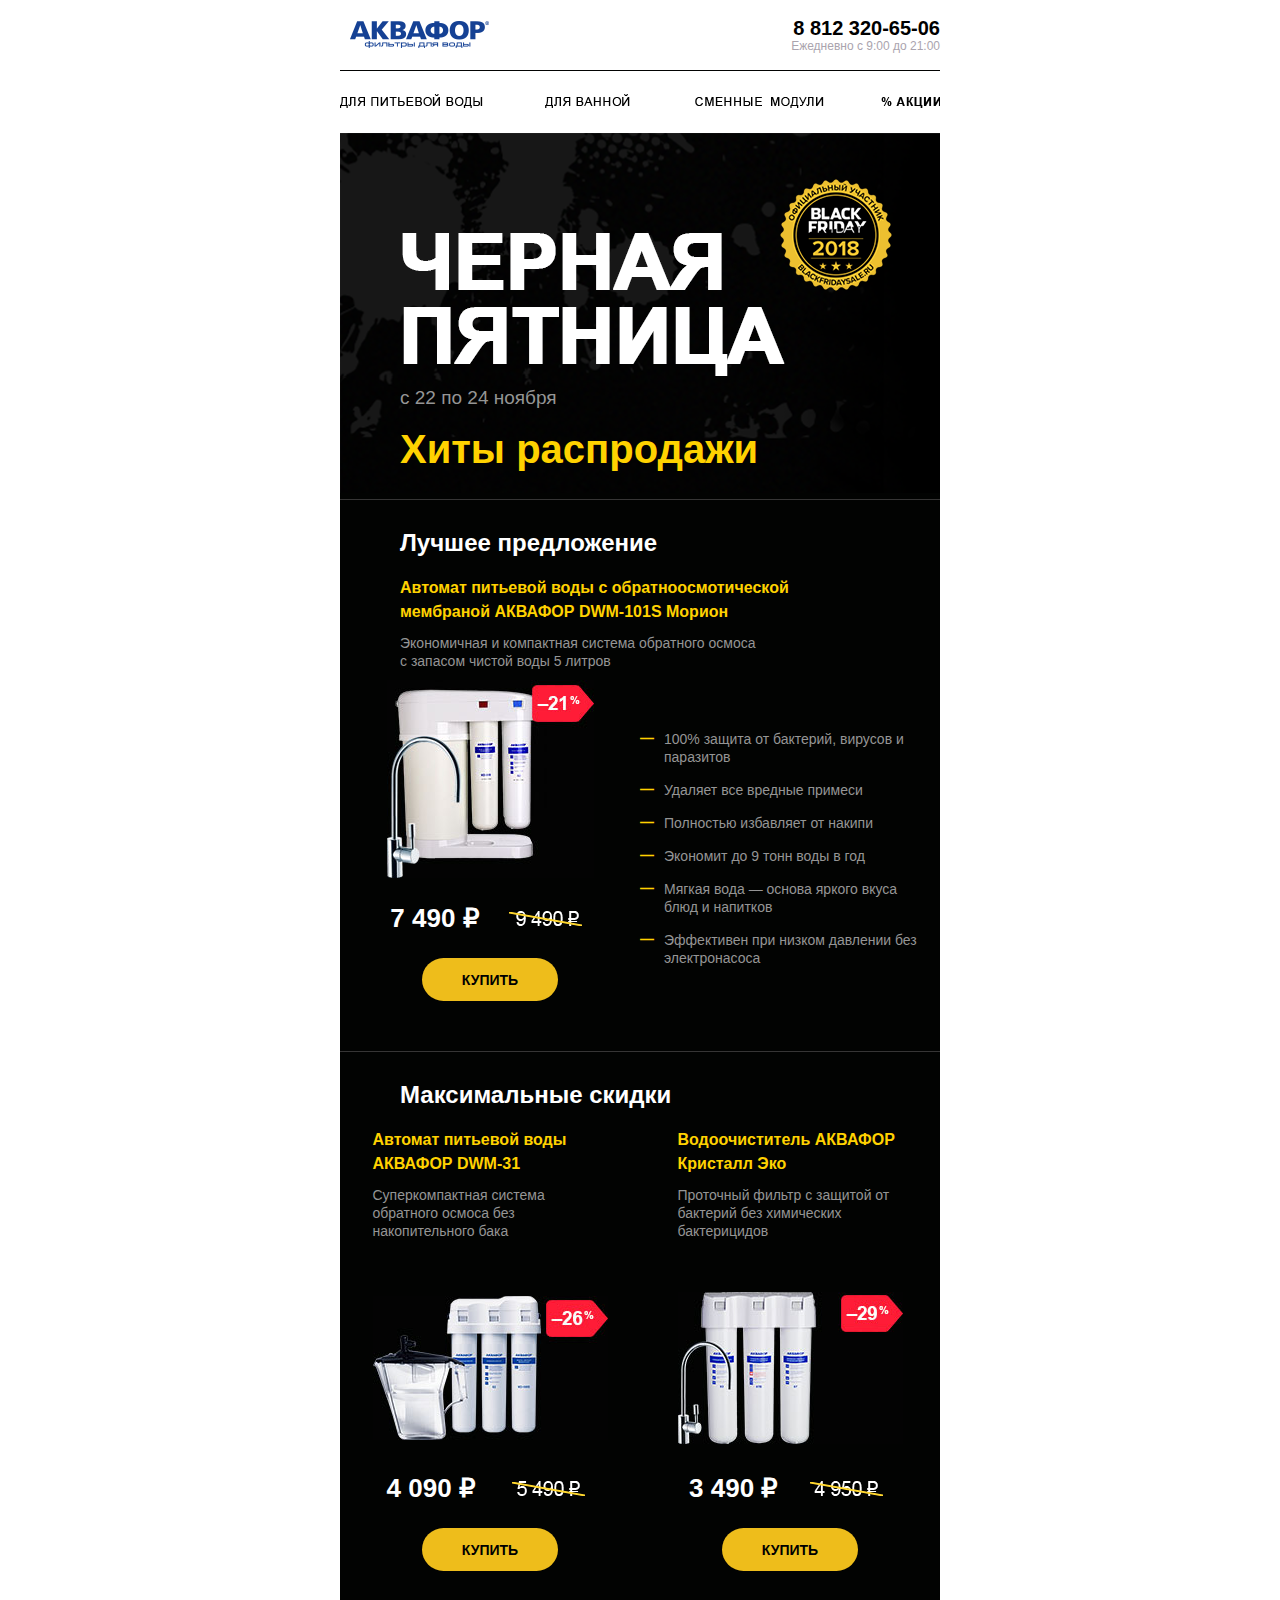
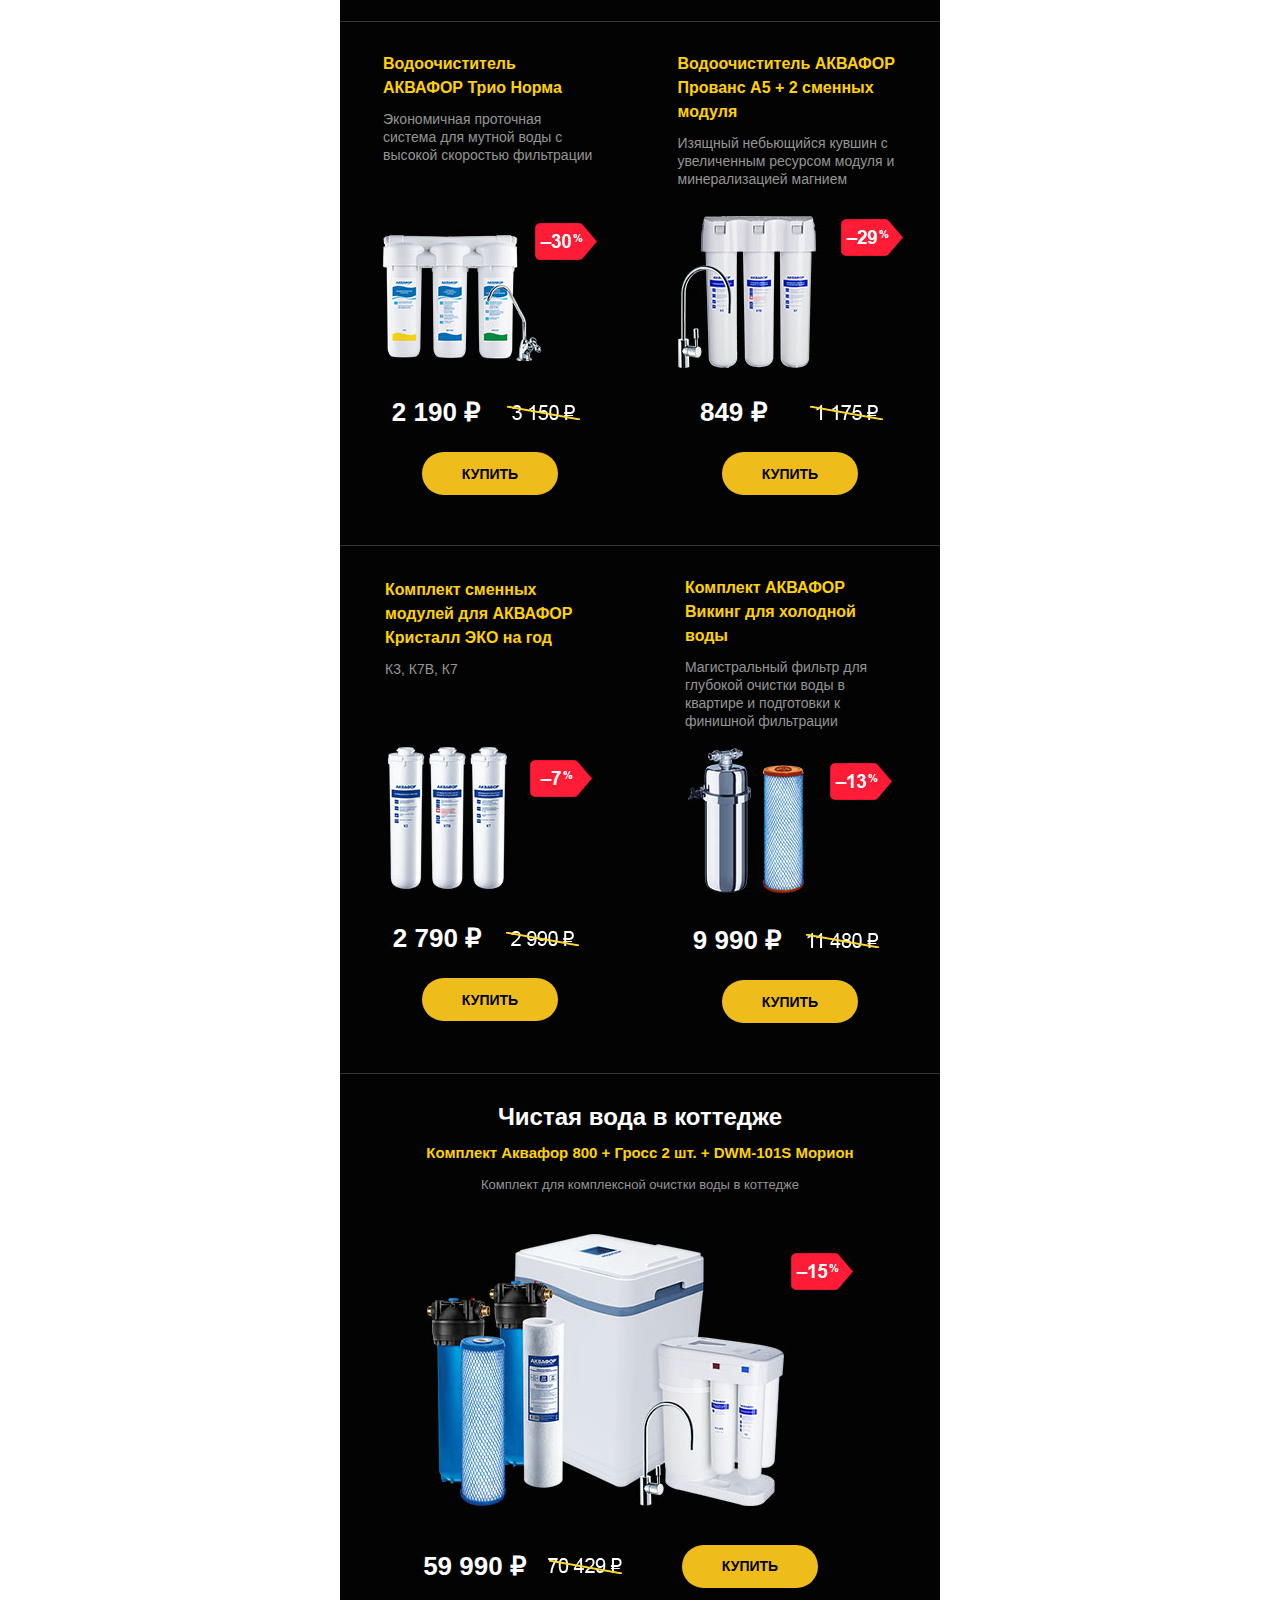
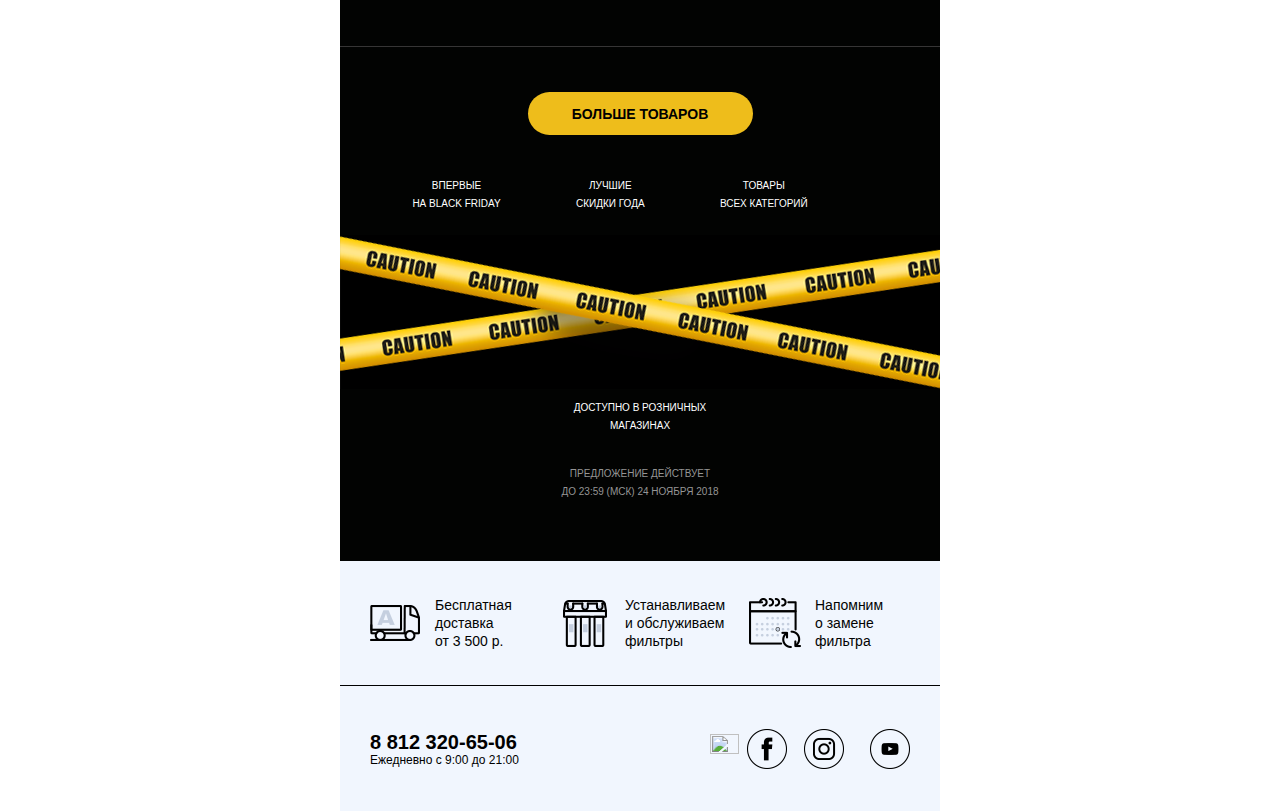
==== in.html @ 7c91a57f "to send" ====
<!DOCTYPE html PUBLIC "-//W3C//DTD XHTML 1.0 Transitional//EN" "http://www.w3.org/TR/xhtml1/DTD/xhtml1-transitional.dtd">
<html xmlns="http://www.w3.org/1999/xhtml">
<head>
<meta http-equiv="Content-Type" content="text/html; charset=utf-8" />
    <!--[if !mso]><!-->
        <meta http-equiv="X-UA-Compatible" content="IE=edge" />
    <!--<![endif]-->
    <meta name="viewport" content="width=device-width, initial-scale=1.0">
    <title>Заголовок</title>
<!--[if gte mso 9]>
<xml>
<o:officedocumentsettings><o:allowpng/><o:pixelsperinch>96</o:pixelsperinch></o:officedocumentsettings>
</xml>
<![endif]-->
<style type="text/css">
#outlook a{
    padding:0;
}
.ExternalClass Class Override
.ExternalClass{
    width:100%;
}
.ExternalClass,
.ExternalClass p,
.ExternalClass span,
.ExternalClass font,
.ExternalClass td,
.ExternalClass div{
    line-height: 100%;
}
.but_t {
  color: #000000 !important;
  text-decoration: none !important;
}

</style>
</head>
<body style="margin-top:0 !important;margin-bottom:0 !important;margin-right:0 !important;margin-left:0 !important;padding-top:0;padding-bottom:0;padding-right:0;padding-left:0;background-color:#ffffff;width:100% !important;" >
<center class="wrapper" style="width:100%;table-layout:fixed;-webkit-text-size-adjust:100%;-ms-text-size-adjust:100%;" >
<div class="webkit" style="max-width:600px;margin-top:0;margin-bottom:0;margin-right:auto;margin-left:auto;" >
<!--[if (gte mso 9)|(IE)]>
<table width="600" align="center" style="border-spacing:0;mso-table-lspace:0pt;mso-table-rspace:0pt;" >
<tr>
<td style="padding-top:0;padding-bottom:0;padding-right:0;padding-left:0;" >
<![endif]-->
<table class="outer" align="center" role="presentation" cellpadding="0" cellspacing="0" border="0" bgcolor="#ffffff" style="border-spacing:0;mso-table-lspace:0pt;mso-table-rspace:0pt;Margin:0 auto;width:100%;max-width:600px;border-collapse:collapse;" >
<tr>
<td bgcolor="#ffffff" style="padding-top:0;padding-bottom:0;padding-right:0;padding-left:0;" >
<table align="center" cellpadding="0" cellspacing="0" border="0" width="100%" style="border-spacing:0;mso-table-lspace:0pt;mso-table-rspace:0pt;" >
<tr>
<td align="left" style="padding-top:0;padding-bottom:0;padding-right:0;padding-left:0;" ><a href="#" target="_blank"><img src="logo.png" class="img160" alt="" width="160" height="70" style="border-width:0;display:block;-ms-interpolation-mode:bicubic;width:100%;max-width:160px;height:auto;" /></a></td>
<td valign="middle" align="right" style="padding-top:0;padding-bottom:0;padding-right:0;padding-left:0;" ><span class="tel" style="text-align:right;color:#000000;font-size:20px;font-family:'Arial';font-weight:bold;line-height:22px;" >8 812 320-65-06</span><br />
<span class="ras" style="text-align:right;font-size:12px;font-family:'Arial';color:rgb(170, 164, 174);line-height:14px;font-weight:normal;" >Ежедневно с 9:00 до 21:00</span>     
</td>
</tr>
</table>		
</td>
</tr>
<tr>
	<td class="menu_td" style="background-color:#ffffff;padding-top:20px;padding-left:0px;padding-right:0px;padding-bottom:20px;border-top-width:1px;border-top-style:solid;border-top-color:#020302;text-align:center;font-size:0;" >
<table align="center" cellpadding="0" cellspacing="0" border="0" width="100%" style="border-collapse:collapse;border-spacing:0;mso-table-lspace:0pt;mso-table-rspace:0pt;" >	
<tr>
	<td align="left" style="padding-top:0;padding-bottom:0;padding-right:0;padding-left:0;" ><a href="#" target="_blank" style="font-size:12px;font-family:'Arial', sans-serif;color:#000000;text-transform:uppercase;line-height:2.333;text-decoration:none!important;" ><img src="menu1.png" alt="" width="175" height="22" class="imgmenu1" style="border-width:0;display:block;-ms-interpolation-mode:bicubic;width:100%;max-width:175px;height:auto;" />
	</a></td>
	<td align="center" style="padding-top:0;padding-bottom:0;padding-right:0;padding-left:0;" ><a href="#" target="_blank" style="font-size:12px;font-family:'Arial', sans-serif;color:#000000;text-transform:uppercase;line-height:2.333;text-decoration:none!important;" ><img src="menu2.png" alt="" width="145" height="22" class="imgmenu2" style="border-width:0;display:block;-ms-interpolation-mode:bicubic;width:100%;max-width:145px;height:auto;" /></a></td>
	<td align="center" style="padding-top:0;padding-bottom:0;padding-right:0;padding-left:0;" ><a href="#" target="_blank" style="font-size:12px;font-family:'Arial', sans-serif;color:#000000;text-transform:uppercase;line-height:2.333;text-decoration:none!important;" ><img src="menu3.png" alt="" width="197" height="22" class="imgmenu3" style="border-width:0;display:block;-ms-interpolation-mode:bicubic;width:100%;max-width:197px;height:auto;" /></a></td>
	<td align="right" style="padding-top:0;padding-bottom:0;padding-right:0;padding-left:0;" ><a href="#" target="_blank" style="font-size:12px;font-family:'Arial', sans-serif;color:#000000;text-transform:uppercase;line-height:2.333;text-decoration:none!important;" ><img src="menu4.png" alt="" width="83" height="22" class="imgmenu4" style="border-width:0;display:block;-ms-interpolation-mode:bicubic;width:100%;max-width:83px;height:auto;" /></a></td>
</tr>
</table>
</td>
</tr>
<tr>
<td bgcolor="#020302" style="padding-top:0;padding-bottom:0;padding-right:0;padding-left:0;" >
<img src="img1.png" alt="" width="600" height="244" class="img600" style="border-width:0;display:block;-ms-interpolation-mode:bicubic;width:100%;max-width:600px;height:auto;" />
</td>
</tr>
<tr>
	<td align="center" class="in t1" style="padding-bottom:0;background-image:url(bgi.png);background-repeat:no-repeat;background-color:#020302;padding-top:10px;padding-left:30px;padding-right:30px;border-bottom-width:1px;border-bottom-style:solid;border-bottom-color:#363535;" >
<div class="w480" style="max-width:480px;margin-top:0;margin-bottom:0;margin-right:auto;margin-left:auto;width:100%;display:inline-block;vertical-align:top;" >
<!--[if (gte mso 9)|(IE)]>
<table width="480" align="center" style="border-spacing:0;mso-table-lspace:0pt;mso-table-rspace:0pt;" >
<tr>
<td style="padding-top:0;padding-bottom:0;padding-right:0;padding-left:0;" >
<![endif]-->
<p class="p1" style="mso-line-height:exactly;Margin-top:0;Margin-left:0;Margin-right:0;font-size:19px;line-height:22px;font-family:'Arial', sanc-serif;color:#959595;text-align:left;font-weight:normal;Margin-bottom:20px;" >с 22 по 24 ноября</p>
<p class="p2" style="mso-line-height:exactly;Margin-top:0;Margin-left:0;Margin-right:0;font-size:40px;line-height:40px;font-family:'Arial', sanc-serif;color:#ffd200;text-align:left;font-weight:bold;Margin-bottom:30px;" >Хиты распродажи</p>
<!--[if (gte mso 9)|(IE)]>
</td>
</tr>
</table>
<![endif]-->
</div>
	</td>
</tr>
<tr>
<td align="center" class="t5" style="background-color:#020302;padding-top:30px;padding-left:30px;padding-right:30px;padding-bottom:0px;" >
<div class="w480" style="max-width:480px;margin-top:0;margin-bottom:0;margin-right:auto;margin-left:auto;width:100%;display:inline-block;vertical-align:top;" >
<!--[if (gte mso 9)|(IE)]>
<table width="480" align="center" style="border-spacing:0;mso-table-lspace:0pt;mso-table-rspace:0pt;" >
<tr>
<td style="padding-top:0;padding-bottom:0;padding-right:0;padding-left:0;" >
<![endif]-->
<p class="p5" style="mso-line-height:exactly;Margin-top:0;Margin-left:0;Margin-right:0;font-size:24px;line-height:26px;font-family:'Arial', sanc-serif;color:#ffffff;text-align:left;font-weight:bold;Margin-bottom:20px;" >Лучшее предложение</p>
<p class="p6" style="mso-line-height:exactly;Margin-top:0;Margin-left:0;Margin-right:0;font-size:16px;line-height:24px;font-family:'Arial', sanc-serif;color:#ffd200;text-align:left;font-weight:bold;Margin-bottom:10px;" >Автомат питьевой воды с обратноосмотической мембраной АКВАФОР DWM-101S Морион</p>
<p class="p7" style="mso-line-height:exactly;Margin-top:0;Margin-left:0;Margin-right:0;font-size:14px;line-height:18px;font-family:'Arial', sanc-serif;color:#959595;text-align:left;font-weight:normal;Margin-bottom:10px;" >Экономичная и компактная система обратного осмоса <br />
с запасом чистой воды 5 литров
</p>
<!--[if (gte mso 9)|(IE)]>
</td>
</tr>
</table>
<![endif]-->
</div>
</td>
</tr>
<tr>
<td class="cols t6" style="text-align:center;font-size:0;background-color:#020302;padding-top:0px;padding-left:0px;padding-right:0px;padding-bottom:20px;border-bottom-width:1px;border-bottom-style:solid;border-bottom-color:#363535;" >
<!--[if (gte mso 9)|(IE)]>
<table width="100%" style="border-spacing:0;mso-table-lspace:0pt;mso-table-rspace:0pt;" >
<tr>
<td width="50%" style="padding-top:0;padding-bottom:0;padding-right:0;padding-left:0;" >
<![endif]-->
<div class="w50" style="max-width:300px;margin-top:0;margin-bottom:0;margin-right:auto;margin-left:auto;width:100%;display:inline-block;vertical-align:middle;" >
<table align="center" cellpadding="0" cellspacing="0" border="0" width="100%" style="border-spacing:0;mso-table-lspace:0pt;mso-table-rspace:0pt;" >	
<tr>
<td align="center" valign="top" style="padding-top:0;padding-bottom:0;padding-right:0;padding-left:0;" >
<table align="center" cellpadding="0" cellspacing="0" border="0" width="220" style="border-spacing:0;mso-table-lspace:0pt;mso-table-rspace:0pt;" >	
<tr>
<td align="center" valign="top" colspan="2" style="padding-top:0;padding-bottom:0;padding-right:0;padding-left:0;" >	
<img src="p1.jpg" alt="" width="207" height="198" style="border-width:0;display:block;-ms-interpolation-mode:bicubic;" />
</td></tr>
<tr>
	<td height="80" class="price" width="50%" align="center" valign="middle" style="padding-top:0;padding-bottom:0;padding-right:0;padding-left:0;font-size:26px;line-height:28px;font-family:'Arial', sanc-serif;color:#ffffff;text-align:center;font-weight:bold;" >7 490 ₽</td>
	<td width="50%" align="center" valign="middle" style="padding-top:0;padding-bottom:0;padding-right:0;padding-left:0;" ><img src="s1.png" alt="" width="73" height="15" style="border-width:0;display:block;-ms-interpolation-mode:bicubic;" /></td>
</tr>
<tr>
<td align="center" valign="top" colspan="2" style="padding-bottom:30px;padding-top:0;padding-right:0;padding-left:0;" >
<center>
<table align="center" cellpadding="0" cellspacing="0" border="0" width="136" style="border-spacing:0;mso-table-lspace:0pt;mso-table-rspace:0pt;" >
<tr>
<td align="center" valign="middle" class="but2" style="padding-top:0;padding-bottom:0;padding-right:0;padding-left:0;background-color:#eebd1b;width:136px;height:43px;border-radius:22px;" ><a href="#" target="_blank" class="but_t" style="font-size:14px;line-height:18px;font-family:'Arial', sanc-serif;color:#000000;font-weight:bold;text-transform:uppercase;text-decoration:none;" >Купить</a></td>
</tr>
</table>
</center>
</td></tr>	
</table>
</td>
</tr>	
</table>	
</div>
<!--[if (gte mso 9)|(IE)]>
</td>
<td width="50%" style="padding-top:0;padding-bottom:0;padding-right:0;padding-left:0;" >
<![endif]-->
<div class="w50" style="max-width:300px;margin-top:0;margin-bottom:0;margin-right:auto;margin-left:auto;width:100%;display:inline-block;vertical-align:middle;" >
<table align="center" cellpadding="0" cellspacing="0" border="0" width="100%" style="border-spacing:0;mso-table-lspace:0pt;mso-table-rspace:0pt;" >	
<tr>
<td class="mdash" valign="top" style="padding-top:0;padding-bottom:0;padding-right:0;padding-left:0;font-size:14px;line-height:16px;font-family:'Arial', sanc-serif;color:#ffd200;text-align:left;font-weight:bold;" >&mdash;</td>
<td valign="top" class="pd10" style="padding-left:10px;padding-right:20px;padding-top:0;padding-bottom:5px;" >
<p class="p7" style="mso-line-height:exactly;Margin-top:0;Margin-left:0;Margin-right:0;font-size:14px;line-height:18px;font-family:'Arial', sanc-serif;color:#959595;text-align:left;font-weight:normal;Margin-bottom:10px;" >100% защита от бактерий, вирусов и паразитов </p>
</td>
</tr>
<tr>
<td class="mdash" valign="top" style="padding-top:0;padding-bottom:0;padding-right:0;padding-left:0;font-size:14px;line-height:16px;font-family:'Arial', sanc-serif;color:#ffd200;text-align:left;font-weight:bold;" >&mdash;</td>
<td valign="top" class="pd10" style="padding-left:10px;padding-right:20px;padding-top:0;padding-bottom:5px;" >
<p class="p7" style="mso-line-height:exactly;Margin-top:0;Margin-left:0;Margin-right:0;font-size:14px;line-height:18px;font-family:'Arial', sanc-serif;color:#959595;text-align:left;font-weight:normal;Margin-bottom:10px;" >Удаляет все вредные примеси </p>
</td>
</tr>
<tr>
<td class="mdash" valign="top" style="padding-top:0;padding-bottom:0;padding-right:0;padding-left:0;font-size:14px;line-height:16px;font-family:'Arial', sanc-serif;color:#ffd200;text-align:left;font-weight:bold;" >&mdash;</td>
<td valign="top" class="pd10" style="padding-left:10px;padding-right:20px;padding-top:0;padding-bottom:5px;" >
<p class="p7" style="mso-line-height:exactly;Margin-top:0;Margin-left:0;Margin-right:0;font-size:14px;line-height:18px;font-family:'Arial', sanc-serif;color:#959595;text-align:left;font-weight:normal;Margin-bottom:10px;" >Полностью избавляет от накипи </p>
</td>
</tr>
<tr>
<td class="mdash" valign="top" style="padding-top:0;padding-bottom:0;padding-right:0;padding-left:0;font-size:14px;line-height:16px;font-family:'Arial', sanc-serif;color:#ffd200;text-align:left;font-weight:bold;" >&mdash;</td>
<td valign="top" class="pd10" style="padding-left:10px;padding-right:20px;padding-top:0;padding-bottom:5px;" >
<p class="p7" style="mso-line-height:exactly;Margin-top:0;Margin-left:0;Margin-right:0;font-size:14px;line-height:18px;font-family:'Arial', sanc-serif;color:#959595;text-align:left;font-weight:normal;Margin-bottom:10px;" >Экономит до 9 тонн воды в год</p>
</td>
</tr>
<tr>
<td class="mdash" valign="top" style="padding-top:0;padding-bottom:0;padding-right:0;padding-left:0;font-size:14px;line-height:16px;font-family:'Arial', sanc-serif;color:#ffd200;text-align:left;font-weight:bold;" >&mdash;</td>
<td valign="top" class="pd10" style="padding-left:10px;padding-right:20px;padding-top:0;padding-bottom:5px;" >
<p class="p7" style="mso-line-height:exactly;Margin-top:0;Margin-left:0;Margin-right:0;font-size:14px;line-height:18px;font-family:'Arial', sanc-serif;color:#959595;text-align:left;font-weight:normal;Margin-bottom:10px;" >Мягкая вода — основа яркого вкуса блюд и напитков</p>
</td>
</tr>	
<tr>
<td class="mdash" valign="top" style="padding-top:0;padding-bottom:0;padding-right:0;padding-left:0;font-size:14px;line-height:16px;font-family:'Arial', sanc-serif;color:#ffd200;text-align:left;font-weight:bold;" >&mdash;</td>
<td valign="top" class="pd10" style="padding-left:10px;padding-right:20px;padding-top:0;padding-bottom:5px;" >
<p class="p7" style="mso-line-height:exactly;Margin-top:0;Margin-left:0;Margin-right:0;font-size:14px;line-height:18px;font-family:'Arial', sanc-serif;color:#959595;text-align:left;font-weight:normal;Margin-bottom:10px;" >Эффективен при низком давлении без электронасоса</p>
</td>
</tr>
</table>
</div>	
<!--[if (gte mso 9)|(IE)]>	
</td>
</tr>
</table>
<![endif]-->	
</td>
</tr>
<tr>
<td align="center" class="t5" style="background-color:#020302;padding-top:30px;padding-left:30px;padding-right:30px;padding-bottom:0px;" >
<div class="w480" style="max-width:480px;margin-top:0;margin-bottom:0;margin-right:auto;margin-left:auto;width:100%;display:inline-block;vertical-align:top;" >
<!--[if (gte mso 9)|(IE)]>
<table width="480" align="center" style="border-spacing:0;mso-table-lspace:0pt;mso-table-rspace:0pt;" >
<tr>
<td style="padding-top:0;padding-bottom:0;padding-right:0;padding-left:0;" >
<![endif]-->
<p class="p5" style="mso-line-height:exactly;Margin-top:0;Margin-left:0;Margin-right:0;font-size:24px;line-height:26px;font-family:'Arial', sanc-serif;color:#ffffff;text-align:left;font-weight:bold;Margin-bottom:20px;" >Максимальные скидки</p>
<!--[if (gte mso 9)|(IE)]>
</td>
</tr>
</table>
<![endif]-->
</div>
</td>
</tr>
<tr>
<td class="cols t6" style="text-align:center;font-size:0;background-color:#020302;padding-top:0px;padding-left:0px;padding-right:0px;padding-bottom:20px;border-bottom-width:1px;border-bottom-style:solid;border-bottom-color:#363535;" >
<!--[if (gte mso 9)|(IE)]>
<table width="100%" style="border-spacing:0;mso-table-lspace:0pt;mso-table-rspace:0pt;" >
<tr>
<td width="50%" style="padding-top:0;padding-bottom:0;padding-right:0;padding-left:0;" >
<![endif]-->
<div class="w50" style="max-width:300px;margin-top:0;margin-bottom:0;margin-right:auto;margin-left:auto;width:100%;display:inline-block;vertical-align:middle;" >
<table align="center" cellpadding="0" cellspacing="0" border="0" width="100%" style="border-spacing:0;mso-table-lspace:0pt;mso-table-rspace:0pt;" >	
<tr>
<td align="center" valign="top" style="padding-top:0;padding-bottom:0;padding-right:0;padding-left:0;" >
<table align="center" cellpadding="0" cellspacing="0" border="0" width="210" style="border-spacing:0;mso-table-lspace:0pt;mso-table-rspace:0pt;" >	
<tr>
<td align="center" valign="top" colspan="2" height="160" style="padding-top:0;padding-bottom:0;padding-right:0;padding-left:0;" >
<p class="p6" style="mso-line-height:exactly;Margin-top:0;Margin-left:0;Margin-right:0;font-size:16px;line-height:24px;font-family:'Arial', sanc-serif;color:#ffd200;text-align:left;font-weight:bold;Margin-bottom:10px;" >Автомат питьевой воды АКВАФОР DWM-31</p>
<p class="p7" style="mso-line-height:exactly;Margin-top:0;Margin-left:0;Margin-right:0;font-size:14px;line-height:18px;font-family:'Arial', sanc-serif;color:#959595;text-align:left;font-weight:normal;Margin-bottom:10px;" >Суперкомпактная система обратного
осмоса без накопительного бака
</p>	
</td></tr>
<tr>
<td align="center" valign="middle" colspan="2" height="160" style="padding-top:0;padding-bottom:0;padding-right:0;padding-left:0;" >	
<img src="p2_1.jpg" alt="" width="235" height="144" style="border-width:0;display:block;-ms-interpolation-mode:bicubic;" />
</td></tr>
<tr>
	<td height="80" class="price" width="50%" align="center" valign="middle" style="padding-top:0;padding-bottom:0;padding-right:0;padding-left:0;font-size:26px;line-height:28px;font-family:'Arial', sanc-serif;color:#ffffff;text-align:center;font-weight:bold;" >4 090 ₽</td>
	<td width="50%" align="center" valign="middle" style="padding-top:0;padding-bottom:0;padding-right:0;padding-left:0;" ><img src="s2_1.png" alt="" width="73" height="15" style="border-width:0;display:block;-ms-interpolation-mode:bicubic;" /></td>
</tr>
<tr>
<td align="center" valign="top" colspan="2" style="padding-bottom:30px;padding-top:0;padding-right:0;padding-left:0;" >
<center>
<table align="center" cellpadding="0" cellspacing="0" border="0" width="136" style="border-spacing:0;mso-table-lspace:0pt;mso-table-rspace:0pt;" >
<tr>
<td align="center" valign="middle" class="but2" style="padding-top:0;padding-bottom:0;padding-right:0;padding-left:0;background-color:#eebd1b;width:136px;height:43px;border-radius:22px;" ><a href="#" target="_blank" class="but_t" style="font-size:14px;line-height:18px;font-family:'Arial', sanc-serif;color:#000000;font-weight:bold;text-transform:uppercase;text-decoration:none;" >Купить</a></td>
</tr>
</table>
</center>
</td></tr>	
</table>
</td>
</tr>	
</table>	
</div>
<!--[if (gte mso 9)|(IE)]>
</td>
<td width="50%" style="padding-top:0;padding-bottom:0;padding-right:0;padding-left:0;" >
<![endif]-->
<div class="w50" style="max-width:300px;margin-top:0;margin-bottom:0;margin-right:auto;margin-left:auto;width:100%;display:inline-block;vertical-align:middle;" >
<table align="center" cellpadding="0" cellspacing="0" border="0" width="100%" style="border-spacing:0;mso-table-lspace:0pt;mso-table-rspace:0pt;" >	
<tr>
<td align="center" valign="top" style="padding-top:0;padding-bottom:0;padding-right:0;padding-left:0;" >
<table align="center" cellpadding="0" cellspacing="0" border="0" width="210" style="border-spacing:0;mso-table-lspace:0pt;mso-table-rspace:0pt;" >	
<tr>
<td align="center" valign="top" colspan="2" height="160" style="padding-top:0;padding-bottom:0;padding-right:0;padding-left:0;" >
<p class="p6" style="mso-line-height:exactly;Margin-top:0;Margin-left:0;Margin-right:0;font-size:16px;line-height:24px;font-family:'Arial', sanc-serif;color:#ffd200;text-align:left;font-weight:bold;Margin-bottom:10px;" >Водоочиститель АКВАФОР Кристалл Эко</p>
<p class="p7" style="mso-line-height:exactly;Margin-top:0;Margin-left:0;Margin-right:0;font-size:14px;line-height:18px;font-family:'Arial', sanc-serif;color:#959595;text-align:left;font-weight:normal;Margin-bottom:10px;" >Проточный фильтр с защитой от бактерий без химических бактерицидов
</p>	
</td></tr>
<tr>
<td align="center" valign="middle" colspan="2" height="160" style="padding-top:0;padding-bottom:0;padding-right:0;padding-left:0;" >	
<img src="p2_2.jpg" alt="" width="225" height="152" style="border-width:0;display:block;-ms-interpolation-mode:bicubic;" />
</td></tr>
<tr>
	<td height="80" class="price" width="50%" align="center" valign="middle" style="padding-top:0;padding-bottom:0;padding-right:0;padding-left:0;font-size:26px;line-height:28px;font-family:'Arial', sanc-serif;color:#ffffff;text-align:center;font-weight:bold;" >3 490 ₽</td>
	<td width="50%" align="center" valign="middle" style="padding-top:0;padding-bottom:0;padding-right:0;padding-left:0;" ><img src="s2_2.png" alt="" width="73" height="15" style="border-width:0;display:block;-ms-interpolation-mode:bicubic;" /></td>
</tr>
<tr>
<td align="center" valign="top" colspan="2" style="padding-bottom:30px;padding-top:0;padding-right:0;padding-left:0;" >
<center>
<table align="center" cellpadding="0" cellspacing="0" border="0" width="136" style="border-spacing:0;mso-table-lspace:0pt;mso-table-rspace:0pt;" >
<tr>
<td align="center" valign="middle" class="but2" style="padding-top:0;padding-bottom:0;padding-right:0;padding-left:0;background-color:#eebd1b;width:136px;height:43px;border-radius:22px;" ><a href="#" target="_blank" class="but_t" style="font-size:14px;line-height:18px;font-family:'Arial', sanc-serif;color:#000000;font-weight:bold;text-transform:uppercase;text-decoration:none;" >Купить</a></td>
</tr>
</table>
</center>
</td></tr>	
</table>
</td>
</tr>	
</table>	
</div>
<!--[if (gte mso 9)|(IE)]>	
</td>
</tr>
</table>
<![endif]-->	
</td>
</tr>
<tr>
<td class="cols t7" style="text-align:center;font-size:0;background-color:#020302;padding-top:30px;padding-left:0px;padding-right:0px;padding-bottom:20px;border-bottom-width:1px;border-bottom-style:solid;border-bottom-color:#363535;" >
<!--[if (gte mso 9)|(IE)]>
<table width="100%" style="border-spacing:0;mso-table-lspace:0pt;mso-table-rspace:0pt;" >
<tr>
<td width="50%" style="padding-top:0;padding-bottom:0;padding-right:0;padding-left:0;" >
<![endif]-->
<div class="w50" style="max-width:300px;margin-top:0;margin-bottom:0;margin-right:auto;margin-left:auto;width:100%;display:inline-block;vertical-align:middle;" >
<table align="center" cellpadding="0" cellspacing="0" border="0" width="100%" style="border-spacing:0;mso-table-lspace:0pt;mso-table-rspace:0pt;" >	
<tr>
<td align="center" valign="top" style="padding-top:0;padding-bottom:0;padding-right:0;padding-left:0;" >
<table align="center" cellpadding="0" cellspacing="0" border="0" width="210" style="border-spacing:0;mso-table-lspace:0pt;mso-table-rspace:0pt;" >	
<tr>
<td align="center" valign="top" colspan="2" height="160" style="padding-top:0;padding-bottom:0;padding-right:0;padding-left:0;" >
<p class="p6" style="mso-line-height:exactly;Margin-top:0;Margin-left:0;Margin-right:0;font-size:16px;line-height:24px;font-family:'Arial', sanc-serif;color:#ffd200;text-align:left;font-weight:bold;Margin-bottom:10px;" >Водоочиститель <br />
АКВАФОР Трио Норма</p>
<p class="p7" style="mso-line-height:exactly;Margin-top:0;Margin-left:0;Margin-right:0;font-size:14px;line-height:18px;font-family:'Arial', sanc-serif;color:#959595;text-align:left;font-weight:normal;Margin-bottom:10px;" >Экономичная проточная система для мутной воды с высокой скоростью фильтрации
</p>	
</td></tr>
<tr>
<td align="center" valign="middle" colspan="2" height="160" style="padding-top:0;padding-bottom:0;padding-right:0;padding-left:0;" >	
<img src="p3_1.jpg" alt="" width="214" height="138" style="border-width:0;display:block;-ms-interpolation-mode:bicubic;" />
</td></tr>
<tr>
	<td height="80" class="price" width="50%" align="center" valign="middle" style="padding-top:0;padding-bottom:0;padding-right:0;padding-left:0;font-size:26px;line-height:28px;font-family:'Arial', sanc-serif;color:#ffffff;text-align:center;font-weight:bold;" >2 190 ₽</td>
	<td width="50%" align="center" valign="middle" style="padding-top:0;padding-bottom:0;padding-right:0;padding-left:0;" ><img src="s3_1.png" alt="" width="73" height="15" style="border-width:0;display:block;-ms-interpolation-mode:bicubic;" /></td>
</tr>
<tr>
<td align="center" valign="top" colspan="2" style="padding-bottom:30px;padding-top:0;padding-right:0;padding-left:0;" >
<center>
<table align="center" cellpadding="0" cellspacing="0" border="0" width="136" style="border-spacing:0;mso-table-lspace:0pt;mso-table-rspace:0pt;" >
<tr>
<td align="center" valign="middle" class="but2" style="padding-top:0;padding-bottom:0;padding-right:0;padding-left:0;background-color:#eebd1b;width:136px;height:43px;border-radius:22px;" ><a href="#" target="_blank" class="but_t" style="font-size:14px;line-height:18px;font-family:'Arial', sanc-serif;color:#000000;font-weight:bold;text-transform:uppercase;text-decoration:none;" >Купить</a></td>
</tr>
</table>
</center>
</td></tr>	
</table>
</td>
</tr>	
</table>	
</div>
<!--[if (gte mso 9)|(IE)]>
</td>
<td width="50%" style="padding-top:0;padding-bottom:0;padding-right:0;padding-left:0;" >
<![endif]-->
<div class="w50" style="max-width:300px;margin-top:0;margin-bottom:0;margin-right:auto;margin-left:auto;width:100%;display:inline-block;vertical-align:middle;" >
<table align="center" cellpadding="0" cellspacing="0" border="0" width="100%" style="border-spacing:0;mso-table-lspace:0pt;mso-table-rspace:0pt;" >	
<tr>
<td align="center" valign="top" style="padding-top:0;padding-bottom:0;padding-right:0;padding-left:0;" >
<table align="center" cellpadding="0" cellspacing="0" border="0" width="210" style="border-spacing:0;mso-table-lspace:0pt;mso-table-rspace:0pt;" >	
<tr>
<td align="center" valign="top" colspan="2" height="160" style="padding-top:0;padding-bottom:0;padding-right:0;padding-left:0;" >
<p class="p6" style="mso-line-height:exactly;Margin-top:0;Margin-left:0;Margin-right:0;font-size:16px;line-height:24px;font-family:'Arial', sanc-serif;color:#ffd200;text-align:left;font-weight:bold;Margin-bottom:10px;" >Водоочиститель АКВАФОР Прованс А5 + 2 сменных модуля</p>
<p class="p7" style="mso-line-height:exactly;Margin-top:0;Margin-left:0;Margin-right:0;font-size:14px;line-height:18px;font-family:'Arial', sanc-serif;color:#959595;text-align:left;font-weight:normal;Margin-bottom:10px;" >Изящный небьющийся кувшин 
с увеличенным ресурсом модуля 
и минерализацией магнием
</p>	
</td></tr>
<tr>
<td align="center" valign="middle" colspan="2" height="160" style="padding-top:0;padding-bottom:0;padding-right:0;padding-left:0;" >	
<img src="p2_2.jpg" alt="" width="225" height="152" style="border-width:0;display:block;-ms-interpolation-mode:bicubic;" />
</td></tr>
<tr>
	<td height="80" class="price" width="50%" align="center" valign="middle" style="padding-top:0;padding-bottom:0;padding-right:0;padding-left:0;font-size:26px;line-height:28px;font-family:'Arial', sanc-serif;color:#ffffff;text-align:center;font-weight:bold;" >849 ₽</td>
	<td width="50%" align="center" valign="middle" style="padding-top:0;padding-bottom:0;padding-right:0;padding-left:0;" ><img src="s3_2.png" alt="" width="73" height="15" style="border-width:0;display:block;-ms-interpolation-mode:bicubic;" /></td>
</tr>
<tr>
<td align="center" valign="top" colspan="2" style="padding-bottom:30px;padding-top:0;padding-right:0;padding-left:0;" >
<center>
<table align="center" cellpadding="0" cellspacing="0" border="0" width="136" style="border-spacing:0;mso-table-lspace:0pt;mso-table-rspace:0pt;" >
<tr>
<td align="center" valign="middle" class="but2" style="padding-top:0;padding-bottom:0;padding-right:0;padding-left:0;background-color:#eebd1b;width:136px;height:43px;border-radius:22px;" ><a href="#" target="_blank" class="but_t" style="font-size:14px;line-height:18px;font-family:'Arial', sanc-serif;color:#000000;font-weight:bold;text-transform:uppercase;text-decoration:none;" >Купить</a></td>
</tr>
</table>
</center>
</td></tr>	
</table>
</td>
</tr>	
</table>	
</div>
<!--[if (gte mso 9)|(IE)]>	
</td>
</tr>
</table>
<![endif]-->	
</td>
</tr>
<tr>
<td class="cols t7" style="text-align:center;font-size:0;background-color:#020302;padding-top:30px;padding-left:0px;padding-right:0px;padding-bottom:20px;border-bottom-width:1px;border-bottom-style:solid;border-bottom-color:#363535;" >
<!--[if (gte mso 9)|(IE)]>
<table width="100%" style="border-spacing:0;mso-table-lspace:0pt;mso-table-rspace:0pt;" >
<tr>
<td width="50%" style="padding-top:0;padding-bottom:0;padding-right:0;padding-left:0;" >
<![endif]-->
<div class="w50" style="max-width:300px;margin-top:0;margin-bottom:0;margin-right:auto;margin-left:auto;width:100%;display:inline-block;vertical-align:middle;" >
<table align="center" cellpadding="0" cellspacing="0" border="0" width="100%" style="border-spacing:0;mso-table-lspace:0pt;mso-table-rspace:0pt;" >	
<tr>
<td align="center" valign="top" style="padding-top:0;padding-bottom:0;padding-right:0;padding-left:0;" >
<table align="center" cellpadding="0" cellspacing="0" border="0" width="210" style="border-spacing:0;mso-table-lspace:0pt;mso-table-rspace:0pt;" >	
<tr>
<td align="center" valign="top" colspan="2" height="160" style="padding-top:0;padding-bottom:0;padding-right:0;padding-left:0;" >
<p class="p6" style="mso-line-height:exactly;Margin-top:0;Margin-left:0;Margin-right:0;font-size:16px;line-height:24px;font-family:'Arial', sanc-serif;color:#ffd200;text-align:left;font-weight:bold;Margin-bottom:10px;" >Комплект сменных <br />
модулей для АКВАФОР <br />
Кристалл ЭКО на год</p>
<p class="p7" style="mso-line-height:exactly;Margin-top:0;Margin-left:0;Margin-right:0;font-size:14px;line-height:18px;font-family:'Arial', sanc-serif;color:#959595;text-align:left;font-weight:normal;Margin-bottom:10px;" >К3, К7В, К7
</p>	
</td></tr>
<tr>
<td align="center" valign="middle" colspan="2" height="160" style="padding-top:0;padding-bottom:0;padding-right:0;padding-left:0;" >	
<img src="p4_1.jpg" alt="" width="204" height="142" style="border-width:0;display:block;-ms-interpolation-mode:bicubic;" />
</td></tr>
<tr>
	<td height="80" class="price" width="50%" align="center" valign="middle" style="padding-top:0;padding-bottom:0;padding-right:0;padding-left:0;font-size:26px;line-height:28px;font-family:'Arial', sanc-serif;color:#ffffff;text-align:center;font-weight:bold;" >2 790 ₽</td>
	<td width="50%" align="center" valign="middle" style="padding-top:0;padding-bottom:0;padding-right:0;padding-left:0;" ><img src="s4_1.png" alt="" width="73" height="15" style="border-width:0;display:block;-ms-interpolation-mode:bicubic;" /></td>
</tr>
<tr>
<td align="center" valign="top" colspan="2" style="padding-bottom:30px;padding-top:0;padding-right:0;padding-left:0;" >
<center>
<table align="center" cellpadding="0" cellspacing="0" border="0" width="136" style="border-spacing:0;mso-table-lspace:0pt;mso-table-rspace:0pt;" >
<tr>
<td align="center" valign="middle" class="but2" style="padding-top:0;padding-bottom:0;padding-right:0;padding-left:0;background-color:#eebd1b;width:136px;height:43px;border-radius:22px;" ><a href="#" target="_blank" class="but_t" style="font-size:14px;line-height:18px;font-family:'Arial', sanc-serif;color:#000000;font-weight:bold;text-transform:uppercase;text-decoration:none;" >Купить</a></td>
</tr>
</table>
</center>
</td></tr>	
</table>
</td>
</tr>	
</table>	
</div>
<!--[if (gte mso 9)|(IE)]>
</td>
<td width="50%" style="padding-top:0;padding-bottom:0;padding-right:0;padding-left:0;" >
<![endif]-->
<div class="w50" style="max-width:300px;margin-top:0;margin-bottom:0;margin-right:auto;margin-left:auto;width:100%;display:inline-block;vertical-align:middle;" >
<table align="center" cellpadding="0" cellspacing="0" border="0" width="100%" style="border-spacing:0;mso-table-lspace:0pt;mso-table-rspace:0pt;" >	
<tr>
<td align="center" valign="top" style="padding-top:0;padding-bottom:0;padding-right:0;padding-left:0;" >
<table align="center" cellpadding="0" cellspacing="0" border="0" width="210" style="border-spacing:0;mso-table-lspace:0pt;mso-table-rspace:0pt;" >	
<tr>
<td align="center" valign="top" colspan="2" height="160" style="padding-top:0;padding-bottom:0;padding-right:0;padding-left:0;" >
<p class="p6" style="mso-line-height:exactly;Margin-top:0;Margin-left:0;Margin-right:0;font-size:16px;line-height:24px;font-family:'Arial', sanc-serif;color:#ffd200;text-align:left;font-weight:bold;Margin-bottom:10px;" >Комплект АКВАФОР <br />
Викинг для холодной воды</p>
<p class="p7" style="mso-line-height:exactly;Margin-top:0;Margin-left:0;Margin-right:0;font-size:14px;line-height:18px;font-family:'Arial', sanc-serif;color:#959595;text-align:left;font-weight:normal;Margin-bottom:10px;" >Магистральный фильтр для глубокой очистки воды в квартире и подготовки к финишной фильтрации
</p>	
</td></tr>
<tr>
<td align="center" valign="middle" colspan="2" height="160" style="padding-top:0;padding-bottom:0;padding-right:0;padding-left:0;" >	
<img src="p4_2.jpg" alt="" width="204" height="145" style="border-width:0;display:block;-ms-interpolation-mode:bicubic;" />
</td></tr>
<tr>
	<td height="80" class="price" width="50%" align="center" valign="middle" style="padding-top:0;padding-bottom:0;padding-right:0;padding-left:0;font-size:26px;line-height:28px;font-family:'Arial', sanc-serif;color:#ffffff;text-align:center;font-weight:bold;" >9 990 ₽</td>
	<td width="50%" align="center" valign="middle" style="padding-top:0;padding-bottom:0;padding-right:0;padding-left:0;" ><img src="s4_2.png" alt="" width="73" height="15" style="border-width:0;display:block;-ms-interpolation-mode:bicubic;" /></td>
</tr>
<tr>
<td align="center" valign="top" colspan="2" style="padding-bottom:30px;padding-top:0;padding-right:0;padding-left:0;" >
<center>
<table align="center" cellpadding="0" cellspacing="0" border="0" width="136" style="border-spacing:0;mso-table-lspace:0pt;mso-table-rspace:0pt;" >
<tr>
<td align="center" valign="middle" class="but2" style="padding-top:0;padding-bottom:0;padding-right:0;padding-left:0;background-color:#eebd1b;width:136px;height:43px;border-radius:22px;" ><a href="#" target="_blank" class="but_t" style="font-size:14px;line-height:18px;font-family:'Arial', sanc-serif;color:#000000;font-weight:bold;text-transform:uppercase;text-decoration:none;" >Купить</a></td>
</tr>
</table>
</center>
</td></tr>	
</table>
</td>
</tr>	
</table>	
</div>
<!--[if (gte mso 9)|(IE)]>	
</td>
</tr>
</table>
<![endif]-->	
</td>
</tr>
<tr>
<td class="cols t8" align="center" style="text-align:center;font-size:0;background-color:#020302;padding-top:30px;padding-left:10px;padding-right:10px;padding-bottom:40px;border-bottom-width:1px;border-bottom-style:solid;border-bottom-color:#363535;" >
<p class="p8" style="mso-line-height:exactly;Margin-top:0;Margin-left:0;Margin-right:0;font-size:24px;line-height:26px;font-family:'Arial', sanc-serif;color:#ffffff;text-align:center;font-weight:bold;Margin-bottom:10px;" >Чистая вода в коттедже</p>
<p class="p9" style="mso-line-height:exactly;Margin-top:0;Margin-left:0;Margin-right:0;font-size:15px;line-height:26px;font-family:'Arial', sanc-serif;color:#ffd200;text-align:center;font-weight:bold;Margin-bottom:10px;" >Комплект Аквафор 800 + Гросс 2 шт. + DWM-101S Морион</p>
<p class="p10" style="mso-line-height:exactly;Margin-top:0;Margin-left:0;Margin-right:0;font-size:13px;line-height:18px;font-family:'Arial', sanc-serif;color:#959595;text-align:center;font-weight:normal;Margin-bottom:10px;" >Комплект для комплексной очистки воды в коттедже</p>
<table align="center" cellpadding="0" cellspacing="0" border="0" width="100%" style="border-spacing:0;mso-table-lspace:0pt;mso-table-rspace:0pt;" >
<tr><td align="center" style="padding-top:30px;padding-bottom:20px;padding-right:0;padding-left:0;" >
<img src="p5.jpg" alt="" width="426" height="272" class="img426" align="center" style="border-width:0;display:block;-ms-interpolation-mode:bicubic;width:100%;max-width:426px;height:auto;" />
</td></tr></table>
<!--[if (gte mso 9)|(IE)]>	
<table align="center" cellpadding="0" cellspacing="0" border="0" width="440" style="border-spacing:0;mso-table-lspace:0pt;mso-table-rspace:0pt;" >
<tr>
<td width="220" style="padding-top:0;padding-bottom:0;padding-right:0;padding-left:0;" >
<![endif]-->
<div class="w220" style="margin-top:0;margin-bottom:0;margin-right:auto;margin-left:auto;width:220px;display:inline-block;vertical-align:top;" >	
<table align="center" cellpadding="0" cellspacing="0" border="0" width="220" style="border-spacing:0;mso-table-lspace:0pt;mso-table-rspace:0pt;" >
<tr>
	<td height="80" class="price" width="50%" align="center" valign="middle" style="padding-top:0;padding-bottom:0;padding-right:0;padding-left:0;font-size:26px;line-height:28px;font-family:'Arial', sanc-serif;color:#ffffff;text-align:center;font-weight:bold;" >59 990 ₽</td>
	<td width="50%" align="center" valign="middle" style="padding-top:0;padding-bottom:0;padding-right:0;padding-left:0;" ><img src="s5.png" alt="" width="74" height="16" style="border-width:0;display:block;-ms-interpolation-mode:bicubic;" /></td>
</tr>
</table>
</div>	
<!--[if (gte mso 9)|(IE)]>	
</td>
<td width="220" style="padding-top:0;padding-bottom:0;padding-right:0;padding-left:0;" >
<![endif]-->
<div class="w220" style="margin-top:0;margin-bottom:0;margin-right:auto;margin-left:auto;width:220px;display:inline-block;vertical-align:top;" >	
<table align="center" cellpadding="0" cellspacing="0" border="0" width="220" style="border-spacing:0;mso-table-lspace:0pt;mso-table-rspace:0pt;" >
	<tr>
		<td align="center" height="80" valign="middle" style="padding-top:0;padding-bottom:0;padding-right:0;padding-left:0;" >
<center>
<table align="center" cellpadding="0" cellspacing="0" border="0" width="136" style="border-spacing:0;mso-table-lspace:0pt;mso-table-rspace:0pt;" >
<tr>
<td align="center" valign="middle" class="but2" style="padding-top:0;padding-bottom:0;padding-right:0;padding-left:0;background-color:#eebd1b;width:136px;height:43px;border-radius:22px;" ><a href="#" target="_blank" class="but_t" style="font-size:14px;line-height:18px;font-family:'Arial', sanc-serif;color:#000000;font-weight:bold;text-transform:uppercase;text-decoration:none;" >Купить</a></td>
</tr>
</table>
</center>
		</td>
	</tr>
</table>
</div>	
<!--[if (gte mso 9)|(IE)]>	
</td>
</tr>
</table>
<![endif]-->
</td></tr>
<tr>
	<td class="t3" align="center" valign="top" style="background-color:#020302;padding-top:45px;padding-left:0px;padding-right:0px;padding-bottom:10px;" >
<center>
<table align="center" cellpadding="0" cellspacing="0" border="0" width="225" style="border-spacing:0;mso-table-lspace:0pt;mso-table-rspace:0pt;" >
<tr>
<td align="center" valign="middle" class="but1" style="padding-top:0;padding-bottom:0;padding-right:0;padding-left:0;background-color:#eebd1b;width:225px;height:43px;border-radius:22px;" ><a href="#" target="_blank" class="but_t" style="font-size:14px;line-height:18px;font-family:'Arial', sanc-serif;color:#000000;font-weight:bold;text-transform:uppercase;text-decoration:none;" >Больше товаров</a></td>
</tr>
</table>
</center>		
	</td>
</tr>
<tr>
	<td class="t4" style="background-color:#020302;padding-top:10px;padding-left:30px;padding-right:30px;padding-bottom:0px;" >
<div class="w480" style="max-width:480px;margin-top:0;margin-bottom:0;margin-right:auto;margin-left:auto;width:100%;display:inline-block;vertical-align:top;" >
<!--[if (gte mso 9)|(IE)]>
<table width="480" align="center" style="border-spacing:0;mso-table-lspace:0pt;mso-table-rspace:0pt;" >
<tr>
<td style="padding-top:0;padding-bottom:0;padding-right:0;padding-left:0;" >
<![endif]-->
<table align="center" cellpadding="0" cellspacing="0" border="0" width="100%" style="border-spacing:0;mso-table-lspace:0pt;mso-table-rspace:0pt;" >
	<tr>
		<td height="80" align="center" valign="middle" style="padding-top:0;padding-bottom:0;padding-right:0;padding-left:0;" ><a href="#" target="_blank" class="menu" style="font-size:10px;line-height:18px;font-family:'Arial', sanc-serif;color:#ffffff;text-align:center;font-weight:normal;text-transform:uppercase;text-decoration:none;" >Впервые <br />
на BLACK FRIDAY</a></td>
		<td align="center" valign="middle" style="padding-top:0;padding-bottom:0;padding-right:0;padding-left:0;" ><a href="#" target="_blank" class="menu" style="font-size:10px;line-height:18px;font-family:'Arial', sanc-serif;color:#ffffff;text-align:center;font-weight:normal;text-transform:uppercase;text-decoration:none;" >Лучшие <br />
скидки года</a></td>
		<td align="center" valign="middle" style="padding-top:0;padding-bottom:0;padding-right:0;padding-left:0;" ><a href="#" target="_blank" class="menu" style="font-size:10px;line-height:18px;font-family:'Arial', sanc-serif;color:#ffffff;text-align:center;font-weight:normal;text-transform:uppercase;text-decoration:none;" >Товары <br />
всех категорий</a></td>
	</tr>
</table>
<!--[if (gte mso 9)|(IE)]>
</td>
</tr>
</table>
<![endif]-->
</div>		
	</td>
</tr>
<tr>
<td bgcolor="#020302" style="padding-top:0;padding-bottom:0;padding-right:0;padding-left:0;" >
<img src="img2.png" alt="" width="600" height="154" class="img600" style="border-width:0;display:block;-ms-interpolation-mode:bicubic;width:100%;max-width:600px;height:auto;" />
</td>
</tr>
<tr>
	<td class="t2" style="background-color:#020302;padding-top:10px;padding-left:30px;padding-right:30px;padding-bottom:30px;" >
<p class="p3" style="mso-line-height:exactly;Margin-top:0;Margin-left:0;Margin-right:0;font-size:10px;line-height:18px;font-family:'Arial', sanc-serif;color:#ffffff;text-align:center;font-weight:normal;Margin-bottom:30px;text-transform:uppercase;" >доступно в розничных <br />
 магазинах</p>
<p class="p4" style="mso-line-height:exactly;Margin-top:0;Margin-left:0;Margin-right:0;font-size:10px;line-height:18px;font-family:'Arial', sanc-serif;color:#959595;text-align:center;font-weight:normal;Margin-bottom:30px;text-transform:uppercase;" >предложение действует <br />
до 23:59 (МСК) 24 ноября 2018</p>
	</td>
</tr>
<tr>
	<td class="footer1" style="background-color:#f1f6fe;padding-top:30px;padding-bottom:30px;padding-left:10px;padding-right:10px;border-bottom-width:1px;border-bottom-style:solid;border-bottom-color:#000000;text-align:center;font-size:0;" >
<!--[if (gte mso 9)|(IE)]>
<table width="100%" style="border-spacing:0;mso-table-lspace:0pt;mso-table-rspace:0pt;" >
<tr>
<td align="center" valign="top" style="padding-top:0;padding-bottom:0;padding-right:0;padding-left:0;" >
<![endif]-->
<div class="w190" style="margin-top:0;margin-bottom:0;margin-right:auto;margin-left:auto;width:190px;display:inline-block;vertical-align:top;" >
	<table width="100%" style="border-spacing:0;mso-table-lspace:0pt;mso-table-rspace:0pt;" >
		<tr>
			<td align="center" width="80" valign="middle" style="padding-top:0;padding-bottom:0;padding-right:0;padding-left:0;" > <img src="car.png" alt=""  height="36" style="border-width:0;display:block;-ms-interpolation-mode:bicubic;" /></td>
			<td class="ft" style="padding-right:0;padding-left:0;font-size:14px;line-height:18px;font-family:'Arial', sanc-serif;color:#020302;text-align:left;font-weight:normal;padding-top:5px;padding-bottom:5px;" >Бесплатная <br />
				доставка <br />
от 3 500 р.</td>
		</tr>
	</table>
</div>
<!--[if (gte mso 9)|(IE)]>
</td>
<td align="center" valign="top" style="padding-top:0;padding-bottom:0;padding-right:0;padding-left:0;" >
<![endif]-->
<div class="w190" style="margin-top:0;margin-bottom:0;margin-right:auto;margin-left:auto;width:190px;display:inline-block;vertical-align:top;" >
	<table width="100%" style="border-spacing:0;mso-table-lspace:0pt;mso-table-rspace:0pt;" >
		<tr>
			<td align="center" width="80" valign="middle" style="padding-top:0;padding-bottom:0;padding-right:0;padding-left:0;" > <img src="inst.png" alt="" width="44" height="47" style="border-width:0;display:block;-ms-interpolation-mode:bicubic;" /></td>
			<td class="ft" style="padding-right:0;padding-left:0;font-size:14px;line-height:18px;font-family:'Arial', sanc-serif;color:#020302;text-align:left;font-weight:normal;padding-top:5px;padding-bottom:5px;" >Устанавливаем<br />
и обслуживаем<br />
фильтры</td>
		</tr>
	</table>
</div>
<!--[if (gte mso 9)|(IE)]>
</td>
<td align="center" valign="top" style="padding-top:0;padding-bottom:0;padding-right:0;padding-left:0;" >
<![endif]-->
<div class="w190" style="margin-top:0;margin-bottom:0;margin-right:auto;margin-left:auto;width:190px;display:inline-block;vertical-align:top;" >
	<table width="100%" style="border-spacing:0;mso-table-lspace:0pt;mso-table-rspace:0pt;" >
		<tr>
			<td align="center" width="80" valign="middle" style="padding-top:0;padding-bottom:0;padding-right:0;padding-left:0;" > <img src="cal.png" alt="" width="52" height="50" style="border-width:0;display:block;-ms-interpolation-mode:bicubic;" /></td>
			<td class="ft" style="padding-right:0;padding-left:0;font-size:14px;line-height:18px;font-family:'Arial', sanc-serif;color:#020302;text-align:left;font-weight:normal;padding-top:5px;padding-bottom:5px;" >Напомним<br /> 
				о замене<br /> 
			фильтра</td>
		</tr>
	</table>
</div>
<!--[if (gte mso 9)|(IE)]>
</td>
</tr>
</table>
<![endif]-->
</td>
</tr>
<tr>
<td class="footer2" align="center" style="background-color:#f1f6fe;padding-top:10px;padding-bottom:10px;padding-left:10px;padding-right:10px;text-align:center;font-size:0;" >
<div class="w540" style="max-width:540px;margin-top:0;margin-bottom:0;margin-right:auto;margin-left:auto;width:100%;display:inline-block;vertical-align:top;" >
<!--[if (gte mso 9)|(IE)]>
<table width="540" align="center" style="border-spacing:0;mso-table-lspace:0pt;mso-table-rspace:0pt;" >
<tr>
<td style="padding-top:0;padding-bottom:0;padding-right:0;padding-left:0;" >
<![endif]-->
<table align="center" cellpadding="0" cellspacing="0" border="0" width="100%" style="border-spacing:0;mso-table-lspace:0pt;mso-table-rspace:0pt;" >
	<tr>
<td width="200" height="105" valign="middle" align="left" style="padding-top:0;padding-bottom:0;padding-right:0;padding-left:0;" ><span class="tel2" style="text-align:right;color:#000000;font-size:20px;font-family:'Arial';font-weight:bold;line-height:22px;" >8 812 320-65-06</span><br />
<span class="ras2" style="text-align:right;font-size:12px;font-family:'Arial';color:#000000;line-height:14px;font-weight:normal;" >Ежедневно с 9:00 до 21:00</span>     
</td>
<td align="right" style="padding-top:0;padding-bottom:0;padding-right:0;padding-left:0;" >
<table align="right" cellpadding="0" cellspacing="0" border="0" style="width:100%;max-width:200px;border-spacing:0;mso-table-lspace:0pt;mso-table-rspace:0pt;" >
<tr>
<td  valign="middle" align="center" style="padding-top:0;padding-bottom:0;padding-right:0;padding-left:0;" ><a href="#" target="_blank" style="text-decoration:none!important;" ><img src="Vkontakte.png" alt="" width="40" height="40" style="border-width:0;display:block;-ms-interpolation-mode:bicubic;width:100%;height:auto;max-width:40px;" /></a>
</td>
<td  valign="middle" align="center" style="padding-top:0;padding-bottom:0;padding-right:0;padding-left:0;" ><a href="#" target="_blank" style="text-decoration:none!important;" ><img src="Facebook.png" alt="" width="40" height="40" style="border-width:0;display:block;-ms-interpolation-mode:bicubic;width:100%;height:auto;max-width:40px;" /></a>
</td>
<td  valign="middle" align="center" style="padding-top:0;padding-bottom:0;padding-right:0;padding-left:0;" ><a href="#" target="_blank" style="text-decoration:none!important;" ><img src="Instagram.png" alt="" width="40" height="40" style="border-width:0;display:block;-ms-interpolation-mode:bicubic;width:100%;height:auto;max-width:40px;" /></a>
</td>
<td  valign="middle" align="right" style="padding-top:0;padding-bottom:0;padding-right:0;padding-left:0;" ><a href="#" target="_blank" style="text-decoration:none!important;" ><img src="Youtube.png" alt="" width="40" height="40" style="border-width:0;display:block;-ms-interpolation-mode:bicubic;width:100%;height:auto;max-width:40px;" /></a>
</td>
</tr></table>
</td>
	</tr>
</table>
<!--[if (gte mso 9)|(IE)]>
</td>
</tr>
</table>
<![endif]-->
</div>
</td></tr>
</table>
<!--[if (gte mso 9)|(IE)]>
</td>
</tr>
</table>
<![endif]-->
</div>
</center>
</body>
</html>
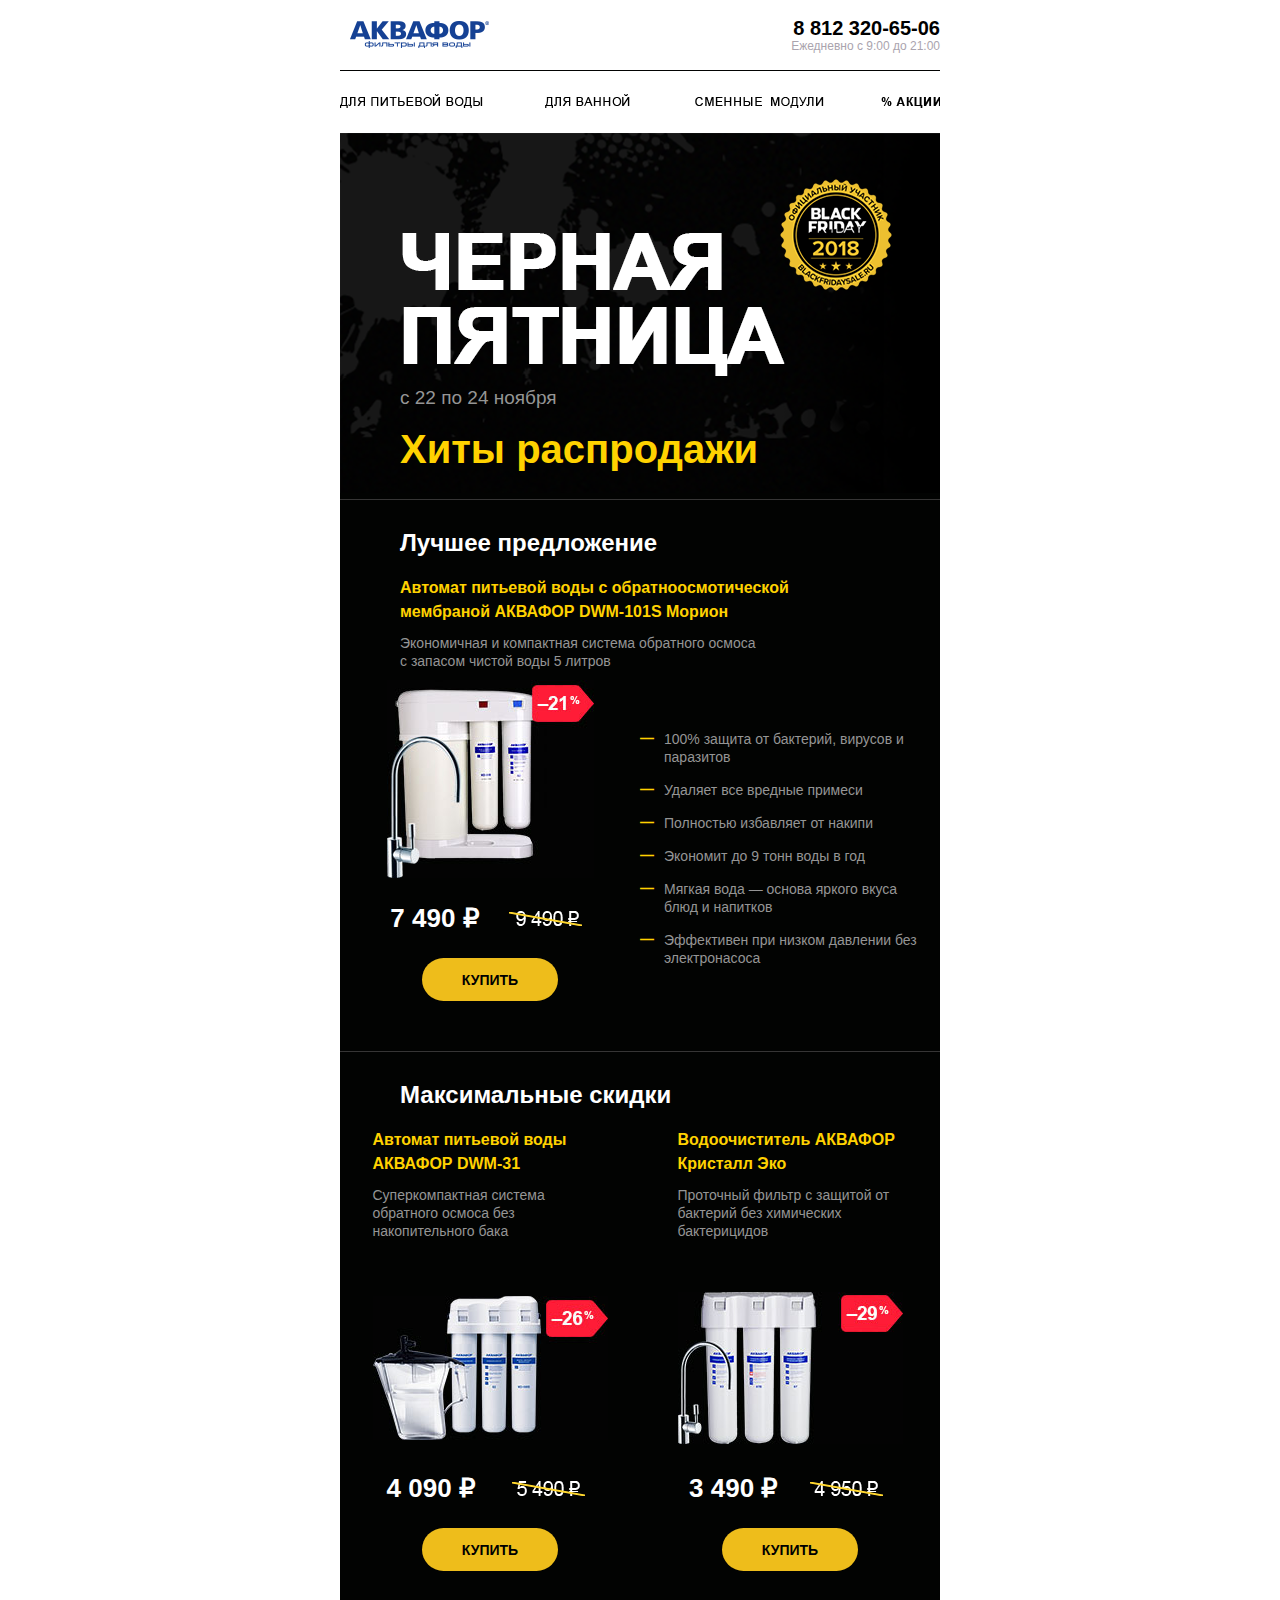
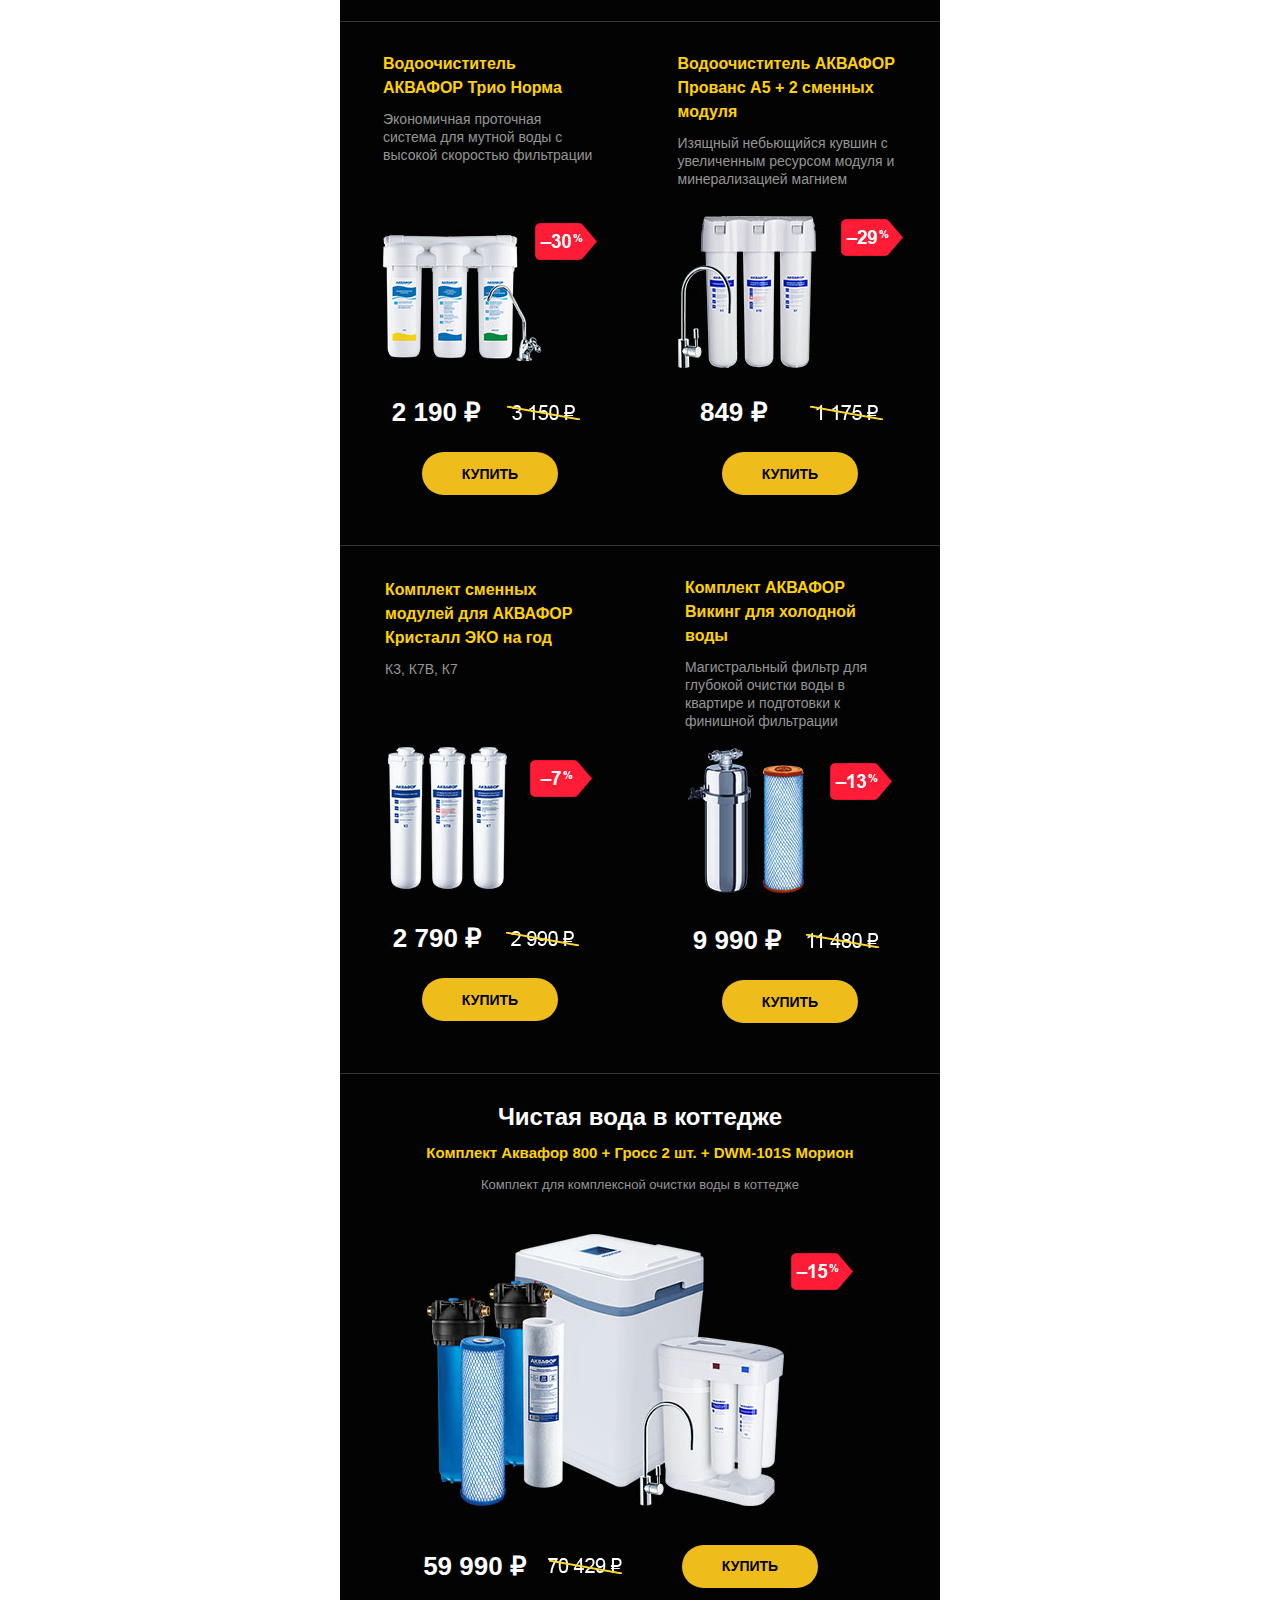
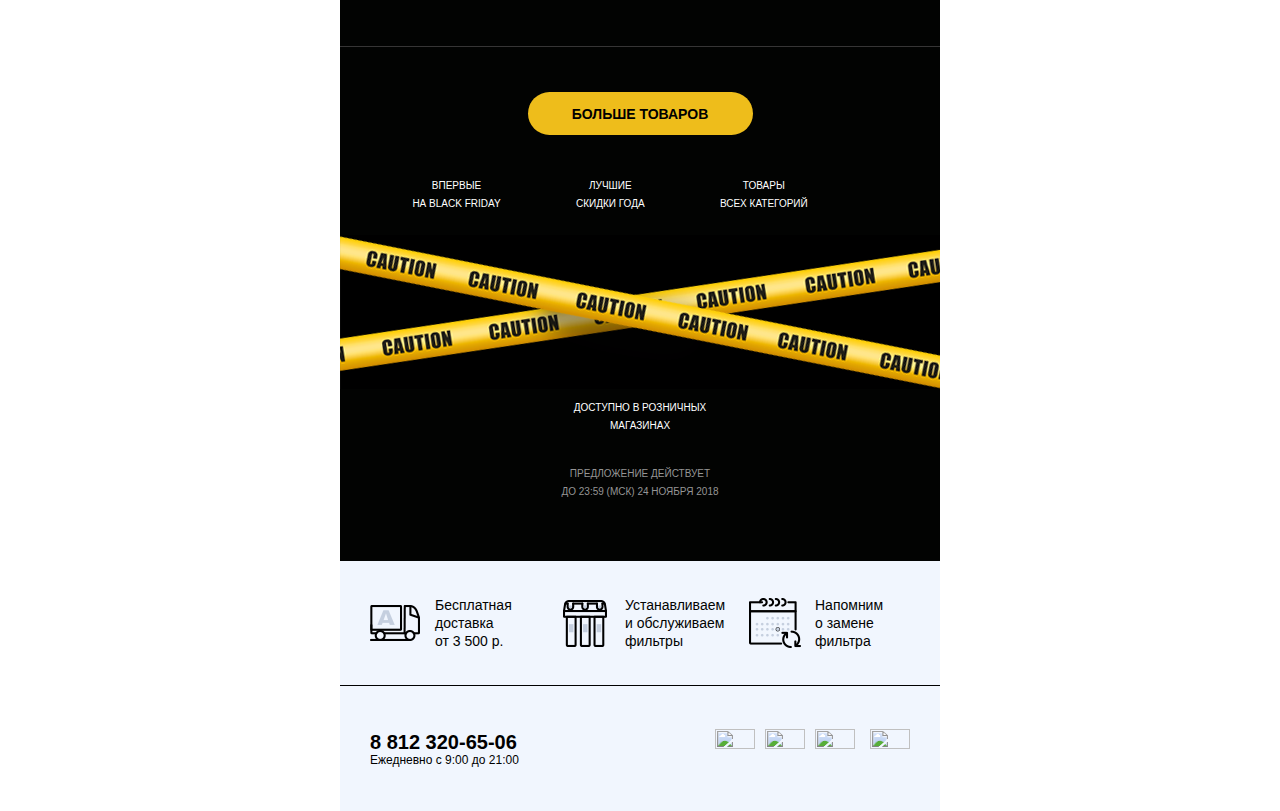
==== commit 000107d8: "to send2" ====
--- a/in.html
+++ b/in.html
@@ -646,13 +646,13 @@
 <td align="right" style="padding-top:0;padding-bottom:0;padding-right:0;padding-left:0;" >
 <table align="right" cellpadding="0" cellspacing="0" border="0" style="width:100%;max-width:200px;border-spacing:0;mso-table-lspace:0pt;mso-table-rspace:0pt;" >
 <tr>
-<td  valign="middle" align="center" style="padding-top:0;padding-bottom:0;padding-right:0;padding-left:0;" ><a href="#" target="_blank" style="text-decoration:none!important;" ><img src="Vkontakte.png" alt="" width="40" height="40" style="border-width:0;display:block;-ms-interpolation-mode:bicubic;width:100%;height:auto;max-width:40px;" /></a>
-</td>
-<td  valign="middle" align="center" style="padding-top:0;padding-bottom:0;padding-right:0;padding-left:0;" ><a href="#" target="_blank" style="text-decoration:none!important;" ><img src="Facebook.png" alt="" width="40" height="40" style="border-width:0;display:block;-ms-interpolation-mode:bicubic;width:100%;height:auto;max-width:40px;" /></a>
-</td>
-<td  valign="middle" align="center" style="padding-top:0;padding-bottom:0;padding-right:0;padding-left:0;" ><a href="#" target="_blank" style="text-decoration:none!important;" ><img src="Instagram.png" alt="" width="40" height="40" style="border-width:0;display:block;-ms-interpolation-mode:bicubic;width:100%;height:auto;max-width:40px;" /></a>
-</td>
-<td  valign="middle" align="right" style="padding-top:0;padding-bottom:0;padding-right:0;padding-left:0;" ><a href="#" target="_blank" style="text-decoration:none!important;" ><img src="Youtube.png" alt="" width="40" height="40" style="border-width:0;display:block;-ms-interpolation-mode:bicubic;width:100%;height:auto;max-width:40px;" /></a>
+<td  valign="middle" align="center" style="padding-top:0;padding-bottom:0;padding-right:0;padding-left:0;" ><a href="#" target="_blank" style="text-decoration:none!important;" ><img src="vkontakte.png" alt="" width="40" height="40" style="border-width:0;display:block;-ms-interpolation-mode:bicubic;width:100%;height:auto;max-width:40px;" /></a>
+</td>
+<td  valign="middle" align="center" style="padding-top:0;padding-bottom:0;padding-right:0;padding-left:0;" ><a href="#" target="_blank" style="text-decoration:none!important;" ><img src="facebook.png" alt="" width="40" height="40" style="border-width:0;display:block;-ms-interpolation-mode:bicubic;width:100%;height:auto;max-width:40px;" /></a>
+</td>
+<td  valign="middle" align="center" style="padding-top:0;padding-bottom:0;padding-right:0;padding-left:0;" ><a href="#" target="_blank" style="text-decoration:none!important;" ><img src="instagram.png" alt="" width="40" height="40" style="border-width:0;display:block;-ms-interpolation-mode:bicubic;width:100%;height:auto;max-width:40px;" /></a>
+</td>
+<td  valign="middle" align="right" style="padding-top:0;padding-bottom:0;padding-right:0;padding-left:0;" ><a href="#" target="_blank" style="text-decoration:none!important;" ><img src="youtube.png" alt="" width="40" height="40" style="border-width:0;display:block;-ms-interpolation-mode:bicubic;width:100%;height:auto;max-width:40px;" /></a>
 </td>
 </tr></table>
 </td>
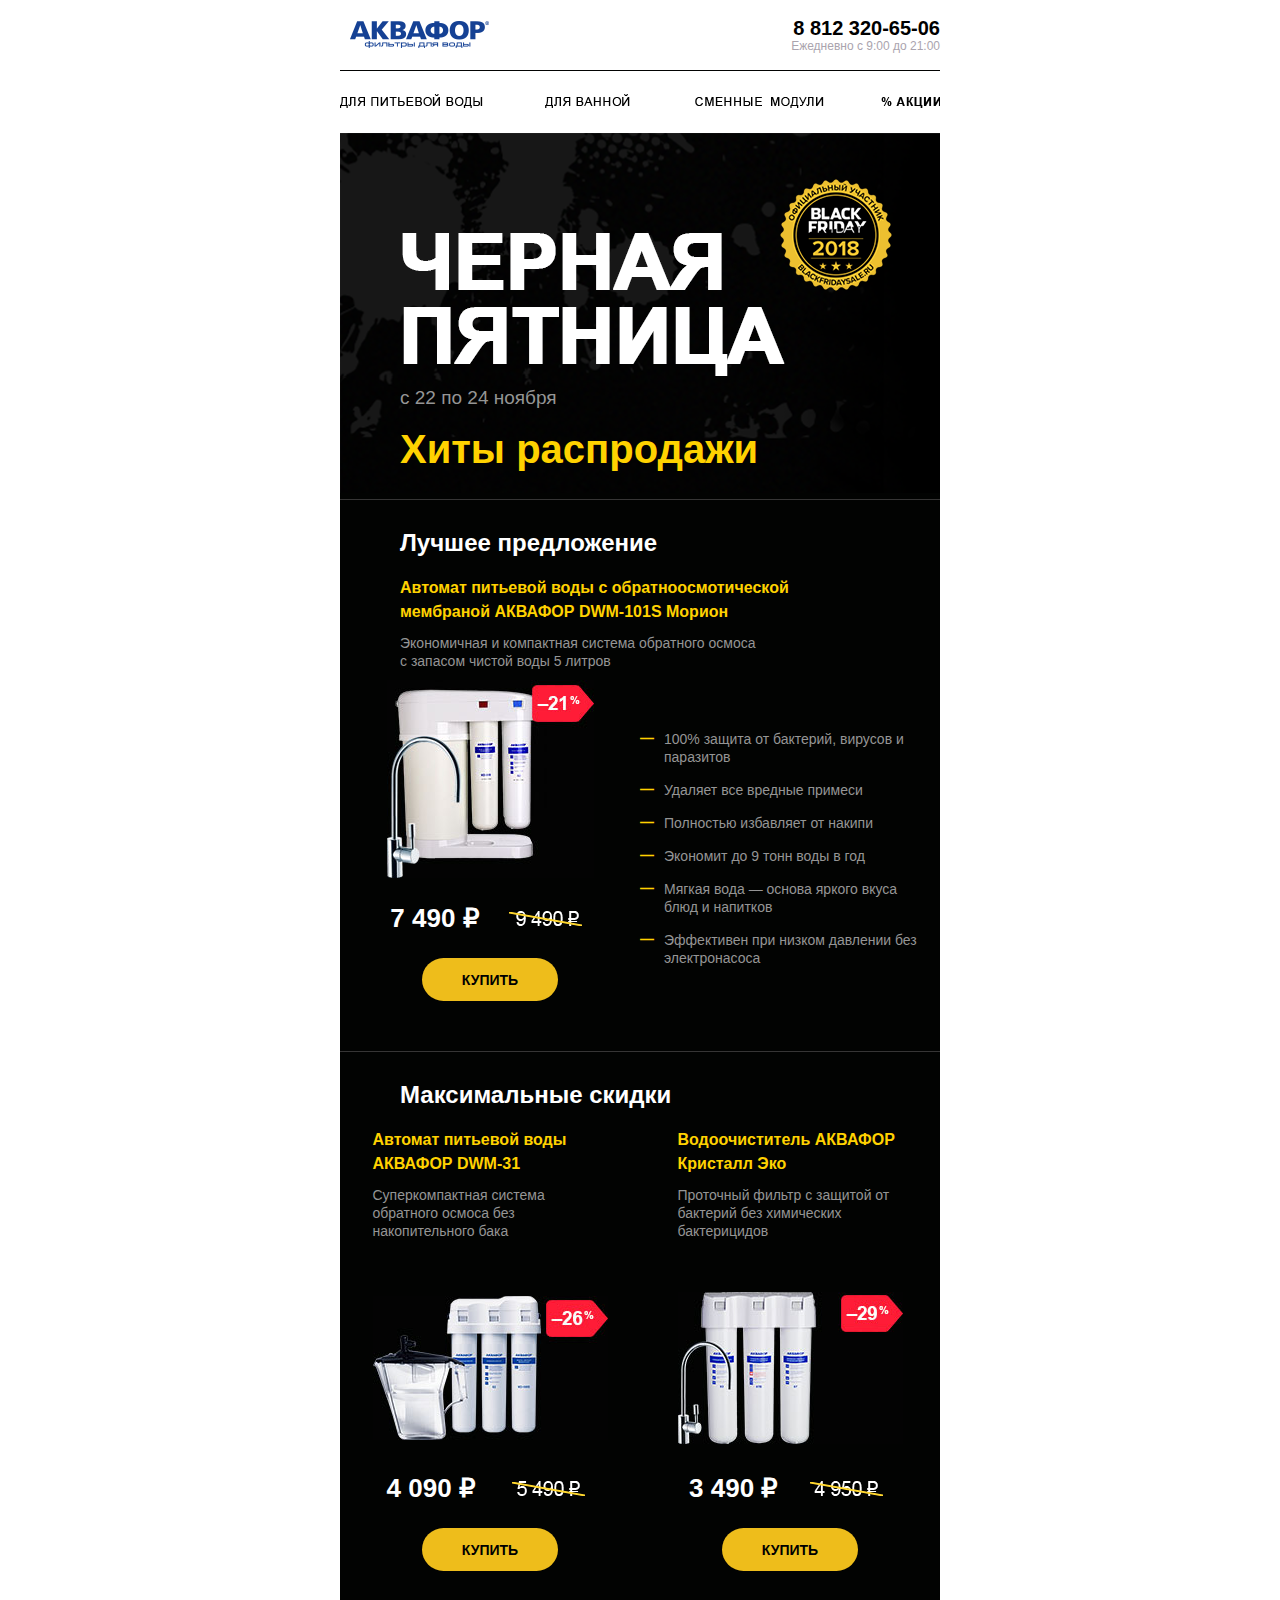
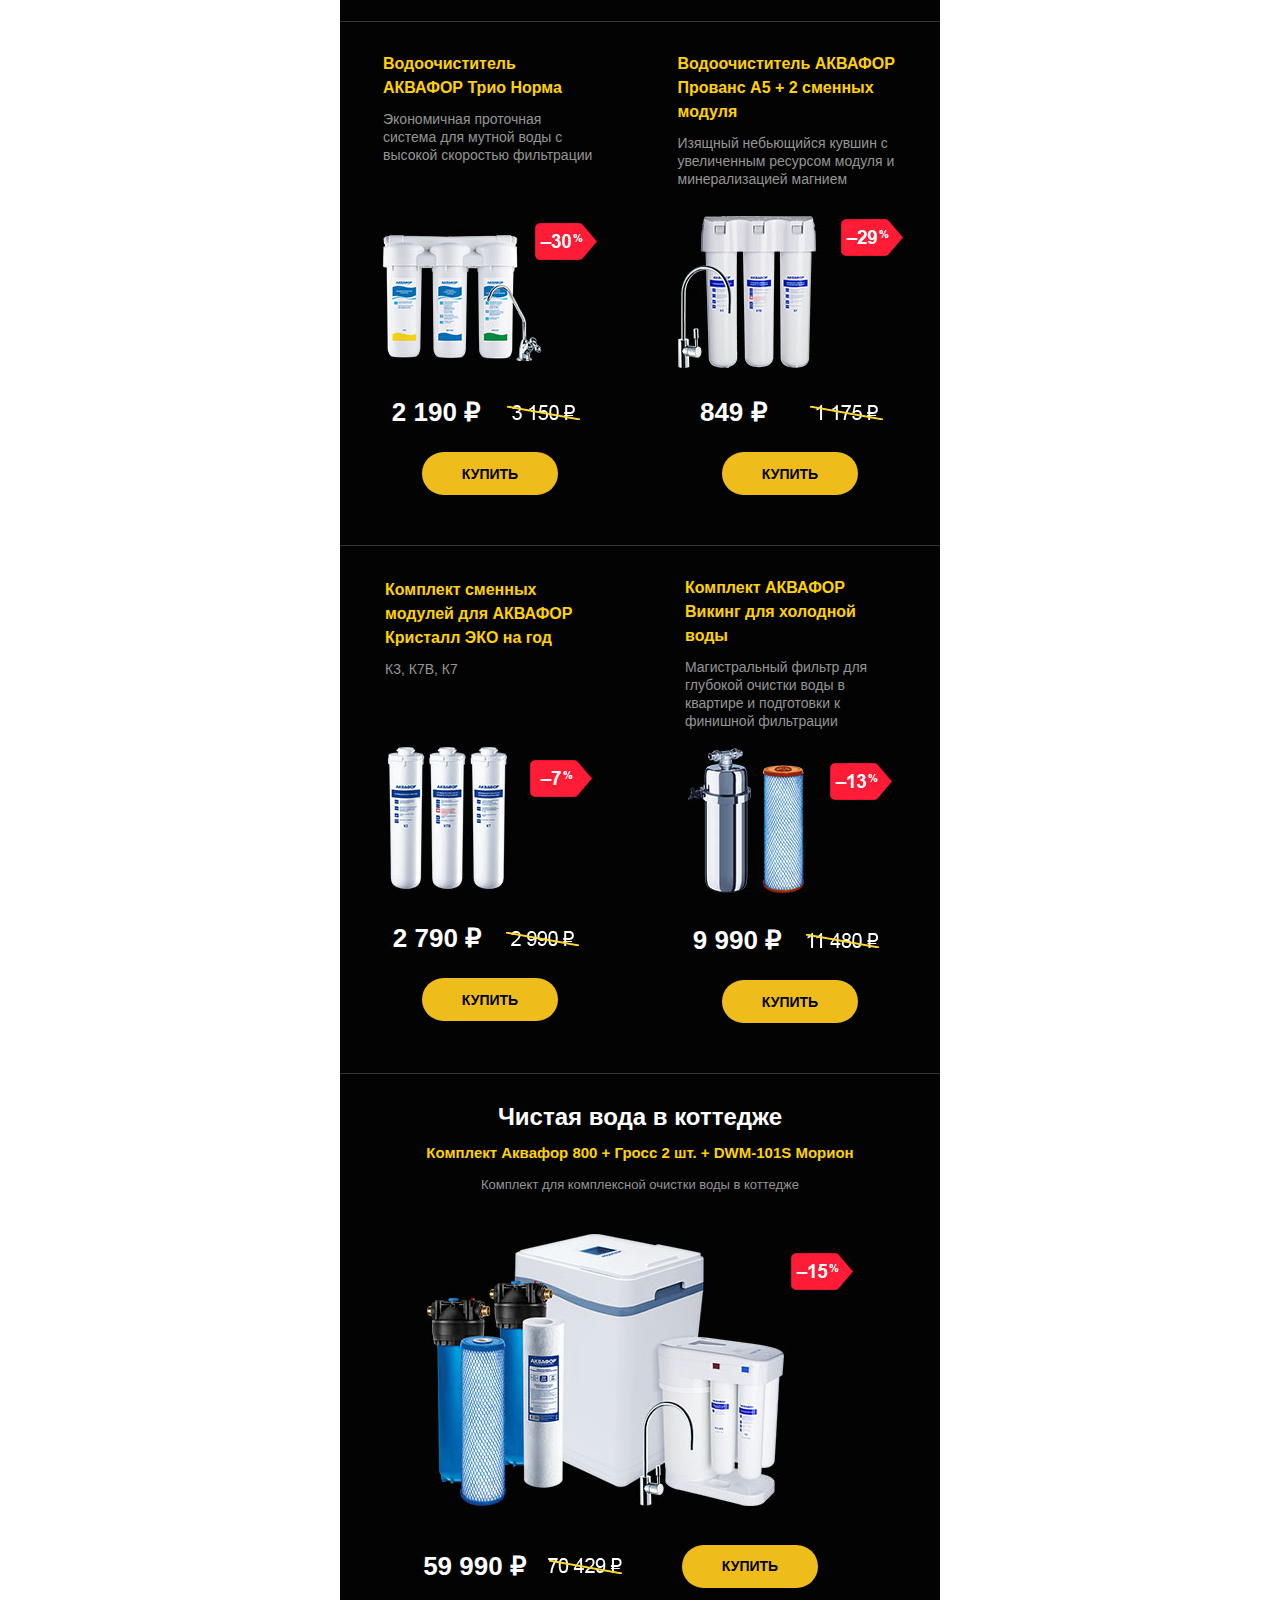
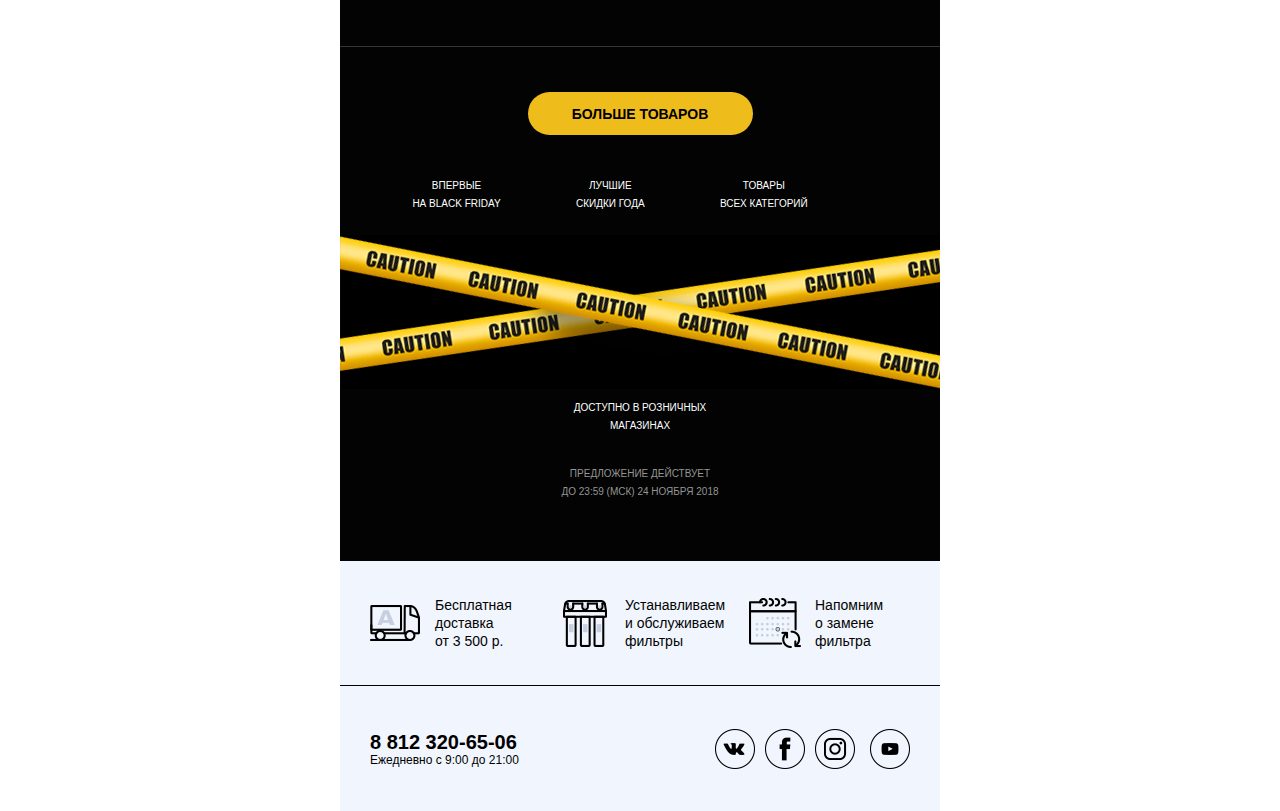
==== commit 79ef2ede: "in" ====
--- a/in.html
+++ b/in.html
@@ -1,677 +1,677 @@
-<!DOCTYPE html PUBLIC "-//W3C//DTD XHTML 1.0 Transitional//EN" "http://www.w3.org/TR/xhtml1/DTD/xhtml1-transitional.dtd">
-<html xmlns="http://www.w3.org/1999/xhtml">
-<head>
-<meta http-equiv="Content-Type" content="text/html; charset=utf-8" />
-    <!--[if !mso]><!-->
-        <meta http-equiv="X-UA-Compatible" content="IE=edge" />
-    <!--<![endif]-->
-    <meta name="viewport" content="width=device-width, initial-scale=1.0">
-    <title>Заголовок</title>
-<!--[if gte mso 9]>
-<xml>
-<o:officedocumentsettings><o:allowpng/><o:pixelsperinch>96</o:pixelsperinch></o:officedocumentsettings>
-</xml>
-<![endif]-->
-<style type="text/css">
-#outlook a{
-    padding:0;
-}
-.ExternalClass Class Override
-.ExternalClass{
-    width:100%;
-}
-.ExternalClass,
-.ExternalClass p,
-.ExternalClass span,
-.ExternalClass font,
-.ExternalClass td,
-.ExternalClass div{
-    line-height: 100%;
-}
-.but_t {
-  color: #000000 !important;
-  text-decoration: none !important;
-}
-
-</style>
-</head>
-<body style="margin-top:0 !important;margin-bottom:0 !important;margin-right:0 !important;margin-left:0 !important;padding-top:0;padding-bottom:0;padding-right:0;padding-left:0;background-color:#ffffff;width:100% !important;" >
-<center class="wrapper" style="width:100%;table-layout:fixed;-webkit-text-size-adjust:100%;-ms-text-size-adjust:100%;" >
-<div class="webkit" style="max-width:600px;margin-top:0;margin-bottom:0;margin-right:auto;margin-left:auto;" >
-<!--[if (gte mso 9)|(IE)]>
-<table width="600" align="center" style="border-spacing:0;mso-table-lspace:0pt;mso-table-rspace:0pt;" >
-<tr>
-<td style="padding-top:0;padding-bottom:0;padding-right:0;padding-left:0;" >
-<![endif]-->
-<table class="outer" align="center" role="presentation" cellpadding="0" cellspacing="0" border="0" bgcolor="#ffffff" style="border-spacing:0;mso-table-lspace:0pt;mso-table-rspace:0pt;Margin:0 auto;width:100%;max-width:600px;border-collapse:collapse;" >
-<tr>
-<td bgcolor="#ffffff" style="padding-top:0;padding-bottom:0;padding-right:0;padding-left:0;" >
-<table align="center" cellpadding="0" cellspacing="0" border="0" width="100%" style="border-spacing:0;mso-table-lspace:0pt;mso-table-rspace:0pt;" >
-<tr>
-<td align="left" style="padding-top:0;padding-bottom:0;padding-right:0;padding-left:0;" ><a href="#" target="_blank"><img src="logo.png" class="img160" alt="" width="160" height="70" style="border-width:0;display:block;-ms-interpolation-mode:bicubic;width:100%;max-width:160px;height:auto;" /></a></td>
-<td valign="middle" align="right" style="padding-top:0;padding-bottom:0;padding-right:0;padding-left:0;" ><span class="tel" style="text-align:right;color:#000000;font-size:20px;font-family:'Arial';font-weight:bold;line-height:22px;" >8 812 320-65-06</span><br />
-<span class="ras" style="text-align:right;font-size:12px;font-family:'Arial';color:rgb(170, 164, 174);line-height:14px;font-weight:normal;" >Ежедневно с 9:00 до 21:00</span>     
-</td>
-</tr>
-</table>		
-</td>
-</tr>
-<tr>
-	<td class="menu_td" style="background-color:#ffffff;padding-top:20px;padding-left:0px;padding-right:0px;padding-bottom:20px;border-top-width:1px;border-top-style:solid;border-top-color:#020302;text-align:center;font-size:0;" >
-<table align="center" cellpadding="0" cellspacing="0" border="0" width="100%" style="border-collapse:collapse;border-spacing:0;mso-table-lspace:0pt;mso-table-rspace:0pt;" >	
-<tr>
-	<td align="left" style="padding-top:0;padding-bottom:0;padding-right:0;padding-left:0;" ><a href="#" target="_blank" style="font-size:12px;font-family:'Arial', sans-serif;color:#000000;text-transform:uppercase;line-height:2.333;text-decoration:none!important;" ><img src="menu1.png" alt="" width="175" height="22" class="imgmenu1" style="border-width:0;display:block;-ms-interpolation-mode:bicubic;width:100%;max-width:175px;height:auto;" />
-	</a></td>
-	<td align="center" style="padding-top:0;padding-bottom:0;padding-right:0;padding-left:0;" ><a href="#" target="_blank" style="font-size:12px;font-family:'Arial', sans-serif;color:#000000;text-transform:uppercase;line-height:2.333;text-decoration:none!important;" ><img src="menu2.png" alt="" width="145" height="22" class="imgmenu2" style="border-width:0;display:block;-ms-interpolation-mode:bicubic;width:100%;max-width:145px;height:auto;" /></a></td>
-	<td align="center" style="padding-top:0;padding-bottom:0;padding-right:0;padding-left:0;" ><a href="#" target="_blank" style="font-size:12px;font-family:'Arial', sans-serif;color:#000000;text-transform:uppercase;line-height:2.333;text-decoration:none!important;" ><img src="menu3.png" alt="" width="197" height="22" class="imgmenu3" style="border-width:0;display:block;-ms-interpolation-mode:bicubic;width:100%;max-width:197px;height:auto;" /></a></td>
-	<td align="right" style="padding-top:0;padding-bottom:0;padding-right:0;padding-left:0;" ><a href="#" target="_blank" style="font-size:12px;font-family:'Arial', sans-serif;color:#000000;text-transform:uppercase;line-height:2.333;text-decoration:none!important;" ><img src="menu4.png" alt="" width="83" height="22" class="imgmenu4" style="border-width:0;display:block;-ms-interpolation-mode:bicubic;width:100%;max-width:83px;height:auto;" /></a></td>
-</tr>
-</table>
-</td>
-</tr>
-<tr>
-<td bgcolor="#020302" style="padding-top:0;padding-bottom:0;padding-right:0;padding-left:0;" >
-<img src="img1.png" alt="" width="600" height="244" class="img600" style="border-width:0;display:block;-ms-interpolation-mode:bicubic;width:100%;max-width:600px;height:auto;" />
-</td>
-</tr>
-<tr>
-	<td align="center" class="in t1" style="padding-bottom:0;background-image:url(bgi.png);background-repeat:no-repeat;background-color:#020302;padding-top:10px;padding-left:30px;padding-right:30px;border-bottom-width:1px;border-bottom-style:solid;border-bottom-color:#363535;" >
-<div class="w480" style="max-width:480px;margin-top:0;margin-bottom:0;margin-right:auto;margin-left:auto;width:100%;display:inline-block;vertical-align:top;" >
-<!--[if (gte mso 9)|(IE)]>
-<table width="480" align="center" style="border-spacing:0;mso-table-lspace:0pt;mso-table-rspace:0pt;" >
-<tr>
-<td style="padding-top:0;padding-bottom:0;padding-right:0;padding-left:0;" >
-<![endif]-->
-<p class="p1" style="mso-line-height:exactly;Margin-top:0;Margin-left:0;Margin-right:0;font-size:19px;line-height:22px;font-family:'Arial', sanc-serif;color:#959595;text-align:left;font-weight:normal;Margin-bottom:20px;" >с 22 по 24 ноября</p>
-<p class="p2" style="mso-line-height:exactly;Margin-top:0;Margin-left:0;Margin-right:0;font-size:40px;line-height:40px;font-family:'Arial', sanc-serif;color:#ffd200;text-align:left;font-weight:bold;Margin-bottom:30px;" >Хиты распродажи</p>
-<!--[if (gte mso 9)|(IE)]>
-</td>
-</tr>
-</table>
-<![endif]-->
-</div>
-	</td>
-</tr>
-<tr>
-<td align="center" class="t5" style="background-color:#020302;padding-top:30px;padding-left:30px;padding-right:30px;padding-bottom:0px;" >
-<div class="w480" style="max-width:480px;margin-top:0;margin-bottom:0;margin-right:auto;margin-left:auto;width:100%;display:inline-block;vertical-align:top;" >
-<!--[if (gte mso 9)|(IE)]>
-<table width="480" align="center" style="border-spacing:0;mso-table-lspace:0pt;mso-table-rspace:0pt;" >
-<tr>
-<td style="padding-top:0;padding-bottom:0;padding-right:0;padding-left:0;" >
-<![endif]-->
-<p class="p5" style="mso-line-height:exactly;Margin-top:0;Margin-left:0;Margin-right:0;font-size:24px;line-height:26px;font-family:'Arial', sanc-serif;color:#ffffff;text-align:left;font-weight:bold;Margin-bottom:20px;" >Лучшее предложение</p>
-<p class="p6" style="mso-line-height:exactly;Margin-top:0;Margin-left:0;Margin-right:0;font-size:16px;line-height:24px;font-family:'Arial', sanc-serif;color:#ffd200;text-align:left;font-weight:bold;Margin-bottom:10px;" >Автомат питьевой воды с обратноосмотической мембраной АКВАФОР DWM-101S Морион</p>
-<p class="p7" style="mso-line-height:exactly;Margin-top:0;Margin-left:0;Margin-right:0;font-size:14px;line-height:18px;font-family:'Arial', sanc-serif;color:#959595;text-align:left;font-weight:normal;Margin-bottom:10px;" >Экономичная и компактная система обратного осмоса <br />
-с запасом чистой воды 5 литров
-</p>
-<!--[if (gte mso 9)|(IE)]>
-</td>
-</tr>
-</table>
-<![endif]-->
-</div>
-</td>
-</tr>
-<tr>
-<td class="cols t6" style="text-align:center;font-size:0;background-color:#020302;padding-top:0px;padding-left:0px;padding-right:0px;padding-bottom:20px;border-bottom-width:1px;border-bottom-style:solid;border-bottom-color:#363535;" >
-<!--[if (gte mso 9)|(IE)]>
-<table width="100%" style="border-spacing:0;mso-table-lspace:0pt;mso-table-rspace:0pt;" >
-<tr>
-<td width="50%" style="padding-top:0;padding-bottom:0;padding-right:0;padding-left:0;" >
-<![endif]-->
-<div class="w50" style="max-width:300px;margin-top:0;margin-bottom:0;margin-right:auto;margin-left:auto;width:100%;display:inline-block;vertical-align:middle;" >
-<table align="center" cellpadding="0" cellspacing="0" border="0" width="100%" style="border-spacing:0;mso-table-lspace:0pt;mso-table-rspace:0pt;" >	
-<tr>
-<td align="center" valign="top" style="padding-top:0;padding-bottom:0;padding-right:0;padding-left:0;" >
-<table align="center" cellpadding="0" cellspacing="0" border="0" width="220" style="border-spacing:0;mso-table-lspace:0pt;mso-table-rspace:0pt;" >	
-<tr>
-<td align="center" valign="top" colspan="2" style="padding-top:0;padding-bottom:0;padding-right:0;padding-left:0;" >	
-<img src="p1.jpg" alt="" width="207" height="198" style="border-width:0;display:block;-ms-interpolation-mode:bicubic;" />
-</td></tr>
-<tr>
-	<td height="80" class="price" width="50%" align="center" valign="middle" style="padding-top:0;padding-bottom:0;padding-right:0;padding-left:0;font-size:26px;line-height:28px;font-family:'Arial', sanc-serif;color:#ffffff;text-align:center;font-weight:bold;" >7 490 ₽</td>
-	<td width="50%" align="center" valign="middle" style="padding-top:0;padding-bottom:0;padding-right:0;padding-left:0;" ><img src="s1.png" alt="" width="73" height="15" style="border-width:0;display:block;-ms-interpolation-mode:bicubic;" /></td>
-</tr>
-<tr>
-<td align="center" valign="top" colspan="2" style="padding-bottom:30px;padding-top:0;padding-right:0;padding-left:0;" >
-<center>
-<table align="center" cellpadding="0" cellspacing="0" border="0" width="136" style="border-spacing:0;mso-table-lspace:0pt;mso-table-rspace:0pt;" >
-<tr>
-<td align="center" valign="middle" class="but2" style="padding-top:0;padding-bottom:0;padding-right:0;padding-left:0;background-color:#eebd1b;width:136px;height:43px;border-radius:22px;" ><a href="#" target="_blank" class="but_t" style="font-size:14px;line-height:18px;font-family:'Arial', sanc-serif;color:#000000;font-weight:bold;text-transform:uppercase;text-decoration:none;" >Купить</a></td>
-</tr>
-</table>
-</center>
-</td></tr>	
-</table>
-</td>
-</tr>	
-</table>	
-</div>
-<!--[if (gte mso 9)|(IE)]>
-</td>
-<td width="50%" style="padding-top:0;padding-bottom:0;padding-right:0;padding-left:0;" >
-<![endif]-->
-<div class="w50" style="max-width:300px;margin-top:0;margin-bottom:0;margin-right:auto;margin-left:auto;width:100%;display:inline-block;vertical-align:middle;" >
-<table align="center" cellpadding="0" cellspacing="0" border="0" width="100%" style="border-spacing:0;mso-table-lspace:0pt;mso-table-rspace:0pt;" >	
-<tr>
-<td class="mdash" valign="top" style="padding-top:0;padding-bottom:0;padding-right:0;padding-left:0;font-size:14px;line-height:16px;font-family:'Arial', sanc-serif;color:#ffd200;text-align:left;font-weight:bold;" >&mdash;</td>
-<td valign="top" class="pd10" style="padding-left:10px;padding-right:20px;padding-top:0;padding-bottom:5px;" >
-<p class="p7" style="mso-line-height:exactly;Margin-top:0;Margin-left:0;Margin-right:0;font-size:14px;line-height:18px;font-family:'Arial', sanc-serif;color:#959595;text-align:left;font-weight:normal;Margin-bottom:10px;" >100% защита от бактерий, вирусов и паразитов </p>
-</td>
-</tr>
-<tr>
-<td class="mdash" valign="top" style="padding-top:0;padding-bottom:0;padding-right:0;padding-left:0;font-size:14px;line-height:16px;font-family:'Arial', sanc-serif;color:#ffd200;text-align:left;font-weight:bold;" >&mdash;</td>
-<td valign="top" class="pd10" style="padding-left:10px;padding-right:20px;padding-top:0;padding-bottom:5px;" >
-<p class="p7" style="mso-line-height:exactly;Margin-top:0;Margin-left:0;Margin-right:0;font-size:14px;line-height:18px;font-family:'Arial', sanc-serif;color:#959595;text-align:left;font-weight:normal;Margin-bottom:10px;" >Удаляет все вредные примеси </p>
-</td>
-</tr>
-<tr>
-<td class="mdash" valign="top" style="padding-top:0;padding-bottom:0;padding-right:0;padding-left:0;font-size:14px;line-height:16px;font-family:'Arial', sanc-serif;color:#ffd200;text-align:left;font-weight:bold;" >&mdash;</td>
-<td valign="top" class="pd10" style="padding-left:10px;padding-right:20px;padding-top:0;padding-bottom:5px;" >
-<p class="p7" style="mso-line-height:exactly;Margin-top:0;Margin-left:0;Margin-right:0;font-size:14px;line-height:18px;font-family:'Arial', sanc-serif;color:#959595;text-align:left;font-weight:normal;Margin-bottom:10px;" >Полностью избавляет от накипи </p>
-</td>
-</tr>
-<tr>
-<td class="mdash" valign="top" style="padding-top:0;padding-bottom:0;padding-right:0;padding-left:0;font-size:14px;line-height:16px;font-family:'Arial', sanc-serif;color:#ffd200;text-align:left;font-weight:bold;" >&mdash;</td>
-<td valign="top" class="pd10" style="padding-left:10px;padding-right:20px;padding-top:0;padding-bottom:5px;" >
-<p class="p7" style="mso-line-height:exactly;Margin-top:0;Margin-left:0;Margin-right:0;font-size:14px;line-height:18px;font-family:'Arial', sanc-serif;color:#959595;text-align:left;font-weight:normal;Margin-bottom:10px;" >Экономит до 9 тонн воды в год</p>
-</td>
-</tr>
-<tr>
-<td class="mdash" valign="top" style="padding-top:0;padding-bottom:0;padding-right:0;padding-left:0;font-size:14px;line-height:16px;font-family:'Arial', sanc-serif;color:#ffd200;text-align:left;font-weight:bold;" >&mdash;</td>
-<td valign="top" class="pd10" style="padding-left:10px;padding-right:20px;padding-top:0;padding-bottom:5px;" >
-<p class="p7" style="mso-line-height:exactly;Margin-top:0;Margin-left:0;Margin-right:0;font-size:14px;line-height:18px;font-family:'Arial', sanc-serif;color:#959595;text-align:left;font-weight:normal;Margin-bottom:10px;" >Мягкая вода — основа яркого вкуса блюд и напитков</p>
-</td>
-</tr>	
-<tr>
-<td class="mdash" valign="top" style="padding-top:0;padding-bottom:0;padding-right:0;padding-left:0;font-size:14px;line-height:16px;font-family:'Arial', sanc-serif;color:#ffd200;text-align:left;font-weight:bold;" >&mdash;</td>
-<td valign="top" class="pd10" style="padding-left:10px;padding-right:20px;padding-top:0;padding-bottom:5px;" >
-<p class="p7" style="mso-line-height:exactly;Margin-top:0;Margin-left:0;Margin-right:0;font-size:14px;line-height:18px;font-family:'Arial', sanc-serif;color:#959595;text-align:left;font-weight:normal;Margin-bottom:10px;" >Эффективен при низком давлении без электронасоса</p>
-</td>
-</tr>
-</table>
-</div>	
-<!--[if (gte mso 9)|(IE)]>	
-</td>
-</tr>
-</table>
-<![endif]-->	
-</td>
-</tr>
-<tr>
-<td align="center" class="t5" style="background-color:#020302;padding-top:30px;padding-left:30px;padding-right:30px;padding-bottom:0px;" >
-<div class="w480" style="max-width:480px;margin-top:0;margin-bottom:0;margin-right:auto;margin-left:auto;width:100%;display:inline-block;vertical-align:top;" >
-<!--[if (gte mso 9)|(IE)]>
-<table width="480" align="center" style="border-spacing:0;mso-table-lspace:0pt;mso-table-rspace:0pt;" >
-<tr>
-<td style="padding-top:0;padding-bottom:0;padding-right:0;padding-left:0;" >
-<![endif]-->
-<p class="p5" style="mso-line-height:exactly;Margin-top:0;Margin-left:0;Margin-right:0;font-size:24px;line-height:26px;font-family:'Arial', sanc-serif;color:#ffffff;text-align:left;font-weight:bold;Margin-bottom:20px;" >Максимальные скидки</p>
-<!--[if (gte mso 9)|(IE)]>
-</td>
-</tr>
-</table>
-<![endif]-->
-</div>
-</td>
-</tr>
-<tr>
-<td class="cols t6" style="text-align:center;font-size:0;background-color:#020302;padding-top:0px;padding-left:0px;padding-right:0px;padding-bottom:20px;border-bottom-width:1px;border-bottom-style:solid;border-bottom-color:#363535;" >
-<!--[if (gte mso 9)|(IE)]>
-<table width="100%" style="border-spacing:0;mso-table-lspace:0pt;mso-table-rspace:0pt;" >
-<tr>
-<td width="50%" style="padding-top:0;padding-bottom:0;padding-right:0;padding-left:0;" >
-<![endif]-->
-<div class="w50" style="max-width:300px;margin-top:0;margin-bottom:0;margin-right:auto;margin-left:auto;width:100%;display:inline-block;vertical-align:middle;" >
-<table align="center" cellpadding="0" cellspacing="0" border="0" width="100%" style="border-spacing:0;mso-table-lspace:0pt;mso-table-rspace:0pt;" >	
-<tr>
-<td align="center" valign="top" style="padding-top:0;padding-bottom:0;padding-right:0;padding-left:0;" >
-<table align="center" cellpadding="0" cellspacing="0" border="0" width="210" style="border-spacing:0;mso-table-lspace:0pt;mso-table-rspace:0pt;" >	
-<tr>
-<td align="center" valign="top" colspan="2" height="160" style="padding-top:0;padding-bottom:0;padding-right:0;padding-left:0;" >
-<p class="p6" style="mso-line-height:exactly;Margin-top:0;Margin-left:0;Margin-right:0;font-size:16px;line-height:24px;font-family:'Arial', sanc-serif;color:#ffd200;text-align:left;font-weight:bold;Margin-bottom:10px;" >Автомат питьевой воды АКВАФОР DWM-31</p>
-<p class="p7" style="mso-line-height:exactly;Margin-top:0;Margin-left:0;Margin-right:0;font-size:14px;line-height:18px;font-family:'Arial', sanc-serif;color:#959595;text-align:left;font-weight:normal;Margin-bottom:10px;" >Суперкомпактная система обратного
-осмоса без накопительного бака
-</p>	
-</td></tr>
-<tr>
-<td align="center" valign="middle" colspan="2" height="160" style="padding-top:0;padding-bottom:0;padding-right:0;padding-left:0;" >	
-<img src="p2_1.jpg" alt="" width="235" height="144" style="border-width:0;display:block;-ms-interpolation-mode:bicubic;" />
-</td></tr>
-<tr>
-	<td height="80" class="price" width="50%" align="center" valign="middle" style="padding-top:0;padding-bottom:0;padding-right:0;padding-left:0;font-size:26px;line-height:28px;font-family:'Arial', sanc-serif;color:#ffffff;text-align:center;font-weight:bold;" >4 090 ₽</td>
-	<td width="50%" align="center" valign="middle" style="padding-top:0;padding-bottom:0;padding-right:0;padding-left:0;" ><img src="s2_1.png" alt="" width="73" height="15" style="border-width:0;display:block;-ms-interpolation-mode:bicubic;" /></td>
-</tr>
-<tr>
-<td align="center" valign="top" colspan="2" style="padding-bottom:30px;padding-top:0;padding-right:0;padding-left:0;" >
-<center>
-<table align="center" cellpadding="0" cellspacing="0" border="0" width="136" style="border-spacing:0;mso-table-lspace:0pt;mso-table-rspace:0pt;" >
-<tr>
-<td align="center" valign="middle" class="but2" style="padding-top:0;padding-bottom:0;padding-right:0;padding-left:0;background-color:#eebd1b;width:136px;height:43px;border-radius:22px;" ><a href="#" target="_blank" class="but_t" style="font-size:14px;line-height:18px;font-family:'Arial', sanc-serif;color:#000000;font-weight:bold;text-transform:uppercase;text-decoration:none;" >Купить</a></td>
-</tr>
-</table>
-</center>
-</td></tr>	
-</table>
-</td>
-</tr>	
-</table>	
-</div>
-<!--[if (gte mso 9)|(IE)]>
-</td>
-<td width="50%" style="padding-top:0;padding-bottom:0;padding-right:0;padding-left:0;" >
-<![endif]-->
-<div class="w50" style="max-width:300px;margin-top:0;margin-bottom:0;margin-right:auto;margin-left:auto;width:100%;display:inline-block;vertical-align:middle;" >
-<table align="center" cellpadding="0" cellspacing="0" border="0" width="100%" style="border-spacing:0;mso-table-lspace:0pt;mso-table-rspace:0pt;" >	
-<tr>
-<td align="center" valign="top" style="padding-top:0;padding-bottom:0;padding-right:0;padding-left:0;" >
-<table align="center" cellpadding="0" cellspacing="0" border="0" width="210" style="border-spacing:0;mso-table-lspace:0pt;mso-table-rspace:0pt;" >	
-<tr>
-<td align="center" valign="top" colspan="2" height="160" style="padding-top:0;padding-bottom:0;padding-right:0;padding-left:0;" >
-<p class="p6" style="mso-line-height:exactly;Margin-top:0;Margin-left:0;Margin-right:0;font-size:16px;line-height:24px;font-family:'Arial', sanc-serif;color:#ffd200;text-align:left;font-weight:bold;Margin-bottom:10px;" >Водоочиститель АКВАФОР Кристалл Эко</p>
-<p class="p7" style="mso-line-height:exactly;Margin-top:0;Margin-left:0;Margin-right:0;font-size:14px;line-height:18px;font-family:'Arial', sanc-serif;color:#959595;text-align:left;font-weight:normal;Margin-bottom:10px;" >Проточный фильтр с защитой от бактерий без химических бактерицидов
-</p>	
-</td></tr>
-<tr>
-<td align="center" valign="middle" colspan="2" height="160" style="padding-top:0;padding-bottom:0;padding-right:0;padding-left:0;" >	
-<img src="p2_2.jpg" alt="" width="225" height="152" style="border-width:0;display:block;-ms-interpolation-mode:bicubic;" />
-</td></tr>
-<tr>
-	<td height="80" class="price" width="50%" align="center" valign="middle" style="padding-top:0;padding-bottom:0;padding-right:0;padding-left:0;font-size:26px;line-height:28px;font-family:'Arial', sanc-serif;color:#ffffff;text-align:center;font-weight:bold;" >3 490 ₽</td>
-	<td width="50%" align="center" valign="middle" style="padding-top:0;padding-bottom:0;padding-right:0;padding-left:0;" ><img src="s2_2.png" alt="" width="73" height="15" style="border-width:0;display:block;-ms-interpolation-mode:bicubic;" /></td>
-</tr>
-<tr>
-<td align="center" valign="top" colspan="2" style="padding-bottom:30px;padding-top:0;padding-right:0;padding-left:0;" >
-<center>
-<table align="center" cellpadding="0" cellspacing="0" border="0" width="136" style="border-spacing:0;mso-table-lspace:0pt;mso-table-rspace:0pt;" >
-<tr>
-<td align="center" valign="middle" class="but2" style="padding-top:0;padding-bottom:0;padding-right:0;padding-left:0;background-color:#eebd1b;width:136px;height:43px;border-radius:22px;" ><a href="#" target="_blank" class="but_t" style="font-size:14px;line-height:18px;font-family:'Arial', sanc-serif;color:#000000;font-weight:bold;text-transform:uppercase;text-decoration:none;" >Купить</a></td>
-</tr>
-</table>
-</center>
-</td></tr>	
-</table>
-</td>
-</tr>	
-</table>	
-</div>
-<!--[if (gte mso 9)|(IE)]>	
-</td>
-</tr>
-</table>
-<![endif]-->	
-</td>
-</tr>
-<tr>
-<td class="cols t7" style="text-align:center;font-size:0;background-color:#020302;padding-top:30px;padding-left:0px;padding-right:0px;padding-bottom:20px;border-bottom-width:1px;border-bottom-style:solid;border-bottom-color:#363535;" >
-<!--[if (gte mso 9)|(IE)]>
-<table width="100%" style="border-spacing:0;mso-table-lspace:0pt;mso-table-rspace:0pt;" >
-<tr>
-<td width="50%" style="padding-top:0;padding-bottom:0;padding-right:0;padding-left:0;" >
-<![endif]-->
-<div class="w50" style="max-width:300px;margin-top:0;margin-bottom:0;margin-right:auto;margin-left:auto;width:100%;display:inline-block;vertical-align:middle;" >
-<table align="center" cellpadding="0" cellspacing="0" border="0" width="100%" style="border-spacing:0;mso-table-lspace:0pt;mso-table-rspace:0pt;" >	
-<tr>
-<td align="center" valign="top" style="padding-top:0;padding-bottom:0;padding-right:0;padding-left:0;" >
-<table align="center" cellpadding="0" cellspacing="0" border="0" width="210" style="border-spacing:0;mso-table-lspace:0pt;mso-table-rspace:0pt;" >	
-<tr>
-<td align="center" valign="top" colspan="2" height="160" style="padding-top:0;padding-bottom:0;padding-right:0;padding-left:0;" >
-<p class="p6" style="mso-line-height:exactly;Margin-top:0;Margin-left:0;Margin-right:0;font-size:16px;line-height:24px;font-family:'Arial', sanc-serif;color:#ffd200;text-align:left;font-weight:bold;Margin-bottom:10px;" >Водоочиститель <br />
-АКВАФОР Трио Норма</p>
-<p class="p7" style="mso-line-height:exactly;Margin-top:0;Margin-left:0;Margin-right:0;font-size:14px;line-height:18px;font-family:'Arial', sanc-serif;color:#959595;text-align:left;font-weight:normal;Margin-bottom:10px;" >Экономичная проточная система для мутной воды с высокой скоростью фильтрации
-</p>	
-</td></tr>
-<tr>
-<td align="center" valign="middle" colspan="2" height="160" style="padding-top:0;padding-bottom:0;padding-right:0;padding-left:0;" >	
-<img src="p3_1.jpg" alt="" width="214" height="138" style="border-width:0;display:block;-ms-interpolation-mode:bicubic;" />
-</td></tr>
-<tr>
-	<td height="80" class="price" width="50%" align="center" valign="middle" style="padding-top:0;padding-bottom:0;padding-right:0;padding-left:0;font-size:26px;line-height:28px;font-family:'Arial', sanc-serif;color:#ffffff;text-align:center;font-weight:bold;" >2 190 ₽</td>
-	<td width="50%" align="center" valign="middle" style="padding-top:0;padding-bottom:0;padding-right:0;padding-left:0;" ><img src="s3_1.png" alt="" width="73" height="15" style="border-width:0;display:block;-ms-interpolation-mode:bicubic;" /></td>
-</tr>
-<tr>
-<td align="center" valign="top" colspan="2" style="padding-bottom:30px;padding-top:0;padding-right:0;padding-left:0;" >
-<center>
-<table align="center" cellpadding="0" cellspacing="0" border="0" width="136" style="border-spacing:0;mso-table-lspace:0pt;mso-table-rspace:0pt;" >
-<tr>
-<td align="center" valign="middle" class="but2" style="padding-top:0;padding-bottom:0;padding-right:0;padding-left:0;background-color:#eebd1b;width:136px;height:43px;border-radius:22px;" ><a href="#" target="_blank" class="but_t" style="font-size:14px;line-height:18px;font-family:'Arial', sanc-serif;color:#000000;font-weight:bold;text-transform:uppercase;text-decoration:none;" >Купить</a></td>
-</tr>
-</table>
-</center>
-</td></tr>	
-</table>
-</td>
-</tr>	
-</table>	
-</div>
-<!--[if (gte mso 9)|(IE)]>
-</td>
-<td width="50%" style="padding-top:0;padding-bottom:0;padding-right:0;padding-left:0;" >
-<![endif]-->
-<div class="w50" style="max-width:300px;margin-top:0;margin-bottom:0;margin-right:auto;margin-left:auto;width:100%;display:inline-block;vertical-align:middle;" >
-<table align="center" cellpadding="0" cellspacing="0" border="0" width="100%" style="border-spacing:0;mso-table-lspace:0pt;mso-table-rspace:0pt;" >	
-<tr>
-<td align="center" valign="top" style="padding-top:0;padding-bottom:0;padding-right:0;padding-left:0;" >
-<table align="center" cellpadding="0" cellspacing="0" border="0" width="210" style="border-spacing:0;mso-table-lspace:0pt;mso-table-rspace:0pt;" >	
-<tr>
-<td align="center" valign="top" colspan="2" height="160" style="padding-top:0;padding-bottom:0;padding-right:0;padding-left:0;" >
-<p class="p6" style="mso-line-height:exactly;Margin-top:0;Margin-left:0;Margin-right:0;font-size:16px;line-height:24px;font-family:'Arial', sanc-serif;color:#ffd200;text-align:left;font-weight:bold;Margin-bottom:10px;" >Водоочиститель АКВАФОР Прованс А5 + 2 сменных модуля</p>
-<p class="p7" style="mso-line-height:exactly;Margin-top:0;Margin-left:0;Margin-right:0;font-size:14px;line-height:18px;font-family:'Arial', sanc-serif;color:#959595;text-align:left;font-weight:normal;Margin-bottom:10px;" >Изящный небьющийся кувшин 
-с увеличенным ресурсом модуля 
-и минерализацией магнием
-</p>	
-</td></tr>
-<tr>
-<td align="center" valign="middle" colspan="2" height="160" style="padding-top:0;padding-bottom:0;padding-right:0;padding-left:0;" >	
-<img src="p2_2.jpg" alt="" width="225" height="152" style="border-width:0;display:block;-ms-interpolation-mode:bicubic;" />
-</td></tr>
-<tr>
-	<td height="80" class="price" width="50%" align="center" valign="middle" style="padding-top:0;padding-bottom:0;padding-right:0;padding-left:0;font-size:26px;line-height:28px;font-family:'Arial', sanc-serif;color:#ffffff;text-align:center;font-weight:bold;" >849 ₽</td>
-	<td width="50%" align="center" valign="middle" style="padding-top:0;padding-bottom:0;padding-right:0;padding-left:0;" ><img src="s3_2.png" alt="" width="73" height="15" style="border-width:0;display:block;-ms-interpolation-mode:bicubic;" /></td>
-</tr>
-<tr>
-<td align="center" valign="top" colspan="2" style="padding-bottom:30px;padding-top:0;padding-right:0;padding-left:0;" >
-<center>
-<table align="center" cellpadding="0" cellspacing="0" border="0" width="136" style="border-spacing:0;mso-table-lspace:0pt;mso-table-rspace:0pt;" >
-<tr>
-<td align="center" valign="middle" class="but2" style="padding-top:0;padding-bottom:0;padding-right:0;padding-left:0;background-color:#eebd1b;width:136px;height:43px;border-radius:22px;" ><a href="#" target="_blank" class="but_t" style="font-size:14px;line-height:18px;font-family:'Arial', sanc-serif;color:#000000;font-weight:bold;text-transform:uppercase;text-decoration:none;" >Купить</a></td>
-</tr>
-</table>
-</center>
-</td></tr>	
-</table>
-</td>
-</tr>	
-</table>	
-</div>
-<!--[if (gte mso 9)|(IE)]>	
-</td>
-</tr>
-</table>
-<![endif]-->	
-</td>
-</tr>
-<tr>
-<td class="cols t7" style="text-align:center;font-size:0;background-color:#020302;padding-top:30px;padding-left:0px;padding-right:0px;padding-bottom:20px;border-bottom-width:1px;border-bottom-style:solid;border-bottom-color:#363535;" >
-<!--[if (gte mso 9)|(IE)]>
-<table width="100%" style="border-spacing:0;mso-table-lspace:0pt;mso-table-rspace:0pt;" >
-<tr>
-<td width="50%" style="padding-top:0;padding-bottom:0;padding-right:0;padding-left:0;" >
-<![endif]-->
-<div class="w50" style="max-width:300px;margin-top:0;margin-bottom:0;margin-right:auto;margin-left:auto;width:100%;display:inline-block;vertical-align:middle;" >
-<table align="center" cellpadding="0" cellspacing="0" border="0" width="100%" style="border-spacing:0;mso-table-lspace:0pt;mso-table-rspace:0pt;" >	
-<tr>
-<td align="center" valign="top" style="padding-top:0;padding-bottom:0;padding-right:0;padding-left:0;" >
-<table align="center" cellpadding="0" cellspacing="0" border="0" width="210" style="border-spacing:0;mso-table-lspace:0pt;mso-table-rspace:0pt;" >	
-<tr>
-<td align="center" valign="top" colspan="2" height="160" style="padding-top:0;padding-bottom:0;padding-right:0;padding-left:0;" >
-<p class="p6" style="mso-line-height:exactly;Margin-top:0;Margin-left:0;Margin-right:0;font-size:16px;line-height:24px;font-family:'Arial', sanc-serif;color:#ffd200;text-align:left;font-weight:bold;Margin-bottom:10px;" >Комплект сменных <br />
-модулей для АКВАФОР <br />
-Кристалл ЭКО на год</p>
-<p class="p7" style="mso-line-height:exactly;Margin-top:0;Margin-left:0;Margin-right:0;font-size:14px;line-height:18px;font-family:'Arial', sanc-serif;color:#959595;text-align:left;font-weight:normal;Margin-bottom:10px;" >К3, К7В, К7
-</p>	
-</td></tr>
-<tr>
-<td align="center" valign="middle" colspan="2" height="160" style="padding-top:0;padding-bottom:0;padding-right:0;padding-left:0;" >	
-<img src="p4_1.jpg" alt="" width="204" height="142" style="border-width:0;display:block;-ms-interpolation-mode:bicubic;" />
-</td></tr>
-<tr>
-	<td height="80" class="price" width="50%" align="center" valign="middle" style="padding-top:0;padding-bottom:0;padding-right:0;padding-left:0;font-size:26px;line-height:28px;font-family:'Arial', sanc-serif;color:#ffffff;text-align:center;font-weight:bold;" >2 790 ₽</td>
-	<td width="50%" align="center" valign="middle" style="padding-top:0;padding-bottom:0;padding-right:0;padding-left:0;" ><img src="s4_1.png" alt="" width="73" height="15" style="border-width:0;display:block;-ms-interpolation-mode:bicubic;" /></td>
-</tr>
-<tr>
-<td align="center" valign="top" colspan="2" style="padding-bottom:30px;padding-top:0;padding-right:0;padding-left:0;" >
-<center>
-<table align="center" cellpadding="0" cellspacing="0" border="0" width="136" style="border-spacing:0;mso-table-lspace:0pt;mso-table-rspace:0pt;" >
-<tr>
-<td align="center" valign="middle" class="but2" style="padding-top:0;padding-bottom:0;padding-right:0;padding-left:0;background-color:#eebd1b;width:136px;height:43px;border-radius:22px;" ><a href="#" target="_blank" class="but_t" style="font-size:14px;line-height:18px;font-family:'Arial', sanc-serif;color:#000000;font-weight:bold;text-transform:uppercase;text-decoration:none;" >Купить</a></td>
-</tr>
-</table>
-</center>
-</td></tr>	
-</table>
-</td>
-</tr>	
-</table>	
-</div>
-<!--[if (gte mso 9)|(IE)]>
-</td>
-<td width="50%" style="padding-top:0;padding-bottom:0;padding-right:0;padding-left:0;" >
-<![endif]-->
-<div class="w50" style="max-width:300px;margin-top:0;margin-bottom:0;margin-right:auto;margin-left:auto;width:100%;display:inline-block;vertical-align:middle;" >
-<table align="center" cellpadding="0" cellspacing="0" border="0" width="100%" style="border-spacing:0;mso-table-lspace:0pt;mso-table-rspace:0pt;" >	
-<tr>
-<td align="center" valign="top" style="padding-top:0;padding-bottom:0;padding-right:0;padding-left:0;" >
-<table align="center" cellpadding="0" cellspacing="0" border="0" width="210" style="border-spacing:0;mso-table-lspace:0pt;mso-table-rspace:0pt;" >	
-<tr>
-<td align="center" valign="top" colspan="2" height="160" style="padding-top:0;padding-bottom:0;padding-right:0;padding-left:0;" >
-<p class="p6" style="mso-line-height:exactly;Margin-top:0;Margin-left:0;Margin-right:0;font-size:16px;line-height:24px;font-family:'Arial', sanc-serif;color:#ffd200;text-align:left;font-weight:bold;Margin-bottom:10px;" >Комплект АКВАФОР <br />
-Викинг для холодной воды</p>
-<p class="p7" style="mso-line-height:exactly;Margin-top:0;Margin-left:0;Margin-right:0;font-size:14px;line-height:18px;font-family:'Arial', sanc-serif;color:#959595;text-align:left;font-weight:normal;Margin-bottom:10px;" >Магистральный фильтр для глубокой очистки воды в квартире и подготовки к финишной фильтрации
-</p>	
-</td></tr>
-<tr>
-<td align="center" valign="middle" colspan="2" height="160" style="padding-top:0;padding-bottom:0;padding-right:0;padding-left:0;" >	
-<img src="p4_2.jpg" alt="" width="204" height="145" style="border-width:0;display:block;-ms-interpolation-mode:bicubic;" />
-</td></tr>
-<tr>
-	<td height="80" class="price" width="50%" align="center" valign="middle" style="padding-top:0;padding-bottom:0;padding-right:0;padding-left:0;font-size:26px;line-height:28px;font-family:'Arial', sanc-serif;color:#ffffff;text-align:center;font-weight:bold;" >9 990 ₽</td>
-	<td width="50%" align="center" valign="middle" style="padding-top:0;padding-bottom:0;padding-right:0;padding-left:0;" ><img src="s4_2.png" alt="" width="73" height="15" style="border-width:0;display:block;-ms-interpolation-mode:bicubic;" /></td>
-</tr>
-<tr>
-<td align="center" valign="top" colspan="2" style="padding-bottom:30px;padding-top:0;padding-right:0;padding-left:0;" >
-<center>
-<table align="center" cellpadding="0" cellspacing="0" border="0" width="136" style="border-spacing:0;mso-table-lspace:0pt;mso-table-rspace:0pt;" >
-<tr>
-<td align="center" valign="middle" class="but2" style="padding-top:0;padding-bottom:0;padding-right:0;padding-left:0;background-color:#eebd1b;width:136px;height:43px;border-radius:22px;" ><a href="#" target="_blank" class="but_t" style="font-size:14px;line-height:18px;font-family:'Arial', sanc-serif;color:#000000;font-weight:bold;text-transform:uppercase;text-decoration:none;" >Купить</a></td>
-</tr>
-</table>
-</center>
-</td></tr>	
-</table>
-</td>
-</tr>	
-</table>	
-</div>
-<!--[if (gte mso 9)|(IE)]>	
-</td>
-</tr>
-</table>
-<![endif]-->	
-</td>
-</tr>
-<tr>
-<td class="cols t8" align="center" style="text-align:center;font-size:0;background-color:#020302;padding-top:30px;padding-left:10px;padding-right:10px;padding-bottom:40px;border-bottom-width:1px;border-bottom-style:solid;border-bottom-color:#363535;" >
-<p class="p8" style="mso-line-height:exactly;Margin-top:0;Margin-left:0;Margin-right:0;font-size:24px;line-height:26px;font-family:'Arial', sanc-serif;color:#ffffff;text-align:center;font-weight:bold;Margin-bottom:10px;" >Чистая вода в коттедже</p>
-<p class="p9" style="mso-line-height:exactly;Margin-top:0;Margin-left:0;Margin-right:0;font-size:15px;line-height:26px;font-family:'Arial', sanc-serif;color:#ffd200;text-align:center;font-weight:bold;Margin-bottom:10px;" >Комплект Аквафор 800 + Гросс 2 шт. + DWM-101S Морион</p>
-<p class="p10" style="mso-line-height:exactly;Margin-top:0;Margin-left:0;Margin-right:0;font-size:13px;line-height:18px;font-family:'Arial', sanc-serif;color:#959595;text-align:center;font-weight:normal;Margin-bottom:10px;" >Комплект для комплексной очистки воды в коттедже</p>
-<table align="center" cellpadding="0" cellspacing="0" border="0" width="100%" style="border-spacing:0;mso-table-lspace:0pt;mso-table-rspace:0pt;" >
-<tr><td align="center" style="padding-top:30px;padding-bottom:20px;padding-right:0;padding-left:0;" >
-<img src="p5.jpg" alt="" width="426" height="272" class="img426" align="center" style="border-width:0;display:block;-ms-interpolation-mode:bicubic;width:100%;max-width:426px;height:auto;" />
-</td></tr></table>
-<!--[if (gte mso 9)|(IE)]>	
-<table align="center" cellpadding="0" cellspacing="0" border="0" width="440" style="border-spacing:0;mso-table-lspace:0pt;mso-table-rspace:0pt;" >
-<tr>
-<td width="220" style="padding-top:0;padding-bottom:0;padding-right:0;padding-left:0;" >
-<![endif]-->
-<div class="w220" style="margin-top:0;margin-bottom:0;margin-right:auto;margin-left:auto;width:220px;display:inline-block;vertical-align:top;" >	
-<table align="center" cellpadding="0" cellspacing="0" border="0" width="220" style="border-spacing:0;mso-table-lspace:0pt;mso-table-rspace:0pt;" >
-<tr>
-	<td height="80" class="price" width="50%" align="center" valign="middle" style="padding-top:0;padding-bottom:0;padding-right:0;padding-left:0;font-size:26px;line-height:28px;font-family:'Arial', sanc-serif;color:#ffffff;text-align:center;font-weight:bold;" >59 990 ₽</td>
-	<td width="50%" align="center" valign="middle" style="padding-top:0;padding-bottom:0;padding-right:0;padding-left:0;" ><img src="s5.png" alt="" width="74" height="16" style="border-width:0;display:block;-ms-interpolation-mode:bicubic;" /></td>
-</tr>
-</table>
-</div>	
-<!--[if (gte mso 9)|(IE)]>	
-</td>
-<td width="220" style="padding-top:0;padding-bottom:0;padding-right:0;padding-left:0;" >
-<![endif]-->
-<div class="w220" style="margin-top:0;margin-bottom:0;margin-right:auto;margin-left:auto;width:220px;display:inline-block;vertical-align:top;" >	
-<table align="center" cellpadding="0" cellspacing="0" border="0" width="220" style="border-spacing:0;mso-table-lspace:0pt;mso-table-rspace:0pt;" >
-	<tr>
-		<td align="center" height="80" valign="middle" style="padding-top:0;padding-bottom:0;padding-right:0;padding-left:0;" >
-<center>
-<table align="center" cellpadding="0" cellspacing="0" border="0" width="136" style="border-spacing:0;mso-table-lspace:0pt;mso-table-rspace:0pt;" >
-<tr>
-<td align="center" valign="middle" class="but2" style="padding-top:0;padding-bottom:0;padding-right:0;padding-left:0;background-color:#eebd1b;width:136px;height:43px;border-radius:22px;" ><a href="#" target="_blank" class="but_t" style="font-size:14px;line-height:18px;font-family:'Arial', sanc-serif;color:#000000;font-weight:bold;text-transform:uppercase;text-decoration:none;" >Купить</a></td>
-</tr>
-</table>
-</center>
-		</td>
-	</tr>
-</table>
-</div>	
-<!--[if (gte mso 9)|(IE)]>	
-</td>
-</tr>
-</table>
-<![endif]-->
-</td></tr>
-<tr>
-	<td class="t3" align="center" valign="top" style="background-color:#020302;padding-top:45px;padding-left:0px;padding-right:0px;padding-bottom:10px;" >
-<center>
-<table align="center" cellpadding="0" cellspacing="0" border="0" width="225" style="border-spacing:0;mso-table-lspace:0pt;mso-table-rspace:0pt;" >
-<tr>
-<td align="center" valign="middle" class="but1" style="padding-top:0;padding-bottom:0;padding-right:0;padding-left:0;background-color:#eebd1b;width:225px;height:43px;border-radius:22px;" ><a href="#" target="_blank" class="but_t" style="font-size:14px;line-height:18px;font-family:'Arial', sanc-serif;color:#000000;font-weight:bold;text-transform:uppercase;text-decoration:none;" >Больше товаров</a></td>
-</tr>
-</table>
-</center>		
-	</td>
-</tr>
-<tr>
-	<td class="t4" style="background-color:#020302;padding-top:10px;padding-left:30px;padding-right:30px;padding-bottom:0px;" >
-<div class="w480" style="max-width:480px;margin-top:0;margin-bottom:0;margin-right:auto;margin-left:auto;width:100%;display:inline-block;vertical-align:top;" >
-<!--[if (gte mso 9)|(IE)]>
-<table width="480" align="center" style="border-spacing:0;mso-table-lspace:0pt;mso-table-rspace:0pt;" >
-<tr>
-<td style="padding-top:0;padding-bottom:0;padding-right:0;padding-left:0;" >
-<![endif]-->
-<table align="center" cellpadding="0" cellspacing="0" border="0" width="100%" style="border-spacing:0;mso-table-lspace:0pt;mso-table-rspace:0pt;" >
-	<tr>
-		<td height="80" align="center" valign="middle" style="padding-top:0;padding-bottom:0;padding-right:0;padding-left:0;" ><a href="#" target="_blank" class="menu" style="font-size:10px;line-height:18px;font-family:'Arial', sanc-serif;color:#ffffff;text-align:center;font-weight:normal;text-transform:uppercase;text-decoration:none;" >Впервые <br />
-на BLACK FRIDAY</a></td>
-		<td align="center" valign="middle" style="padding-top:0;padding-bottom:0;padding-right:0;padding-left:0;" ><a href="#" target="_blank" class="menu" style="font-size:10px;line-height:18px;font-family:'Arial', sanc-serif;color:#ffffff;text-align:center;font-weight:normal;text-transform:uppercase;text-decoration:none;" >Лучшие <br />
-скидки года</a></td>
-		<td align="center" valign="middle" style="padding-top:0;padding-bottom:0;padding-right:0;padding-left:0;" ><a href="#" target="_blank" class="menu" style="font-size:10px;line-height:18px;font-family:'Arial', sanc-serif;color:#ffffff;text-align:center;font-weight:normal;text-transform:uppercase;text-decoration:none;" >Товары <br />
-всех категорий</a></td>
-	</tr>
-</table>
-<!--[if (gte mso 9)|(IE)]>
-</td>
-</tr>
-</table>
-<![endif]-->
-</div>		
-	</td>
-</tr>
-<tr>
-<td bgcolor="#020302" style="padding-top:0;padding-bottom:0;padding-right:0;padding-left:0;" >
-<img src="img2.png" alt="" width="600" height="154" class="img600" style="border-width:0;display:block;-ms-interpolation-mode:bicubic;width:100%;max-width:600px;height:auto;" />
-</td>
-</tr>
-<tr>
-	<td class="t2" style="background-color:#020302;padding-top:10px;padding-left:30px;padding-right:30px;padding-bottom:30px;" >
-<p class="p3" style="mso-line-height:exactly;Margin-top:0;Margin-left:0;Margin-right:0;font-size:10px;line-height:18px;font-family:'Arial', sanc-serif;color:#ffffff;text-align:center;font-weight:normal;Margin-bottom:30px;text-transform:uppercase;" >доступно в розничных <br />
- магазинах</p>
-<p class="p4" style="mso-line-height:exactly;Margin-top:0;Margin-left:0;Margin-right:0;font-size:10px;line-height:18px;font-family:'Arial', sanc-serif;color:#959595;text-align:center;font-weight:normal;Margin-bottom:30px;text-transform:uppercase;" >предложение действует <br />
-до 23:59 (МСК) 24 ноября 2018</p>
-	</td>
-</tr>
-<tr>
-	<td class="footer1" style="background-color:#f1f6fe;padding-top:30px;padding-bottom:30px;padding-left:10px;padding-right:10px;border-bottom-width:1px;border-bottom-style:solid;border-bottom-color:#000000;text-align:center;font-size:0;" >
-<!--[if (gte mso 9)|(IE)]>
-<table width="100%" style="border-spacing:0;mso-table-lspace:0pt;mso-table-rspace:0pt;" >
-<tr>
-<td align="center" valign="top" style="padding-top:0;padding-bottom:0;padding-right:0;padding-left:0;" >
-<![endif]-->
-<div class="w190" style="margin-top:0;margin-bottom:0;margin-right:auto;margin-left:auto;width:190px;display:inline-block;vertical-align:top;" >
-	<table width="100%" style="border-spacing:0;mso-table-lspace:0pt;mso-table-rspace:0pt;" >
-		<tr>
-			<td align="center" width="80" valign="middle" style="padding-top:0;padding-bottom:0;padding-right:0;padding-left:0;" > <img src="car.png" alt=""  height="36" style="border-width:0;display:block;-ms-interpolation-mode:bicubic;" /></td>
-			<td class="ft" style="padding-right:0;padding-left:0;font-size:14px;line-height:18px;font-family:'Arial', sanc-serif;color:#020302;text-align:left;font-weight:normal;padding-top:5px;padding-bottom:5px;" >Бесплатная <br />
-				доставка <br />
-от 3 500 р.</td>
-		</tr>
-	</table>
-</div>
-<!--[if (gte mso 9)|(IE)]>
-</td>
-<td align="center" valign="top" style="padding-top:0;padding-bottom:0;padding-right:0;padding-left:0;" >
-<![endif]-->
-<div class="w190" style="margin-top:0;margin-bottom:0;margin-right:auto;margin-left:auto;width:190px;display:inline-block;vertical-align:top;" >
-	<table width="100%" style="border-spacing:0;mso-table-lspace:0pt;mso-table-rspace:0pt;" >
-		<tr>
-			<td align="center" width="80" valign="middle" style="padding-top:0;padding-bottom:0;padding-right:0;padding-left:0;" > <img src="inst.png" alt="" width="44" height="47" style="border-width:0;display:block;-ms-interpolation-mode:bicubic;" /></td>
-			<td class="ft" style="padding-right:0;padding-left:0;font-size:14px;line-height:18px;font-family:'Arial', sanc-serif;color:#020302;text-align:left;font-weight:normal;padding-top:5px;padding-bottom:5px;" >Устанавливаем<br />
-и обслуживаем<br />
-фильтры</td>
-		</tr>
-	</table>
-</div>
-<!--[if (gte mso 9)|(IE)]>
-</td>
-<td align="center" valign="top" style="padding-top:0;padding-bottom:0;padding-right:0;padding-left:0;" >
-<![endif]-->
-<div class="w190" style="margin-top:0;margin-bottom:0;margin-right:auto;margin-left:auto;width:190px;display:inline-block;vertical-align:top;" >
-	<table width="100%" style="border-spacing:0;mso-table-lspace:0pt;mso-table-rspace:0pt;" >
-		<tr>
-			<td align="center" width="80" valign="middle" style="padding-top:0;padding-bottom:0;padding-right:0;padding-left:0;" > <img src="cal.png" alt="" width="52" height="50" style="border-width:0;display:block;-ms-interpolation-mode:bicubic;" /></td>
-			<td class="ft" style="padding-right:0;padding-left:0;font-size:14px;line-height:18px;font-family:'Arial', sanc-serif;color:#020302;text-align:left;font-weight:normal;padding-top:5px;padding-bottom:5px;" >Напомним<br /> 
-				о замене<br /> 
-			фильтра</td>
-		</tr>
-	</table>
-</div>
-<!--[if (gte mso 9)|(IE)]>
-</td>
-</tr>
-</table>
-<![endif]-->
-</td>
-</tr>
-<tr>
-<td class="footer2" align="center" style="background-color:#f1f6fe;padding-top:10px;padding-bottom:10px;padding-left:10px;padding-right:10px;text-align:center;font-size:0;" >
-<div class="w540" style="max-width:540px;margin-top:0;margin-bottom:0;margin-right:auto;margin-left:auto;width:100%;display:inline-block;vertical-align:top;" >
-<!--[if (gte mso 9)|(IE)]>
-<table width="540" align="center" style="border-spacing:0;mso-table-lspace:0pt;mso-table-rspace:0pt;" >
-<tr>
-<td style="padding-top:0;padding-bottom:0;padding-right:0;padding-left:0;" >
-<![endif]-->
-<table align="center" cellpadding="0" cellspacing="0" border="0" width="100%" style="border-spacing:0;mso-table-lspace:0pt;mso-table-rspace:0pt;" >
-	<tr>
-<td width="200" height="105" valign="middle" align="left" style="padding-top:0;padding-bottom:0;padding-right:0;padding-left:0;" ><span class="tel2" style="text-align:right;color:#000000;font-size:20px;font-family:'Arial';font-weight:bold;line-height:22px;" >8 812 320-65-06</span><br />
-<span class="ras2" style="text-align:right;font-size:12px;font-family:'Arial';color:#000000;line-height:14px;font-weight:normal;" >Ежедневно с 9:00 до 21:00</span>     
-</td>
-<td align="right" style="padding-top:0;padding-bottom:0;padding-right:0;padding-left:0;" >
-<table align="right" cellpadding="0" cellspacing="0" border="0" style="width:100%;max-width:200px;border-spacing:0;mso-table-lspace:0pt;mso-table-rspace:0pt;" >
-<tr>
-<td  valign="middle" align="center" style="padding-top:0;padding-bottom:0;padding-right:0;padding-left:0;" ><a href="#" target="_blank" style="text-decoration:none!important;" ><img src="vkontakte.png" alt="" width="40" height="40" style="border-width:0;display:block;-ms-interpolation-mode:bicubic;width:100%;height:auto;max-width:40px;" /></a>
-</td>
-<td  valign="middle" align="center" style="padding-top:0;padding-bottom:0;padding-right:0;padding-left:0;" ><a href="#" target="_blank" style="text-decoration:none!important;" ><img src="facebook.png" alt="" width="40" height="40" style="border-width:0;display:block;-ms-interpolation-mode:bicubic;width:100%;height:auto;max-width:40px;" /></a>
-</td>
-<td  valign="middle" align="center" style="padding-top:0;padding-bottom:0;padding-right:0;padding-left:0;" ><a href="#" target="_blank" style="text-decoration:none!important;" ><img src="instagram.png" alt="" width="40" height="40" style="border-width:0;display:block;-ms-interpolation-mode:bicubic;width:100%;height:auto;max-width:40px;" /></a>
-</td>
-<td  valign="middle" align="right" style="padding-top:0;padding-bottom:0;padding-right:0;padding-left:0;" ><a href="#" target="_blank" style="text-decoration:none!important;" ><img src="youtube.png" alt="" width="40" height="40" style="border-width:0;display:block;-ms-interpolation-mode:bicubic;width:100%;height:auto;max-width:40px;" /></a>
-</td>
-</tr></table>
-</td>
-	</tr>
-</table>
-<!--[if (gte mso 9)|(IE)]>
-</td>
-</tr>
-</table>
-<![endif]-->
-</div>
-</td></tr>
-</table>
-<!--[if (gte mso 9)|(IE)]>
-</td>
-</tr>
-</table>
-<![endif]-->
-</div>
-</center>
-</body>
+<!DOCTYPE html PUBLIC "-//W3C//DTD XHTML 1.0 Transitional//EN" "http://www.w3.org/TR/xhtml1/DTD/xhtml1-transitional.dtd">
+<html xmlns="http://www.w3.org/1999/xhtml">
+<head>
+<meta http-equiv="Content-Type" content="text/html; charset=utf-8" />
+    <!--[if !mso]><!-->
+        <meta http-equiv="X-UA-Compatible" content="IE=edge" />
+    <!--<![endif]-->
+    <meta name="viewport" content="width=device-width, initial-scale=1.0">
+    <title>Заголовок</title>
+<!--[if gte mso 9]>
+<xml>
+<o:officedocumentsettings><o:allowpng/><o:pixelsperinch>96</o:pixelsperinch></o:officedocumentsettings>
+</xml>
+<![endif]-->
+<style type="text/css">
+#outlook a{
+    padding:0;
+}
+.ExternalClass Class Override
+.ExternalClass{
+    width:100%;
+}
+.ExternalClass,
+.ExternalClass p,
+.ExternalClass span,
+.ExternalClass font,
+.ExternalClass td,
+.ExternalClass div{
+    line-height: 100%;
+}
+.but_t {
+  color: #000000 !important;
+  text-decoration: none !important;
+}
+
+</style>
+</head>
+<body style="margin-top:0 !important;margin-bottom:0 !important;margin-right:0 !important;margin-left:0 !important;padding-top:0;padding-bottom:0;padding-right:0;padding-left:0;background-color:#ffffff;width:100% !important;" >
+<center class="wrapper" style="width:100%;table-layout:fixed;-webkit-text-size-adjust:100%;-ms-text-size-adjust:100%;" >
+<div class="webkit" style="max-width:600px;margin-top:0;margin-bottom:0;margin-right:auto;margin-left:auto;" >
+<!--[if (gte mso 9)|(IE)]>
+<table width="600" align="center" style="border-spacing:0;mso-table-lspace:0pt;mso-table-rspace:0pt;" >
+<tr>
+<td style="padding-top:0;padding-bottom:0;padding-right:0;padding-left:0;" >
+<![endif]-->
+<table class="outer" align="center" role="presentation" cellpadding="0" cellspacing="0" border="0" bgcolor="#ffffff" style="border-spacing:0;mso-table-lspace:0pt;mso-table-rspace:0pt;Margin:0 auto;width:100%;max-width:600px;border-collapse:collapse;" >
+<tr>
+<td bgcolor="#ffffff" style="padding-top:0;padding-bottom:0;padding-right:0;padding-left:0;" >
+<table align="center" cellpadding="0" cellspacing="0" border="0" width="100%" style="border-spacing:0;mso-table-lspace:0pt;mso-table-rspace:0pt;" >
+<tr>
+<td align="left" style="padding-top:0;padding-bottom:0;padding-right:0;padding-left:0;" ><a href="#" target="_blank"><img src="https://fomenko2v.github.io/aquafor_black_fryday_hits/logo.png" class="img160" alt="" width="160" height="70" style="border-width:0;display:block;-ms-interpolation-mode:bicubic;width:100%;max-width:160px;height:auto;" /></a></td>
+<td valign="middle" align="right" style="padding-top:0;padding-bottom:0;padding-right:0;padding-left:0;" ><span class="tel" style="text-align:right;color:#000000;font-size:20px;font-family:'Arial';font-weight:bold;line-height:22px;" >8 812 320-65-06</span><br />
+<span class="ras" style="text-align:right;font-size:12px;font-family:'Arial';color:rgb(170, 164, 174);line-height:14px;font-weight:normal;" >Ежедневно с 9:00 до 21:00</span>     
+</td>
+</tr>
+</table>		
+</td>
+</tr>
+<tr>
+	<td class="menu_td" style="background-color:#ffffff;padding-top:20px;padding-left:0px;padding-right:0px;padding-bottom:20px;border-top-width:1px;border-top-style:solid;border-top-color:#020302;text-align:center;font-size:0;" >
+<table align="center" cellpadding="0" cellspacing="0" border="0" width="100%" style="border-collapse:collapse;border-spacing:0;mso-table-lspace:0pt;mso-table-rspace:0pt;" >	
+<tr>
+	<td align="left" style="padding-top:0;padding-bottom:0;padding-right:0;padding-left:0;" ><a href="#" target="_blank" style="font-size:12px;font-family:'Arial', sans-serif;color:#000000;text-transform:uppercase;line-height:2.333;text-decoration:none!important;" ><img src="https://fomenko2v.github.io/aquafor_black_fryday_hits/menu1.png" alt="" width="175" height="22" class="imgmenu1" style="border-width:0;display:block;-ms-interpolation-mode:bicubic;width:100%;max-width:175px;height:auto;" />
+	</a></td>
+	<td align="center" style="padding-top:0;padding-bottom:0;padding-right:0;padding-left:0;" ><a href="#" target="_blank" style="font-size:12px;font-family:'Arial', sans-serif;color:#000000;text-transform:uppercase;line-height:2.333;text-decoration:none!important;" ><img src="https://fomenko2v.github.io/aquafor_black_fryday_hits/menu2.png" alt="" width="145" height="22" class="imgmenu2" style="border-width:0;display:block;-ms-interpolation-mode:bicubic;width:100%;max-width:145px;height:auto;" /></a></td>
+	<td align="center" style="padding-top:0;padding-bottom:0;padding-right:0;padding-left:0;" ><a href="#" target="_blank" style="font-size:12px;font-family:'Arial', sans-serif;color:#000000;text-transform:uppercase;line-height:2.333;text-decoration:none!important;" ><img src="https://fomenko2v.github.io/aquafor_black_fryday_hits/menu3.png" alt="" width="197" height="22" class="imgmenu3" style="border-width:0;display:block;-ms-interpolation-mode:bicubic;width:100%;max-width:197px;height:auto;" /></a></td>
+	<td align="right" style="padding-top:0;padding-bottom:0;padding-right:0;padding-left:0;" ><a href="#" target="_blank" style="font-size:12px;font-family:'Arial', sans-serif;color:#000000;text-transform:uppercase;line-height:2.333;text-decoration:none!important;" ><img src="https://fomenko2v.github.io/aquafor_black_fryday_hits/menu4.png" alt="" width="83" height="22" class="imgmenu4" style="border-width:0;display:block;-ms-interpolation-mode:bicubic;width:100%;max-width:83px;height:auto;" /></a></td>
+</tr>
+</table>
+</td>
+</tr>
+<tr>
+<td bgcolor="#020302" style="padding-top:0;padding-bottom:0;padding-right:0;padding-left:0;" >
+<img src="https://fomenko2v.github.io/aquafor_black_fryday_hits/img1.png" alt="" width="600" height="244" class="img600" style="border-width:0;display:block;-ms-interpolation-mode:bicubic;width:100%;max-width:600px;height:auto;" />
+</td>
+</tr>
+<tr>
+	<td align="center" class="in t1" style="padding-bottom:0;background-image:url(bgi.png);background-repeat:no-repeat;background-color:#020302;padding-top:10px;padding-left:30px;padding-right:30px;border-bottom-width:1px;border-bottom-style:solid;border-bottom-color:#363535;" >
+<div class="w480" style="max-width:480px;margin-top:0;margin-bottom:0;margin-right:auto;margin-left:auto;width:100%;display:inline-block;vertical-align:top;" >
+<!--[if (gte mso 9)|(IE)]>
+<table width="480" align="center" style="border-spacing:0;mso-table-lspace:0pt;mso-table-rspace:0pt;" >
+<tr>
+<td style="padding-top:0;padding-bottom:0;padding-right:0;padding-left:0;" >
+<![endif]-->
+<p class="p1" style="mso-line-height:exactly;Margin-top:0;Margin-left:0;Margin-right:0;font-size:19px;line-height:22px;font-family:'Arial', sanc-serif;color:#959595;text-align:left;font-weight:normal;Margin-bottom:20px;" >с 22 по 24 ноября</p>
+<p class="p2" style="mso-line-height:exactly;Margin-top:0;Margin-left:0;Margin-right:0;font-size:40px;line-height:40px;font-family:'Arial', sanc-serif;color:#ffd200;text-align:left;font-weight:bold;Margin-bottom:30px;" >Хиты распродажи</p>
+<!--[if (gte mso 9)|(IE)]>
+</td>
+</tr>
+</table>
+<![endif]-->
+</div>
+	</td>
+</tr>
+<tr>
+<td align="center" class="t5" style="background-color:#020302;padding-top:30px;padding-left:30px;padding-right:30px;padding-bottom:0px;" >
+<div class="w480" style="max-width:480px;margin-top:0;margin-bottom:0;margin-right:auto;margin-left:auto;width:100%;display:inline-block;vertical-align:top;" >
+<!--[if (gte mso 9)|(IE)]>
+<table width="480" align="center" style="border-spacing:0;mso-table-lspace:0pt;mso-table-rspace:0pt;" >
+<tr>
+<td style="padding-top:0;padding-bottom:0;padding-right:0;padding-left:0;" >
+<![endif]-->
+<p class="p5" style="mso-line-height:exactly;Margin-top:0;Margin-left:0;Margin-right:0;font-size:24px;line-height:26px;font-family:'Arial', sanc-serif;color:#ffffff;text-align:left;font-weight:bold;Margin-bottom:20px;" >Лучшее предложение</p>
+<p class="p6" style="mso-line-height:exactly;Margin-top:0;Margin-left:0;Margin-right:0;font-size:16px;line-height:24px;font-family:'Arial', sanc-serif;color:#ffd200;text-align:left;font-weight:bold;Margin-bottom:10px;" >Автомат питьевой воды с обратноосмотической мембраной АКВАФОР DWM-101S Морион</p>
+<p class="p7" style="mso-line-height:exactly;Margin-top:0;Margin-left:0;Margin-right:0;font-size:14px;line-height:18px;font-family:'Arial', sanc-serif;color:#959595;text-align:left;font-weight:normal;Margin-bottom:10px;" >Экономичная и компактная система обратного осмоса <br />
+с запасом чистой воды 5 литров
+</p>
+<!--[if (gte mso 9)|(IE)]>
+</td>
+</tr>
+</table>
+<![endif]-->
+</div>
+</td>
+</tr>
+<tr>
+<td class="cols t6" style="text-align:center;font-size:0;background-color:#020302;padding-top:0px;padding-left:0px;padding-right:0px;padding-bottom:20px;border-bottom-width:1px;border-bottom-style:solid;border-bottom-color:#363535;" >
+<!--[if (gte mso 9)|(IE)]>
+<table width="100%" style="border-spacing:0;mso-table-lspace:0pt;mso-table-rspace:0pt;" >
+<tr>
+<td width="50%" style="padding-top:0;padding-bottom:0;padding-right:0;padding-left:0;" >
+<![endif]-->
+<div class="w50" style="max-width:300px;margin-top:0;margin-bottom:0;margin-right:auto;margin-left:auto;width:100%;display:inline-block;vertical-align:middle;" >
+<table align="center" cellpadding="0" cellspacing="0" border="0" width="100%" style="border-spacing:0;mso-table-lspace:0pt;mso-table-rspace:0pt;" >	
+<tr>
+<td align="center" valign="top" style="padding-top:0;padding-bottom:0;padding-right:0;padding-left:0;" >
+<table align="center" cellpadding="0" cellspacing="0" border="0" width="220" style="border-spacing:0;mso-table-lspace:0pt;mso-table-rspace:0pt;" >	
+<tr>
+<td align="center" valign="top" colspan="2" style="padding-top:0;padding-bottom:0;padding-right:0;padding-left:0;" >	
+<img src="https://fomenko2v.github.io/aquafor_black_fryday_hits/p1.jpg" alt="" width="207" height="198" style="border-width:0;display:block;-ms-interpolation-mode:bicubic;" />
+</td></tr>
+<tr>
+	<td height="80" class="price" width="50%" align="center" valign="middle" style="padding-top:0;padding-bottom:0;padding-right:0;padding-left:0;font-size:26px;line-height:28px;font-family:'Arial', sanc-serif;color:#ffffff;text-align:center;font-weight:bold;" >7 490 ₽</td>
+	<td width="50%" align="center" valign="middle" style="padding-top:0;padding-bottom:0;padding-right:0;padding-left:0;" ><img src="https://fomenko2v.github.io/aquafor_black_fryday_hits/s1.png" alt="" width="73" height="15" style="border-width:0;display:block;-ms-interpolation-mode:bicubic;" /></td>
+</tr>
+<tr>
+<td align="center" valign="top" colspan="2" style="padding-bottom:30px;padding-top:0;padding-right:0;padding-left:0;" >
+<center>
+<table align="center" cellpadding="0" cellspacing="0" border="0" width="136" style="border-spacing:0;mso-table-lspace:0pt;mso-table-rspace:0pt;" >
+<tr>
+<td align="center" valign="middle" class="but2" style="padding-top:0;padding-bottom:0;padding-right:0;padding-left:0;background-color:#eebd1b;width:136px;height:43px;border-radius:22px;" ><a href="#" target="_blank" class="but_t" style="font-size:14px;line-height:18px;font-family:'Arial', sanc-serif;color:#000000;font-weight:bold;text-transform:uppercase;text-decoration:none;" >Купить</a></td>
+</tr>
+</table>
+</center>
+</td></tr>	
+</table>
+</td>
+</tr>	
+</table>	
+</div>
+<!--[if (gte mso 9)|(IE)]>
+</td>
+<td width="50%" style="padding-top:0;padding-bottom:0;padding-right:0;padding-left:0;" >
+<![endif]-->
+<div class="w50" style="max-width:300px;margin-top:0;margin-bottom:0;margin-right:auto;margin-left:auto;width:100%;display:inline-block;vertical-align:middle;" >
+<table align="center" cellpadding="0" cellspacing="0" border="0" width="100%" style="border-spacing:0;mso-table-lspace:0pt;mso-table-rspace:0pt;" >	
+<tr>
+<td class="mdash" valign="top" style="padding-top:0;padding-bottom:0;padding-right:0;padding-left:0;font-size:14px;line-height:16px;font-family:'Arial', sanc-serif;color:#ffd200;text-align:left;font-weight:bold;" >&mdash;</td>
+<td valign="top" class="pd10" style="padding-left:10px;padding-right:20px;padding-top:0;padding-bottom:5px;" >
+<p class="p7" style="mso-line-height:exactly;Margin-top:0;Margin-left:0;Margin-right:0;font-size:14px;line-height:18px;font-family:'Arial', sanc-serif;color:#959595;text-align:left;font-weight:normal;Margin-bottom:10px;" >100% защита от бактерий, вирусов и паразитов </p>
+</td>
+</tr>
+<tr>
+<td class="mdash" valign="top" style="padding-top:0;padding-bottom:0;padding-right:0;padding-left:0;font-size:14px;line-height:16px;font-family:'Arial', sanc-serif;color:#ffd200;text-align:left;font-weight:bold;" >&mdash;</td>
+<td valign="top" class="pd10" style="padding-left:10px;padding-right:20px;padding-top:0;padding-bottom:5px;" >
+<p class="p7" style="mso-line-height:exactly;Margin-top:0;Margin-left:0;Margin-right:0;font-size:14px;line-height:18px;font-family:'Arial', sanc-serif;color:#959595;text-align:left;font-weight:normal;Margin-bottom:10px;" >Удаляет все вредные примеси </p>
+</td>
+</tr>
+<tr>
+<td class="mdash" valign="top" style="padding-top:0;padding-bottom:0;padding-right:0;padding-left:0;font-size:14px;line-height:16px;font-family:'Arial', sanc-serif;color:#ffd200;text-align:left;font-weight:bold;" >&mdash;</td>
+<td valign="top" class="pd10" style="padding-left:10px;padding-right:20px;padding-top:0;padding-bottom:5px;" >
+<p class="p7" style="mso-line-height:exactly;Margin-top:0;Margin-left:0;Margin-right:0;font-size:14px;line-height:18px;font-family:'Arial', sanc-serif;color:#959595;text-align:left;font-weight:normal;Margin-bottom:10px;" >Полностью избавляет от накипи </p>
+</td>
+</tr>
+<tr>
+<td class="mdash" valign="top" style="padding-top:0;padding-bottom:0;padding-right:0;padding-left:0;font-size:14px;line-height:16px;font-family:'Arial', sanc-serif;color:#ffd200;text-align:left;font-weight:bold;" >&mdash;</td>
+<td valign="top" class="pd10" style="padding-left:10px;padding-right:20px;padding-top:0;padding-bottom:5px;" >
+<p class="p7" style="mso-line-height:exactly;Margin-top:0;Margin-left:0;Margin-right:0;font-size:14px;line-height:18px;font-family:'Arial', sanc-serif;color:#959595;text-align:left;font-weight:normal;Margin-bottom:10px;" >Экономит до 9 тонн воды в год</p>
+</td>
+</tr>
+<tr>
+<td class="mdash" valign="top" style="padding-top:0;padding-bottom:0;padding-right:0;padding-left:0;font-size:14px;line-height:16px;font-family:'Arial', sanc-serif;color:#ffd200;text-align:left;font-weight:bold;" >&mdash;</td>
+<td valign="top" class="pd10" style="padding-left:10px;padding-right:20px;padding-top:0;padding-bottom:5px;" >
+<p class="p7" style="mso-line-height:exactly;Margin-top:0;Margin-left:0;Margin-right:0;font-size:14px;line-height:18px;font-family:'Arial', sanc-serif;color:#959595;text-align:left;font-weight:normal;Margin-bottom:10px;" >Мягкая вода — основа яркого вкуса блюд и напитков</p>
+</td>
+</tr>	
+<tr>
+<td class="mdash" valign="top" style="padding-top:0;padding-bottom:0;padding-right:0;padding-left:0;font-size:14px;line-height:16px;font-family:'Arial', sanc-serif;color:#ffd200;text-align:left;font-weight:bold;" >&mdash;</td>
+<td valign="top" class="pd10" style="padding-left:10px;padding-right:20px;padding-top:0;padding-bottom:5px;" >
+<p class="p7" style="mso-line-height:exactly;Margin-top:0;Margin-left:0;Margin-right:0;font-size:14px;line-height:18px;font-family:'Arial', sanc-serif;color:#959595;text-align:left;font-weight:normal;Margin-bottom:10px;" >Эффективен при низком давлении без электронасоса</p>
+</td>
+</tr>
+</table>
+</div>	
+<!--[if (gte mso 9)|(IE)]>	
+</td>
+</tr>
+</table>
+<![endif]-->	
+</td>
+</tr>
+<tr>
+<td align="center" class="t5" style="background-color:#020302;padding-top:30px;padding-left:30px;padding-right:30px;padding-bottom:0px;" >
+<div class="w480" style="max-width:480px;margin-top:0;margin-bottom:0;margin-right:auto;margin-left:auto;width:100%;display:inline-block;vertical-align:top;" >
+<!--[if (gte mso 9)|(IE)]>
+<table width="480" align="center" style="border-spacing:0;mso-table-lspace:0pt;mso-table-rspace:0pt;" >
+<tr>
+<td style="padding-top:0;padding-bottom:0;padding-right:0;padding-left:0;" >
+<![endif]-->
+<p class="p5" style="mso-line-height:exactly;Margin-top:0;Margin-left:0;Margin-right:0;font-size:24px;line-height:26px;font-family:'Arial', sanc-serif;color:#ffffff;text-align:left;font-weight:bold;Margin-bottom:20px;" >Максимальные скидки</p>
+<!--[if (gte mso 9)|(IE)]>
+</td>
+</tr>
+</table>
+<![endif]-->
+</div>
+</td>
+</tr>
+<tr>
+<td class="cols t6" style="text-align:center;font-size:0;background-color:#020302;padding-top:0px;padding-left:0px;padding-right:0px;padding-bottom:20px;border-bottom-width:1px;border-bottom-style:solid;border-bottom-color:#363535;" >
+<!--[if (gte mso 9)|(IE)]>
+<table width="100%" style="border-spacing:0;mso-table-lspace:0pt;mso-table-rspace:0pt;" >
+<tr>
+<td width="50%" style="padding-top:0;padding-bottom:0;padding-right:0;padding-left:0;" >
+<![endif]-->
+<div class="w50" style="max-width:300px;margin-top:0;margin-bottom:0;margin-right:auto;margin-left:auto;width:100%;display:inline-block;vertical-align:middle;" >
+<table align="center" cellpadding="0" cellspacing="0" border="0" width="100%" style="border-spacing:0;mso-table-lspace:0pt;mso-table-rspace:0pt;" >	
+<tr>
+<td align="center" valign="top" style="padding-top:0;padding-bottom:0;padding-right:0;padding-left:0;" >
+<table align="center" cellpadding="0" cellspacing="0" border="0" width="210" style="border-spacing:0;mso-table-lspace:0pt;mso-table-rspace:0pt;" >	
+<tr>
+<td align="center" valign="top" colspan="2" height="160" style="padding-top:0;padding-bottom:0;padding-right:0;padding-left:0;" >
+<p class="p6" style="mso-line-height:exactly;Margin-top:0;Margin-left:0;Margin-right:0;font-size:16px;line-height:24px;font-family:'Arial', sanc-serif;color:#ffd200;text-align:left;font-weight:bold;Margin-bottom:10px;" >Автомат питьевой воды АКВАФОР DWM-31</p>
+<p class="p7" style="mso-line-height:exactly;Margin-top:0;Margin-left:0;Margin-right:0;font-size:14px;line-height:18px;font-family:'Arial', sanc-serif;color:#959595;text-align:left;font-weight:normal;Margin-bottom:10px;" >Суперкомпактная система обратного
+осмоса без накопительного бака
+</p>	
+</td></tr>
+<tr>
+<td align="center" valign="middle" colspan="2" height="160" style="padding-top:0;padding-bottom:0;padding-right:0;padding-left:0;" >	
+<img src="https://fomenko2v.github.io/aquafor_black_fryday_hits/p2_1.jpg" alt="" width="235" height="144" style="border-width:0;display:block;-ms-interpolation-mode:bicubic;" />
+</td></tr>
+<tr>
+	<td height="80" class="price" width="50%" align="center" valign="middle" style="padding-top:0;padding-bottom:0;padding-right:0;padding-left:0;font-size:26px;line-height:28px;font-family:'Arial', sanc-serif;color:#ffffff;text-align:center;font-weight:bold;" >4 090 ₽</td>
+	<td width="50%" align="center" valign="middle" style="padding-top:0;padding-bottom:0;padding-right:0;padding-left:0;" ><img src="https://fomenko2v.github.io/aquafor_black_fryday_hits/s2_1.png" alt="" width="73" height="15" style="border-width:0;display:block;-ms-interpolation-mode:bicubic;" /></td>
+</tr>
+<tr>
+<td align="center" valign="top" colspan="2" style="padding-bottom:30px;padding-top:0;padding-right:0;padding-left:0;" >
+<center>
+<table align="center" cellpadding="0" cellspacing="0" border="0" width="136" style="border-spacing:0;mso-table-lspace:0pt;mso-table-rspace:0pt;" >
+<tr>
+<td align="center" valign="middle" class="but2" style="padding-top:0;padding-bottom:0;padding-right:0;padding-left:0;background-color:#eebd1b;width:136px;height:43px;border-radius:22px;" ><a href="#" target="_blank" class="but_t" style="font-size:14px;line-height:18px;font-family:'Arial', sanc-serif;color:#000000;font-weight:bold;text-transform:uppercase;text-decoration:none;" >Купить</a></td>
+</tr>
+</table>
+</center>
+</td></tr>	
+</table>
+</td>
+</tr>	
+</table>	
+</div>
+<!--[if (gte mso 9)|(IE)]>
+</td>
+<td width="50%" style="padding-top:0;padding-bottom:0;padding-right:0;padding-left:0;" >
+<![endif]-->
+<div class="w50" style="max-width:300px;margin-top:0;margin-bottom:0;margin-right:auto;margin-left:auto;width:100%;display:inline-block;vertical-align:middle;" >
+<table align="center" cellpadding="0" cellspacing="0" border="0" width="100%" style="border-spacing:0;mso-table-lspace:0pt;mso-table-rspace:0pt;" >	
+<tr>
+<td align="center" valign="top" style="padding-top:0;padding-bottom:0;padding-right:0;padding-left:0;" >
+<table align="center" cellpadding="0" cellspacing="0" border="0" width="210" style="border-spacing:0;mso-table-lspace:0pt;mso-table-rspace:0pt;" >	
+<tr>
+<td align="center" valign="top" colspan="2" height="160" style="padding-top:0;padding-bottom:0;padding-right:0;padding-left:0;" >
+<p class="p6" style="mso-line-height:exactly;Margin-top:0;Margin-left:0;Margin-right:0;font-size:16px;line-height:24px;font-family:'Arial', sanc-serif;color:#ffd200;text-align:left;font-weight:bold;Margin-bottom:10px;" >Водоочиститель АКВАФОР Кристалл Эко</p>
+<p class="p7" style="mso-line-height:exactly;Margin-top:0;Margin-left:0;Margin-right:0;font-size:14px;line-height:18px;font-family:'Arial', sanc-serif;color:#959595;text-align:left;font-weight:normal;Margin-bottom:10px;" >Проточный фильтр с защитой от бактерий без химических бактерицидов
+</p>	
+</td></tr>
+<tr>
+<td align="center" valign="middle" colspan="2" height="160" style="padding-top:0;padding-bottom:0;padding-right:0;padding-left:0;" >	
+<img src="https://fomenko2v.github.io/aquafor_black_fryday_hits/p2_2.jpg" alt="" width="225" height="152" style="border-width:0;display:block;-ms-interpolation-mode:bicubic;" />
+</td></tr>
+<tr>
+	<td height="80" class="price" width="50%" align="center" valign="middle" style="padding-top:0;padding-bottom:0;padding-right:0;padding-left:0;font-size:26px;line-height:28px;font-family:'Arial', sanc-serif;color:#ffffff;text-align:center;font-weight:bold;" >3 490 ₽</td>
+	<td width="50%" align="center" valign="middle" style="padding-top:0;padding-bottom:0;padding-right:0;padding-left:0;" ><img src="https://fomenko2v.github.io/aquafor_black_fryday_hits/s2_2.png" alt="" width="73" height="15" style="border-width:0;display:block;-ms-interpolation-mode:bicubic;" /></td>
+</tr>
+<tr>
+<td align="center" valign="top" colspan="2" style="padding-bottom:30px;padding-top:0;padding-right:0;padding-left:0;" >
+<center>
+<table align="center" cellpadding="0" cellspacing="0" border="0" width="136" style="border-spacing:0;mso-table-lspace:0pt;mso-table-rspace:0pt;" >
+<tr>
+<td align="center" valign="middle" class="but2" style="padding-top:0;padding-bottom:0;padding-right:0;padding-left:0;background-color:#eebd1b;width:136px;height:43px;border-radius:22px;" ><a href="#" target="_blank" class="but_t" style="font-size:14px;line-height:18px;font-family:'Arial', sanc-serif;color:#000000;font-weight:bold;text-transform:uppercase;text-decoration:none;" >Купить</a></td>
+</tr>
+</table>
+</center>
+</td></tr>	
+</table>
+</td>
+</tr>	
+</table>	
+</div>
+<!--[if (gte mso 9)|(IE)]>	
+</td>
+</tr>
+</table>
+<![endif]-->	
+</td>
+</tr>
+<tr>
+<td class="cols t7" style="text-align:center;font-size:0;background-color:#020302;padding-top:30px;padding-left:0px;padding-right:0px;padding-bottom:20px;border-bottom-width:1px;border-bottom-style:solid;border-bottom-color:#363535;" >
+<!--[if (gte mso 9)|(IE)]>
+<table width="100%" style="border-spacing:0;mso-table-lspace:0pt;mso-table-rspace:0pt;" >
+<tr>
+<td width="50%" style="padding-top:0;padding-bottom:0;padding-right:0;padding-left:0;" >
+<![endif]-->
+<div class="w50" style="max-width:300px;margin-top:0;margin-bottom:0;margin-right:auto;margin-left:auto;width:100%;display:inline-block;vertical-align:middle;" >
+<table align="center" cellpadding="0" cellspacing="0" border="0" width="100%" style="border-spacing:0;mso-table-lspace:0pt;mso-table-rspace:0pt;" >	
+<tr>
+<td align="center" valign="top" style="padding-top:0;padding-bottom:0;padding-right:0;padding-left:0;" >
+<table align="center" cellpadding="0" cellspacing="0" border="0" width="210" style="border-spacing:0;mso-table-lspace:0pt;mso-table-rspace:0pt;" >	
+<tr>
+<td align="center" valign="top" colspan="2" height="160" style="padding-top:0;padding-bottom:0;padding-right:0;padding-left:0;" >
+<p class="p6" style="mso-line-height:exactly;Margin-top:0;Margin-left:0;Margin-right:0;font-size:16px;line-height:24px;font-family:'Arial', sanc-serif;color:#ffd200;text-align:left;font-weight:bold;Margin-bottom:10px;" >Водоочиститель <br />
+АКВАФОР Трио Норма</p>
+<p class="p7" style="mso-line-height:exactly;Margin-top:0;Margin-left:0;Margin-right:0;font-size:14px;line-height:18px;font-family:'Arial', sanc-serif;color:#959595;text-align:left;font-weight:normal;Margin-bottom:10px;" >Экономичная проточная система для мутной воды с высокой скоростью фильтрации
+</p>	
+</td></tr>
+<tr>
+<td align="center" valign="middle" colspan="2" height="160" style="padding-top:0;padding-bottom:0;padding-right:0;padding-left:0;" >	
+<img src="https://fomenko2v.github.io/aquafor_black_fryday_hits/p3_1.jpg" alt="" width="214" height="138" style="border-width:0;display:block;-ms-interpolation-mode:bicubic;" />
+</td></tr>
+<tr>
+	<td height="80" class="price" width="50%" align="center" valign="middle" style="padding-top:0;padding-bottom:0;padding-right:0;padding-left:0;font-size:26px;line-height:28px;font-family:'Arial', sanc-serif;color:#ffffff;text-align:center;font-weight:bold;" >2 190 ₽</td>
+	<td width="50%" align="center" valign="middle" style="padding-top:0;padding-bottom:0;padding-right:0;padding-left:0;" ><img src="https://fomenko2v.github.io/aquafor_black_fryday_hits/s3_1.png" alt="" width="73" height="15" style="border-width:0;display:block;-ms-interpolation-mode:bicubic;" /></td>
+</tr>
+<tr>
+<td align="center" valign="top" colspan="2" style="padding-bottom:30px;padding-top:0;padding-right:0;padding-left:0;" >
+<center>
+<table align="center" cellpadding="0" cellspacing="0" border="0" width="136" style="border-spacing:0;mso-table-lspace:0pt;mso-table-rspace:0pt;" >
+<tr>
+<td align="center" valign="middle" class="but2" style="padding-top:0;padding-bottom:0;padding-right:0;padding-left:0;background-color:#eebd1b;width:136px;height:43px;border-radius:22px;" ><a href="#" target="_blank" class="but_t" style="font-size:14px;line-height:18px;font-family:'Arial', sanc-serif;color:#000000;font-weight:bold;text-transform:uppercase;text-decoration:none;" >Купить</a></td>
+</tr>
+</table>
+</center>
+</td></tr>	
+</table>
+</td>
+</tr>	
+</table>	
+</div>
+<!--[if (gte mso 9)|(IE)]>
+</td>
+<td width="50%" style="padding-top:0;padding-bottom:0;padding-right:0;padding-left:0;" >
+<![endif]-->
+<div class="w50" style="max-width:300px;margin-top:0;margin-bottom:0;margin-right:auto;margin-left:auto;width:100%;display:inline-block;vertical-align:middle;" >
+<table align="center" cellpadding="0" cellspacing="0" border="0" width="100%" style="border-spacing:0;mso-table-lspace:0pt;mso-table-rspace:0pt;" >	
+<tr>
+<td align="center" valign="top" style="padding-top:0;padding-bottom:0;padding-right:0;padding-left:0;" >
+<table align="center" cellpadding="0" cellspacing="0" border="0" width="210" style="border-spacing:0;mso-table-lspace:0pt;mso-table-rspace:0pt;" >	
+<tr>
+<td align="center" valign="top" colspan="2" height="160" style="padding-top:0;padding-bottom:0;padding-right:0;padding-left:0;" >
+<p class="p6" style="mso-line-height:exactly;Margin-top:0;Margin-left:0;Margin-right:0;font-size:16px;line-height:24px;font-family:'Arial', sanc-serif;color:#ffd200;text-align:left;font-weight:bold;Margin-bottom:10px;" >Водоочиститель АКВАФОР Прованс А5 + 2 сменных модуля</p>
+<p class="p7" style="mso-line-height:exactly;Margin-top:0;Margin-left:0;Margin-right:0;font-size:14px;line-height:18px;font-family:'Arial', sanc-serif;color:#959595;text-align:left;font-weight:normal;Margin-bottom:10px;" >Изящный небьющийся кувшин 
+с увеличенным ресурсом модуля 
+и минерализацией магнием
+</p>	
+</td></tr>
+<tr>
+<td align="center" valign="middle" colspan="2" height="160" style="padding-top:0;padding-bottom:0;padding-right:0;padding-left:0;" >	
+<img src="https://fomenko2v.github.io/aquafor_black_fryday_hits/p2_2.jpg" alt="" width="225" height="152" style="border-width:0;display:block;-ms-interpolation-mode:bicubic;" />
+</td></tr>
+<tr>
+	<td height="80" class="price" width="50%" align="center" valign="middle" style="padding-top:0;padding-bottom:0;padding-right:0;padding-left:0;font-size:26px;line-height:28px;font-family:'Arial', sanc-serif;color:#ffffff;text-align:center;font-weight:bold;" >849 ₽</td>
+	<td width="50%" align="center" valign="middle" style="padding-top:0;padding-bottom:0;padding-right:0;padding-left:0;" ><img src="https://fomenko2v.github.io/aquafor_black_fryday_hits/s3_2.png" alt="" width="73" height="15" style="border-width:0;display:block;-ms-interpolation-mode:bicubic;" /></td>
+</tr>
+<tr>
+<td align="center" valign="top" colspan="2" style="padding-bottom:30px;padding-top:0;padding-right:0;padding-left:0;" >
+<center>
+<table align="center" cellpadding="0" cellspacing="0" border="0" width="136" style="border-spacing:0;mso-table-lspace:0pt;mso-table-rspace:0pt;" >
+<tr>
+<td align="center" valign="middle" class="but2" style="padding-top:0;padding-bottom:0;padding-right:0;padding-left:0;background-color:#eebd1b;width:136px;height:43px;border-radius:22px;" ><a href="#" target="_blank" class="but_t" style="font-size:14px;line-height:18px;font-family:'Arial', sanc-serif;color:#000000;font-weight:bold;text-transform:uppercase;text-decoration:none;" >Купить</a></td>
+</tr>
+</table>
+</center>
+</td></tr>	
+</table>
+</td>
+</tr>	
+</table>	
+</div>
+<!--[if (gte mso 9)|(IE)]>	
+</td>
+</tr>
+</table>
+<![endif]-->	
+</td>
+</tr>
+<tr>
+<td class="cols t7" style="text-align:center;font-size:0;background-color:#020302;padding-top:30px;padding-left:0px;padding-right:0px;padding-bottom:20px;border-bottom-width:1px;border-bottom-style:solid;border-bottom-color:#363535;" >
+<!--[if (gte mso 9)|(IE)]>
+<table width="100%" style="border-spacing:0;mso-table-lspace:0pt;mso-table-rspace:0pt;" >
+<tr>
+<td width="50%" style="padding-top:0;padding-bottom:0;padding-right:0;padding-left:0;" >
+<![endif]-->
+<div class="w50" style="max-width:300px;margin-top:0;margin-bottom:0;margin-right:auto;margin-left:auto;width:100%;display:inline-block;vertical-align:middle;" >
+<table align="center" cellpadding="0" cellspacing="0" border="0" width="100%" style="border-spacing:0;mso-table-lspace:0pt;mso-table-rspace:0pt;" >	
+<tr>
+<td align="center" valign="top" style="padding-top:0;padding-bottom:0;padding-right:0;padding-left:0;" >
+<table align="center" cellpadding="0" cellspacing="0" border="0" width="210" style="border-spacing:0;mso-table-lspace:0pt;mso-table-rspace:0pt;" >	
+<tr>
+<td align="center" valign="top" colspan="2" height="160" style="padding-top:0;padding-bottom:0;padding-right:0;padding-left:0;" >
+<p class="p6" style="mso-line-height:exactly;Margin-top:0;Margin-left:0;Margin-right:0;font-size:16px;line-height:24px;font-family:'Arial', sanc-serif;color:#ffd200;text-align:left;font-weight:bold;Margin-bottom:10px;" >Комплект сменных <br />
+модулей для АКВАФОР <br />
+Кристалл ЭКО на год</p>
+<p class="p7" style="mso-line-height:exactly;Margin-top:0;Margin-left:0;Margin-right:0;font-size:14px;line-height:18px;font-family:'Arial', sanc-serif;color:#959595;text-align:left;font-weight:normal;Margin-bottom:10px;" >К3, К7В, К7
+</p>	
+</td></tr>
+<tr>
+<td align="center" valign="middle" colspan="2" height="160" style="padding-top:0;padding-bottom:0;padding-right:0;padding-left:0;" >	
+<img src="https://fomenko2v.github.io/aquafor_black_fryday_hits/p4_1.jpg" alt="" width="204" height="142" style="border-width:0;display:block;-ms-interpolation-mode:bicubic;" />
+</td></tr>
+<tr>
+	<td height="80" class="price" width="50%" align="center" valign="middle" style="padding-top:0;padding-bottom:0;padding-right:0;padding-left:0;font-size:26px;line-height:28px;font-family:'Arial', sanc-serif;color:#ffffff;text-align:center;font-weight:bold;" >2 790 ₽</td>
+	<td width="50%" align="center" valign="middle" style="padding-top:0;padding-bottom:0;padding-right:0;padding-left:0;" ><img src="https://fomenko2v.github.io/aquafor_black_fryday_hits/s4_1.png" alt="" width="73" height="15" style="border-width:0;display:block;-ms-interpolation-mode:bicubic;" /></td>
+</tr>
+<tr>
+<td align="center" valign="top" colspan="2" style="padding-bottom:30px;padding-top:0;padding-right:0;padding-left:0;" >
+<center>
+<table align="center" cellpadding="0" cellspacing="0" border="0" width="136" style="border-spacing:0;mso-table-lspace:0pt;mso-table-rspace:0pt;" >
+<tr>
+<td align="center" valign="middle" class="but2" style="padding-top:0;padding-bottom:0;padding-right:0;padding-left:0;background-color:#eebd1b;width:136px;height:43px;border-radius:22px;" ><a href="#" target="_blank" class="but_t" style="font-size:14px;line-height:18px;font-family:'Arial', sanc-serif;color:#000000;font-weight:bold;text-transform:uppercase;text-decoration:none;" >Купить</a></td>
+</tr>
+</table>
+</center>
+</td></tr>	
+</table>
+</td>
+</tr>	
+</table>	
+</div>
+<!--[if (gte mso 9)|(IE)]>
+</td>
+<td width="50%" style="padding-top:0;padding-bottom:0;padding-right:0;padding-left:0;" >
+<![endif]-->
+<div class="w50" style="max-width:300px;margin-top:0;margin-bottom:0;margin-right:auto;margin-left:auto;width:100%;display:inline-block;vertical-align:middle;" >
+<table align="center" cellpadding="0" cellspacing="0" border="0" width="100%" style="border-spacing:0;mso-table-lspace:0pt;mso-table-rspace:0pt;" >	
+<tr>
+<td align="center" valign="top" style="padding-top:0;padding-bottom:0;padding-right:0;padding-left:0;" >
+<table align="center" cellpadding="0" cellspacing="0" border="0" width="210" style="border-spacing:0;mso-table-lspace:0pt;mso-table-rspace:0pt;" >	
+<tr>
+<td align="center" valign="top" colspan="2" height="160" style="padding-top:0;padding-bottom:0;padding-right:0;padding-left:0;" >
+<p class="p6" style="mso-line-height:exactly;Margin-top:0;Margin-left:0;Margin-right:0;font-size:16px;line-height:24px;font-family:'Arial', sanc-serif;color:#ffd200;text-align:left;font-weight:bold;Margin-bottom:10px;" >Комплект АКВАФОР <br />
+Викинг для холодной воды</p>
+<p class="p7" style="mso-line-height:exactly;Margin-top:0;Margin-left:0;Margin-right:0;font-size:14px;line-height:18px;font-family:'Arial', sanc-serif;color:#959595;text-align:left;font-weight:normal;Margin-bottom:10px;" >Магистральный фильтр для глубокой очистки воды в квартире и подготовки к финишной фильтрации
+</p>	
+</td></tr>
+<tr>
+<td align="center" valign="middle" colspan="2" height="160" style="padding-top:0;padding-bottom:0;padding-right:0;padding-left:0;" >	
+<img src="https://fomenko2v.github.io/aquafor_black_fryday_hits/p4_2.jpg" alt="" width="204" height="145" style="border-width:0;display:block;-ms-interpolation-mode:bicubic;" />
+</td></tr>
+<tr>
+	<td height="80" class="price" width="50%" align="center" valign="middle" style="padding-top:0;padding-bottom:0;padding-right:0;padding-left:0;font-size:26px;line-height:28px;font-family:'Arial', sanc-serif;color:#ffffff;text-align:center;font-weight:bold;" >9 990 ₽</td>
+	<td width="50%" align="center" valign="middle" style="padding-top:0;padding-bottom:0;padding-right:0;padding-left:0;" ><img src="https://fomenko2v.github.io/aquafor_black_fryday_hits/s4_2.png" alt="" width="73" height="15" style="border-width:0;display:block;-ms-interpolation-mode:bicubic;" /></td>
+</tr>
+<tr>
+<td align="center" valign="top" colspan="2" style="padding-bottom:30px;padding-top:0;padding-right:0;padding-left:0;" >
+<center>
+<table align="center" cellpadding="0" cellspacing="0" border="0" width="136" style="border-spacing:0;mso-table-lspace:0pt;mso-table-rspace:0pt;" >
+<tr>
+<td align="center" valign="middle" class="but2" style="padding-top:0;padding-bottom:0;padding-right:0;padding-left:0;background-color:#eebd1b;width:136px;height:43px;border-radius:22px;" ><a href="#" target="_blank" class="but_t" style="font-size:14px;line-height:18px;font-family:'Arial', sanc-serif;color:#000000;font-weight:bold;text-transform:uppercase;text-decoration:none;" >Купить</a></td>
+</tr>
+</table>
+</center>
+</td></tr>	
+</table>
+</td>
+</tr>	
+</table>	
+</div>
+<!--[if (gte mso 9)|(IE)]>	
+</td>
+</tr>
+</table>
+<![endif]-->	
+</td>
+</tr>
+<tr>
+<td class="cols t8" align="center" style="text-align:center;font-size:0;background-color:#020302;padding-top:30px;padding-left:10px;padding-right:10px;padding-bottom:40px;border-bottom-width:1px;border-bottom-style:solid;border-bottom-color:#363535;" >
+<p class="p8" style="mso-line-height:exactly;Margin-top:0;Margin-left:0;Margin-right:0;font-size:24px;line-height:26px;font-family:'Arial', sanc-serif;color:#ffffff;text-align:center;font-weight:bold;Margin-bottom:10px;" >Чистая вода в коттедже</p>
+<p class="p9" style="mso-line-height:exactly;Margin-top:0;Margin-left:0;Margin-right:0;font-size:15px;line-height:26px;font-family:'Arial', sanc-serif;color:#ffd200;text-align:center;font-weight:bold;Margin-bottom:10px;" >Комплект Аквафор 800 + Гросс 2 шт. + DWM-101S Морион</p>
+<p class="p10" style="mso-line-height:exactly;Margin-top:0;Margin-left:0;Margin-right:0;font-size:13px;line-height:18px;font-family:'Arial', sanc-serif;color:#959595;text-align:center;font-weight:normal;Margin-bottom:10px;" >Комплект для комплексной очистки воды в коттедже</p>
+<table align="center" cellpadding="0" cellspacing="0" border="0" width="100%" style="border-spacing:0;mso-table-lspace:0pt;mso-table-rspace:0pt;" >
+<tr><td align="center" style="padding-top:30px;padding-bottom:20px;padding-right:0;padding-left:0;" >
+<img src="https://fomenko2v.github.io/aquafor_black_fryday_hits/p5.jpg" alt="" width="426" height="272" class="img426" align="center" style="border-width:0;display:block;-ms-interpolation-mode:bicubic;width:100%;max-width:426px;height:auto;" />
+</td></tr></table>
+<!--[if (gte mso 9)|(IE)]>	
+<table align="center" cellpadding="0" cellspacing="0" border="0" width="440" style="border-spacing:0;mso-table-lspace:0pt;mso-table-rspace:0pt;" >
+<tr>
+<td width="220" style="padding-top:0;padding-bottom:0;padding-right:0;padding-left:0;" >
+<![endif]-->
+<div class="w220" style="margin-top:0;margin-bottom:0;margin-right:auto;margin-left:auto;width:220px;display:inline-block;vertical-align:top;" >	
+<table align="center" cellpadding="0" cellspacing="0" border="0" width="220" style="border-spacing:0;mso-table-lspace:0pt;mso-table-rspace:0pt;" >
+<tr>
+	<td height="80" class="price" width="50%" align="center" valign="middle" style="padding-top:0;padding-bottom:0;padding-right:0;padding-left:0;font-size:26px;line-height:28px;font-family:'Arial', sanc-serif;color:#ffffff;text-align:center;font-weight:bold;" >59 990 ₽</td>
+	<td width="50%" align="center" valign="middle" style="padding-top:0;padding-bottom:0;padding-right:0;padding-left:0;" ><img src="https://fomenko2v.github.io/aquafor_black_fryday_hits/s5.png" alt="" width="74" height="16" style="border-width:0;display:block;-ms-interpolation-mode:bicubic;" /></td>
+</tr>
+</table>
+</div>	
+<!--[if (gte mso 9)|(IE)]>	
+</td>
+<td width="220" style="padding-top:0;padding-bottom:0;padding-right:0;padding-left:0;" >
+<![endif]-->
+<div class="w220" style="margin-top:0;margin-bottom:0;margin-right:auto;margin-left:auto;width:220px;display:inline-block;vertical-align:top;" >	
+<table align="center" cellpadding="0" cellspacing="0" border="0" width="220" style="border-spacing:0;mso-table-lspace:0pt;mso-table-rspace:0pt;" >
+	<tr>
+		<td align="center" height="80" valign="middle" style="padding-top:0;padding-bottom:0;padding-right:0;padding-left:0;" >
+<center>
+<table align="center" cellpadding="0" cellspacing="0" border="0" width="136" style="border-spacing:0;mso-table-lspace:0pt;mso-table-rspace:0pt;" >
+<tr>
+<td align="center" valign="middle" class="but2" style="padding-top:0;padding-bottom:0;padding-right:0;padding-left:0;background-color:#eebd1b;width:136px;height:43px;border-radius:22px;" ><a href="#" target="_blank" class="but_t" style="font-size:14px;line-height:18px;font-family:'Arial', sanc-serif;color:#000000;font-weight:bold;text-transform:uppercase;text-decoration:none;" >Купить</a></td>
+</tr>
+</table>
+</center>
+		</td>
+	</tr>
+</table>
+</div>	
+<!--[if (gte mso 9)|(IE)]>	
+</td>
+</tr>
+</table>
+<![endif]-->
+</td></tr>
+<tr>
+	<td class="t3" align="center" valign="top" style="background-color:#020302;padding-top:45px;padding-left:0px;padding-right:0px;padding-bottom:10px;" >
+<center>
+<table align="center" cellpadding="0" cellspacing="0" border="0" width="225" style="border-spacing:0;mso-table-lspace:0pt;mso-table-rspace:0pt;" >
+<tr>
+<td align="center" valign="middle" class="but1" style="padding-top:0;padding-bottom:0;padding-right:0;padding-left:0;background-color:#eebd1b;width:225px;height:43px;border-radius:22px;" ><a href="#" target="_blank" class="but_t" style="font-size:14px;line-height:18px;font-family:'Arial', sanc-serif;color:#000000;font-weight:bold;text-transform:uppercase;text-decoration:none;" >Больше товаров</a></td>
+</tr>
+</table>
+</center>		
+	</td>
+</tr>
+<tr>
+	<td class="t4" style="background-color:#020302;padding-top:10px;padding-left:30px;padding-right:30px;padding-bottom:0px;" >
+<div class="w480" style="max-width:480px;margin-top:0;margin-bottom:0;margin-right:auto;margin-left:auto;width:100%;display:inline-block;vertical-align:top;" >
+<!--[if (gte mso 9)|(IE)]>
+<table width="480" align="center" style="border-spacing:0;mso-table-lspace:0pt;mso-table-rspace:0pt;" >
+<tr>
+<td style="padding-top:0;padding-bottom:0;padding-right:0;padding-left:0;" >
+<![endif]-->
+<table align="center" cellpadding="0" cellspacing="0" border="0" width="100%" style="border-spacing:0;mso-table-lspace:0pt;mso-table-rspace:0pt;" >
+	<tr>
+		<td height="80" align="center" valign="middle" style="padding-top:0;padding-bottom:0;padding-right:0;padding-left:0;" ><a href="#" target="_blank" class="menu" style="font-size:10px;line-height:18px;font-family:'Arial', sanc-serif;color:#ffffff;text-align:center;font-weight:normal;text-transform:uppercase;text-decoration:none;" >Впервые <br />
+на BLACK FRIDAY</a></td>
+		<td align="center" valign="middle" style="padding-top:0;padding-bottom:0;padding-right:0;padding-left:0;" ><a href="#" target="_blank" class="menu" style="font-size:10px;line-height:18px;font-family:'Arial', sanc-serif;color:#ffffff;text-align:center;font-weight:normal;text-transform:uppercase;text-decoration:none;" >Лучшие <br />
+скидки года</a></td>
+		<td align="center" valign="middle" style="padding-top:0;padding-bottom:0;padding-right:0;padding-left:0;" ><a href="#" target="_blank" class="menu" style="font-size:10px;line-height:18px;font-family:'Arial', sanc-serif;color:#ffffff;text-align:center;font-weight:normal;text-transform:uppercase;text-decoration:none;" >Товары <br />
+всех категорий</a></td>
+	</tr>
+</table>
+<!--[if (gte mso 9)|(IE)]>
+</td>
+</tr>
+</table>
+<![endif]-->
+</div>		
+	</td>
+</tr>
+<tr>
+<td bgcolor="#020302" style="padding-top:0;padding-bottom:0;padding-right:0;padding-left:0;" >
+<img src="https://fomenko2v.github.io/aquafor_black_fryday_hits/img2.png" alt="" width="600" height="154" class="img600" style="border-width:0;display:block;-ms-interpolation-mode:bicubic;width:100%;max-width:600px;height:auto;" />
+</td>
+</tr>
+<tr>
+	<td class="t2" style="background-color:#020302;padding-top:10px;padding-left:30px;padding-right:30px;padding-bottom:30px;" >
+<p class="p3" style="mso-line-height:exactly;Margin-top:0;Margin-left:0;Margin-right:0;font-size:10px;line-height:18px;font-family:'Arial', sanc-serif;color:#ffffff;text-align:center;font-weight:normal;Margin-bottom:30px;text-transform:uppercase;" >доступно в розничных <br />
+ магазинах</p>
+<p class="p4" style="mso-line-height:exactly;Margin-top:0;Margin-left:0;Margin-right:0;font-size:10px;line-height:18px;font-family:'Arial', sanc-serif;color:#959595;text-align:center;font-weight:normal;Margin-bottom:30px;text-transform:uppercase;" >предложение действует <br />
+до 23:59 (МСК) 24 ноября 2018</p>
+	</td>
+</tr>
+<tr>
+	<td class="footer1" style="background-color:#f1f6fe;padding-top:30px;padding-bottom:30px;padding-left:10px;padding-right:10px;border-bottom-width:1px;border-bottom-style:solid;border-bottom-color:#000000;text-align:center;font-size:0;" >
+<!--[if (gte mso 9)|(IE)]>
+<table width="100%" style="border-spacing:0;mso-table-lspace:0pt;mso-table-rspace:0pt;" >
+<tr>
+<td align="center" valign="top" style="padding-top:0;padding-bottom:0;padding-right:0;padding-left:0;" >
+<![endif]-->
+<div class="w190" style="margin-top:0;margin-bottom:0;margin-right:auto;margin-left:auto;width:190px;display:inline-block;vertical-align:top;" >
+	<table width="100%" style="border-spacing:0;mso-table-lspace:0pt;mso-table-rspace:0pt;" >
+		<tr>
+			<td align="center" width="80" valign="middle" style="padding-top:0;padding-bottom:0;padding-right:0;padding-left:0;" > <img src="https://fomenko2v.github.io/aquafor_black_fryday_hits/car.png" alt=""  height="36" style="border-width:0;display:block;-ms-interpolation-mode:bicubic;" /></td>
+			<td class="ft" style="padding-right:0;padding-left:0;font-size:14px;line-height:18px;font-family:'Arial', sanc-serif;color:#020302;text-align:left;font-weight:normal;padding-top:5px;padding-bottom:5px;" >Бесплатная <br />
+				доставка <br />
+от 3 500 р.</td>
+		</tr>
+	</table>
+</div>
+<!--[if (gte mso 9)|(IE)]>
+</td>
+<td align="center" valign="top" style="padding-top:0;padding-bottom:0;padding-right:0;padding-left:0;" >
+<![endif]-->
+<div class="w190" style="margin-top:0;margin-bottom:0;margin-right:auto;margin-left:auto;width:190px;display:inline-block;vertical-align:top;" >
+	<table width="100%" style="border-spacing:0;mso-table-lspace:0pt;mso-table-rspace:0pt;" >
+		<tr>
+			<td align="center" width="80" valign="middle" style="padding-top:0;padding-bottom:0;padding-right:0;padding-left:0;" > <img src="https://fomenko2v.github.io/aquafor_black_fryday_hits/inst.png" alt="" width="44" height="47" style="border-width:0;display:block;-ms-interpolation-mode:bicubic;" /></td>
+			<td class="ft" style="padding-right:0;padding-left:0;font-size:14px;line-height:18px;font-family:'Arial', sanc-serif;color:#020302;text-align:left;font-weight:normal;padding-top:5px;padding-bottom:5px;" >Устанавливаем<br />
+и обслуживаем<br />
+фильтры</td>
+		</tr>
+	</table>
+</div>
+<!--[if (gte mso 9)|(IE)]>
+</td>
+<td align="center" valign="top" style="padding-top:0;padding-bottom:0;padding-right:0;padding-left:0;" >
+<![endif]-->
+<div class="w190" style="margin-top:0;margin-bottom:0;margin-right:auto;margin-left:auto;width:190px;display:inline-block;vertical-align:top;" >
+	<table width="100%" style="border-spacing:0;mso-table-lspace:0pt;mso-table-rspace:0pt;" >
+		<tr>
+			<td align="center" width="80" valign="middle" style="padding-top:0;padding-bottom:0;padding-right:0;padding-left:0;" > <img src="https://fomenko2v.github.io/aquafor_black_fryday_hits/cal.png" alt="" width="52" height="50" style="border-width:0;display:block;-ms-interpolation-mode:bicubic;" /></td>
+			<td class="ft" style="padding-right:0;padding-left:0;font-size:14px;line-height:18px;font-family:'Arial', sanc-serif;color:#020302;text-align:left;font-weight:normal;padding-top:5px;padding-bottom:5px;" >Напомним<br /> 
+				о замене<br /> 
+			фильтра</td>
+		</tr>
+	</table>
+</div>
+<!--[if (gte mso 9)|(IE)]>
+</td>
+</tr>
+</table>
+<![endif]-->
+</td>
+</tr>
+<tr>
+<td class="footer2" align="center" style="background-color:#f1f6fe;padding-top:10px;padding-bottom:10px;padding-left:10px;padding-right:10px;text-align:center;font-size:0;" >
+<div class="w540" style="max-width:540px;margin-top:0;margin-bottom:0;margin-right:auto;margin-left:auto;width:100%;display:inline-block;vertical-align:top;" >
+<!--[if (gte mso 9)|(IE)]>
+<table width="540" align="center" style="border-spacing:0;mso-table-lspace:0pt;mso-table-rspace:0pt;" >
+<tr>
+<td style="padding-top:0;padding-bottom:0;padding-right:0;padding-left:0;" >
+<![endif]-->
+<table align="center" cellpadding="0" cellspacing="0" border="0" width="100%" style="border-spacing:0;mso-table-lspace:0pt;mso-table-rspace:0pt;" >
+	<tr>
+<td width="200" height="105" valign="middle" align="left" style="padding-top:0;padding-bottom:0;padding-right:0;padding-left:0;" ><span class="tel2" style="text-align:right;color:#000000;font-size:20px;font-family:'Arial';font-weight:bold;line-height:22px;" >8 812 320-65-06</span><br />
+<span class="ras2" style="text-align:right;font-size:12px;font-family:'Arial';color:#000000;line-height:14px;font-weight:normal;" >Ежедневно с 9:00 до 21:00</span>     
+</td>
+<td align="right" style="padding-top:0;padding-bottom:0;padding-right:0;padding-left:0;" >
+<table align="right" cellpadding="0" cellspacing="0" border="0" style="width:100%;max-width:200px;border-spacing:0;mso-table-lspace:0pt;mso-table-rspace:0pt;" >
+<tr>
+<td  valign="middle" align="center" style="padding-top:0;padding-bottom:0;padding-right:0;padding-left:0;" ><a href="#" target="_blank" style="text-decoration:none!important;" ><img src="https://fomenko2v.github.io/aquafor_black_fryday_hits/vkontakte.png" alt="" width="40" height="40" style="border-width:0;display:block;-ms-interpolation-mode:bicubic;width:100%;height:auto;max-width:40px;" /></a>
+</td>
+<td  valign="middle" align="center" style="padding-top:0;padding-bottom:0;padding-right:0;padding-left:0;" ><a href="#" target="_blank" style="text-decoration:none!important;" ><img src="https://fomenko2v.github.io/aquafor_black_fryday_hits/facebook.png" alt="" width="40" height="40" style="border-width:0;display:block;-ms-interpolation-mode:bicubic;width:100%;height:auto;max-width:40px;" /></a>
+</td>
+<td  valign="middle" align="center" style="padding-top:0;padding-bottom:0;padding-right:0;padding-left:0;" ><a href="#" target="_blank" style="text-decoration:none!important;" ><img src="https://fomenko2v.github.io/aquafor_black_fryday_hits/instagram.png" alt="" width="40" height="40" style="border-width:0;display:block;-ms-interpolation-mode:bicubic;width:100%;height:auto;max-width:40px;" /></a>
+</td>
+<td  valign="middle" align="right" style="padding-top:0;padding-bottom:0;padding-right:0;padding-left:0;" ><a href="#" target="_blank" style="text-decoration:none!important;" ><img src="https://fomenko2v.github.io/aquafor_black_fryday_hits/youtube.png" alt="" width="40" height="40" style="border-width:0;display:block;-ms-interpolation-mode:bicubic;width:100%;height:auto;max-width:40px;" /></a>
+</td>
+</tr></table>
+</td>
+	</tr>
+</table>
+<!--[if (gte mso 9)|(IE)]>
+</td>
+</tr>
+</table>
+<![endif]-->
+</div>
+</td></tr>
+</table>
+<!--[if (gte mso 9)|(IE)]>
+</td>
+</tr>
+</table>
+<![endif]-->
+</div>
+</center>
+</body>
 </html>